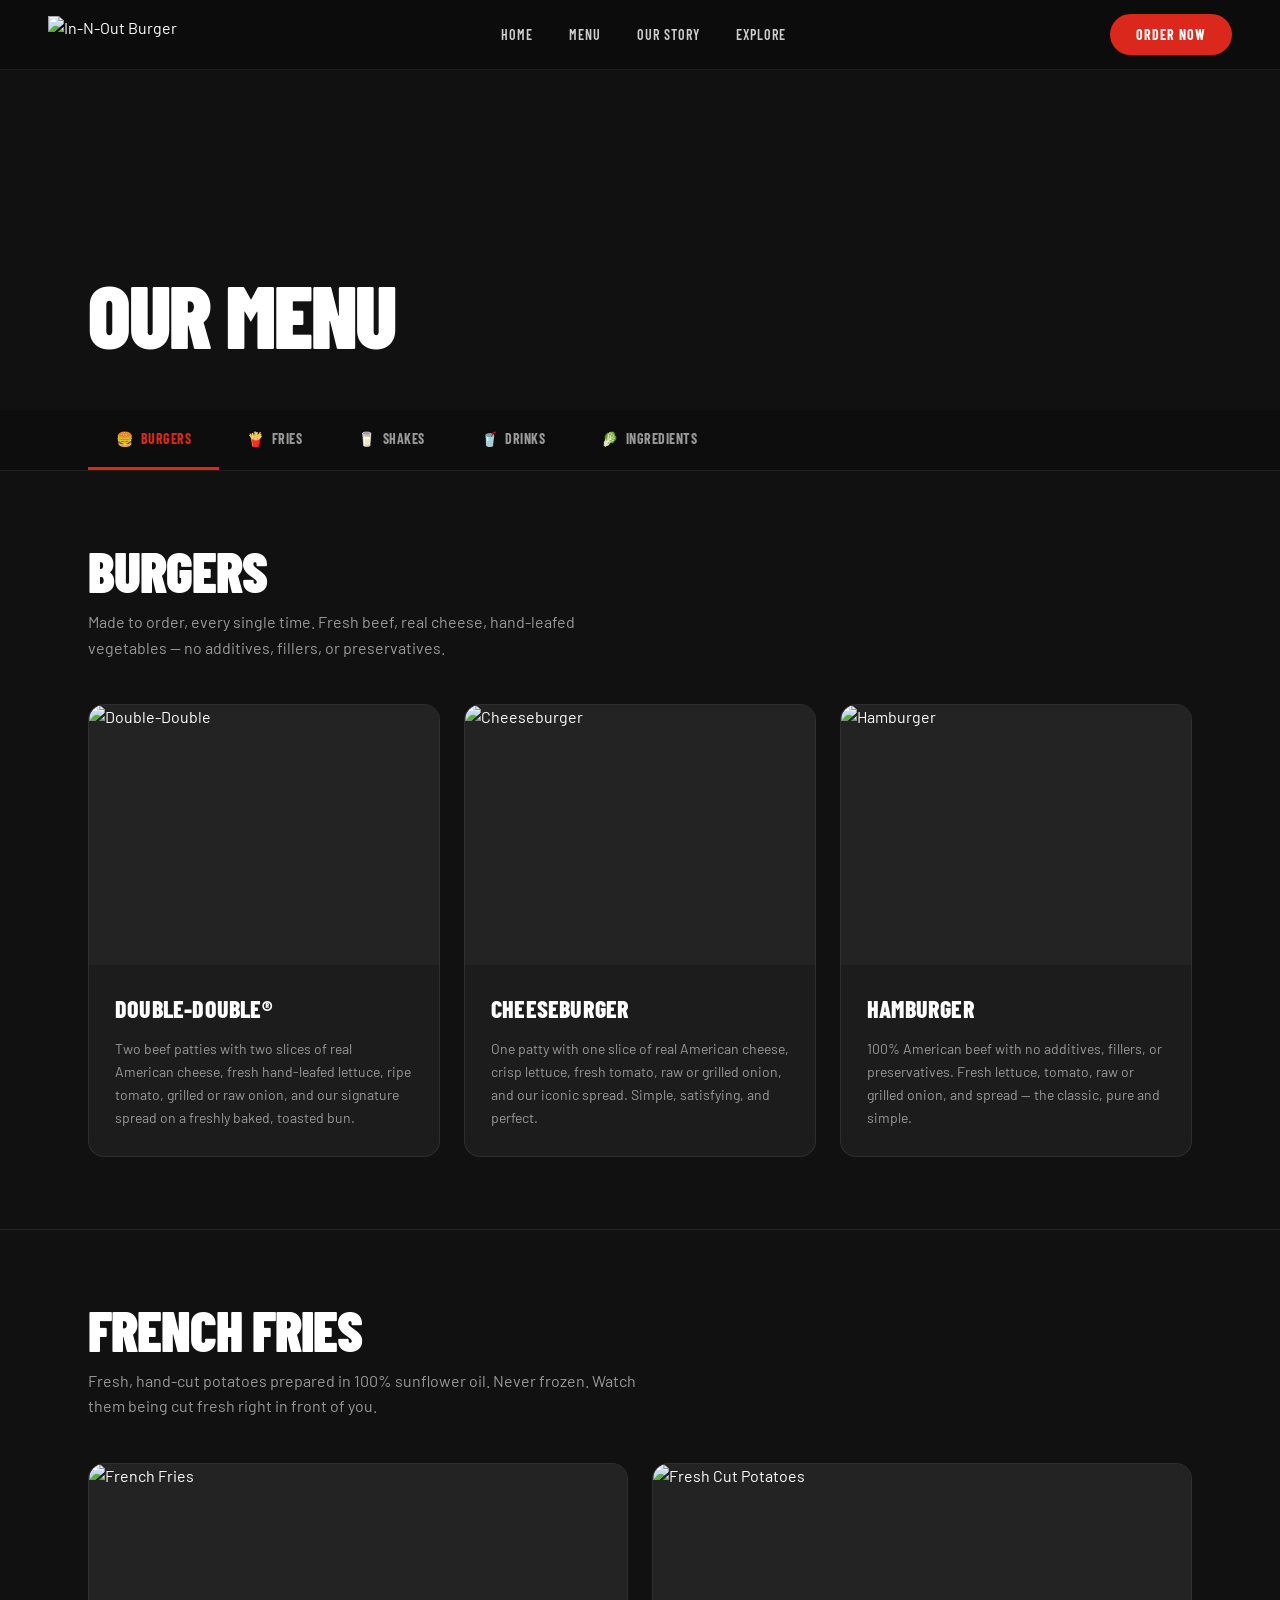
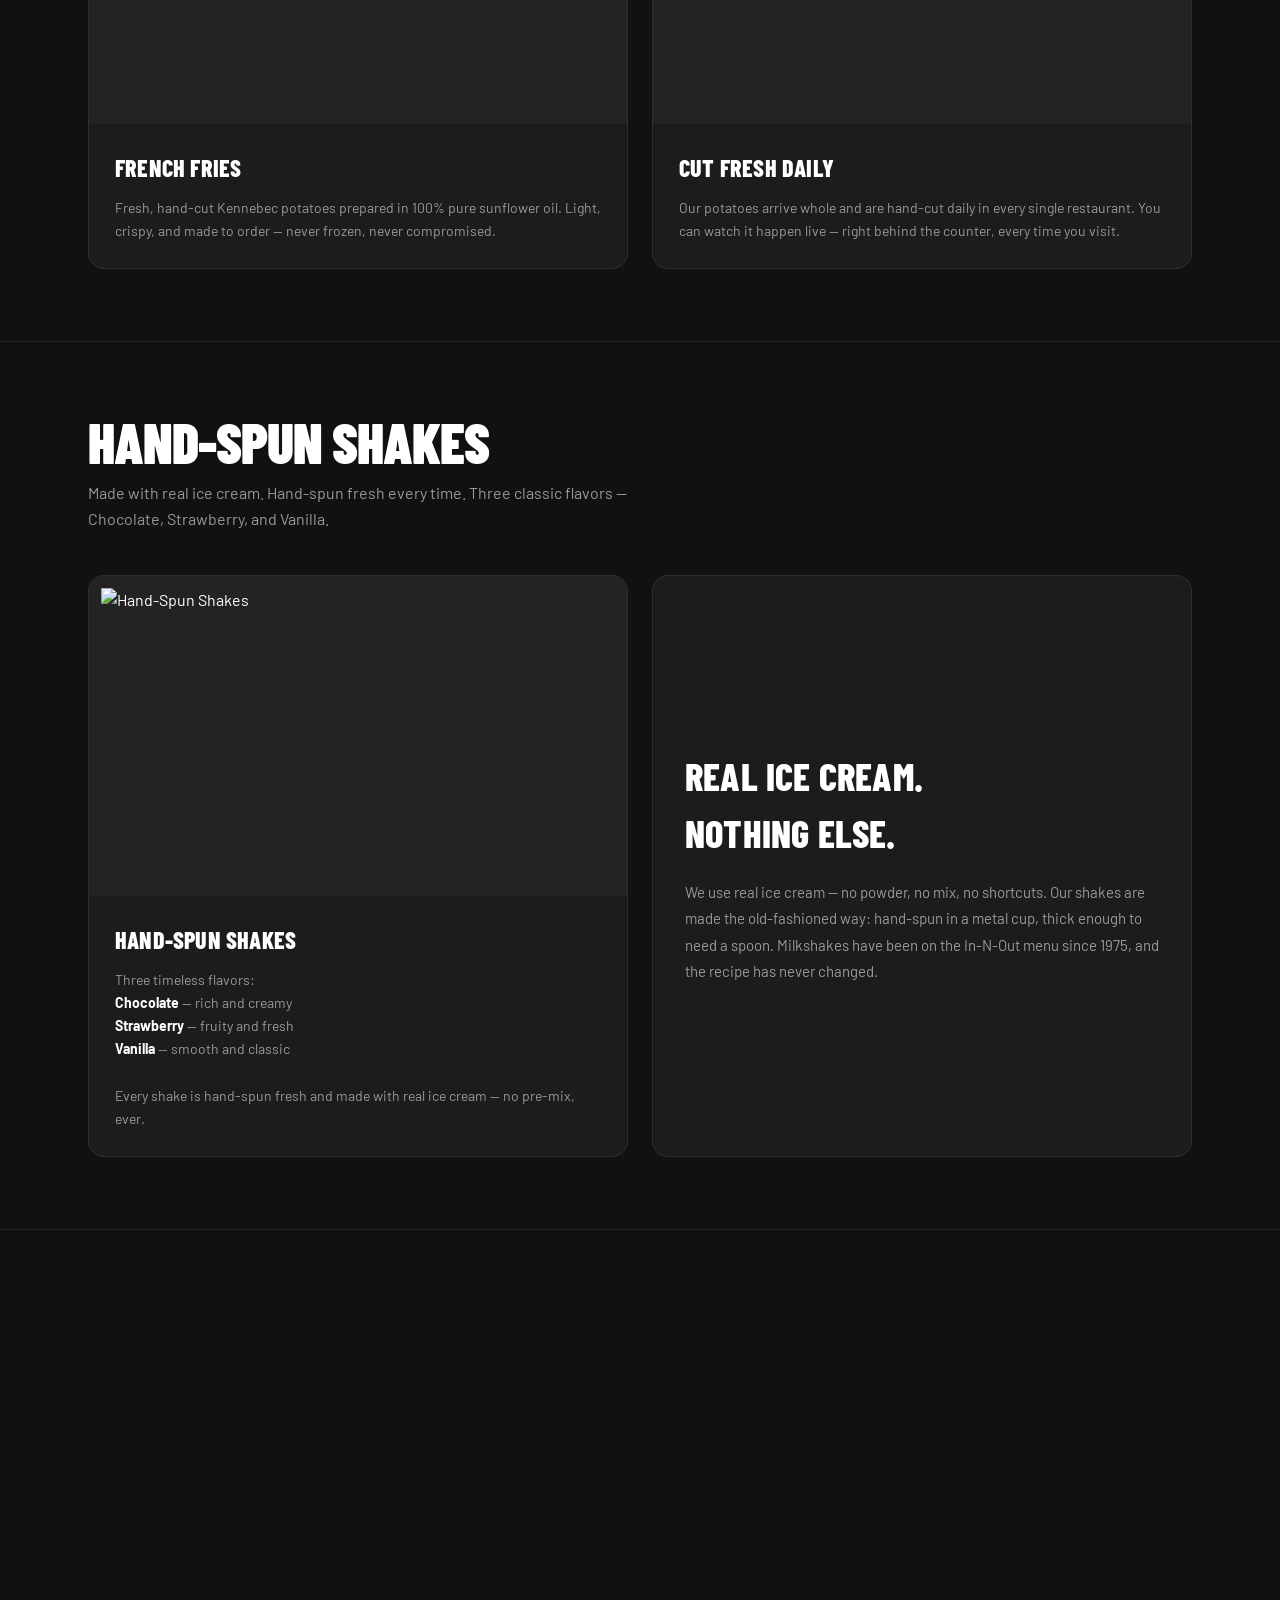
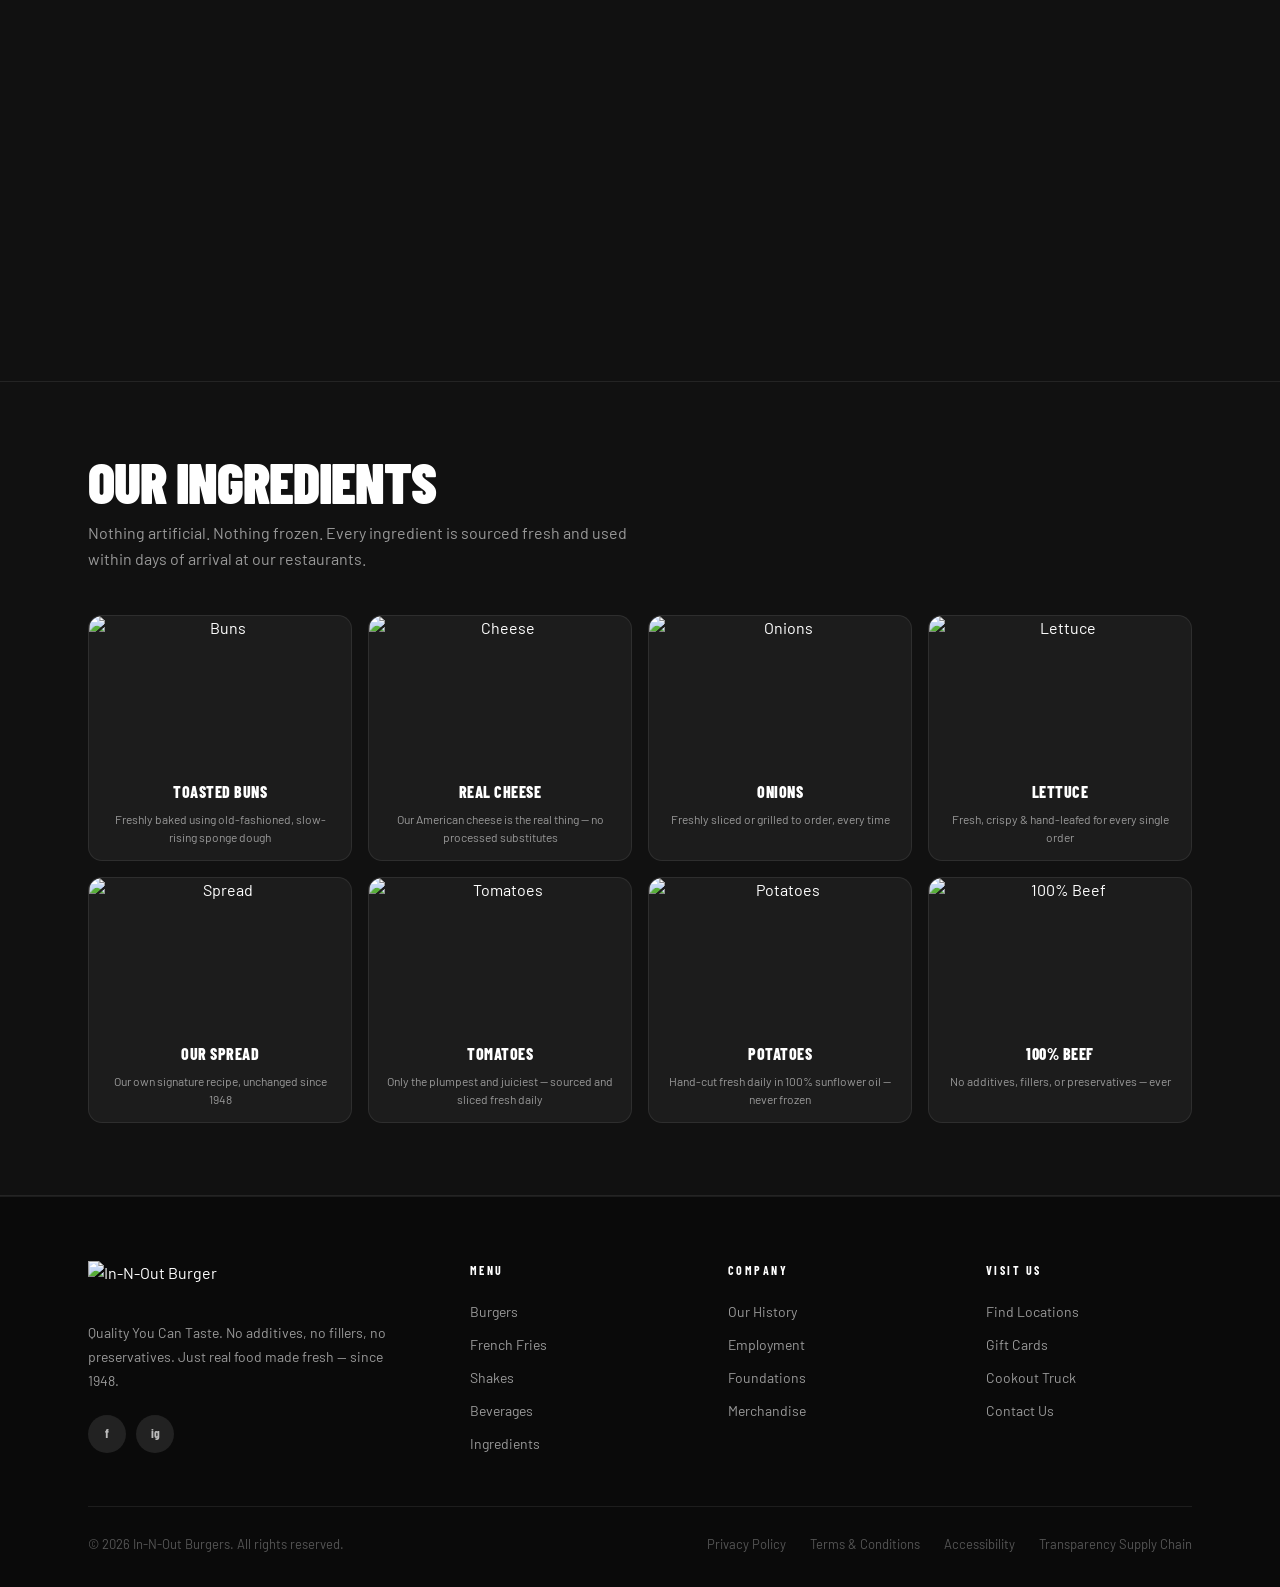
==== menu.html @ efbdae22 "Initial build: In-N-Out redesign with KFC India layout - index.html: hero, category strip, menu card" ====
<!DOCTYPE html>
<html lang="en">
<head>
  <meta charset="UTF-8">
  <meta name="viewport" content="width=device-width, initial-scale=1.0">
  <meta name="description" content="In-N-Out Burger Menu — Burgers, Fresh-Cut Fries, Hand-Spun Shakes, and Beverages made fresh daily.">
  <title>Menu | In-N-Out Burger</title>
  <link rel="preconnect" href="https://fonts.googleapis.com">
  <link rel="preconnect" href="https://fonts.gstatic.com" crossorigin>
  <link href="https://fonts.googleapis.com/css2?family=Barlow+Condensed:ital,wght@0,400;0,600;0,700;0,800;0,900;1,800&family=Barlow:wght@400;500;600&display=swap" rel="stylesheet">
  <link rel="stylesheet" href="css/style.css">
</head>
<body>

  <!-- ========== NAVBAR ========== -->
  <nav class="navbar scrolled" id="navbar">
    <a href="index.html" class="nav-logo">
      <img src="https://www.in-n-out.com/ResourcePackages/INNOUT/content/images/logo-2021.svg" alt="In-N-Out Burger">
    </a>
    <div class="nav-links">
      <a href="index.html">Home</a>
      <a href="menu.html">Menu</a>
      <a href="index.html#story">Our Story</a>
      <a href="index.html#more">Explore</a>
    </div>
    <div class="nav-right">
      <a href="#burgers" class="nav-cta">Order Now</a>
      <button class="nav-hamburger" id="hamburger" aria-label="Open menu">
        <span></span><span></span><span></span>
      </button>
    </div>
  </nav>

  <!-- ========== MOBILE MENU ========== -->
  <div class="mobile-menu" id="mobileMenu" aria-hidden="true">
    <a href="index.html">Home</a>
    <a href="menu.html">Menu</a>
    <a href="index.html#story">Our Story</a>
    <a href="index.html#more">Explore</a>
  </div>

  <!-- ========== MENU HEADER ========== -->
  <div class="menu-header">
    <div class="menu-header-bg"></div>
    <div class="menu-header-overlay"></div>
    <div class="menu-header-content">
      <h1 class="menu-header-title">Our Menu</h1>
    </div>
  </div>

  <!-- ========== STICKY CATEGORY NAV ========== -->
  <nav class="sticky-cat-nav" id="stickyCatNav">
    <div class="sticky-cat-nav-inner">
      <a href="#burgers" class="cat-item" data-target="burgers"><span>🍔&nbsp; Burgers</span></a>
      <a href="#fries" class="cat-item" data-target="fries"><span>🍟&nbsp; Fries</span></a>
      <a href="#shakes" class="cat-item" data-target="shakes"><span>🥛&nbsp; Shakes</span></a>
      <a href="#drinks" class="cat-item" data-target="drinks"><span>🥤&nbsp; Drinks</span></a>
      <a href="#ingredients" class="cat-item" data-target="ingredients"><span>🥬&nbsp; Ingredients</span></a>
    </div>
  </nav>

  <!-- ========== BURGERS ========== -->
  <section class="menu-section" id="burgers">
    <div class="menu-section-inner">
      <div class="menu-section-title fade-up">Burgers</div>
      <p class="menu-section-sub fade-up">Made to order, every single time. Fresh beef, real cheese, hand-leafed vegetables — no additives, fillers, or preservatives.</p>
      <div class="menu-cards-grid">
        <div class="menu-card fade-up">
          <div class="menu-card-img">
            <img
              src="https://www.in-n-out.com/Frontend-Assembly/Telerik.Sitefinity.Frontend/content/images/menu/ingredients/double-double.jpg"
              alt="Double-Double"
            >
          </div>
          <div class="menu-card-body">
            <div class="menu-card-title">Double-Double®</div>
            <div class="menu-card-desc">Two beef patties with two slices of real American cheese, fresh hand-leafed lettuce, ripe tomato, grilled or raw onion, and our signature spread on a freshly baked, toasted bun.</div>
          </div>
        </div>
        <div class="menu-card fade-up">
          <div class="menu-card-img">
            <img
              src="https://www.in-n-out.com/Frontend-Assembly/Telerik.Sitefinity.Frontend/content/images/menu/ingredients/cheeseburger.jpg"
              alt="Cheeseburger"
            >
          </div>
          <div class="menu-card-body">
            <div class="menu-card-title">Cheeseburger</div>
            <div class="menu-card-desc">One patty with one slice of real American cheese, crisp lettuce, fresh tomato, raw or grilled onion, and our iconic spread. Simple, satisfying, and perfect.</div>
          </div>
        </div>
        <div class="menu-card fade-up">
          <div class="menu-card-img">
            <img
              src="https://www.in-n-out.com/Frontend-Assembly/Telerik.Sitefinity.Frontend/content/images/menu/ingredients/hamburger.jpg"
              alt="Hamburger"
            >
          </div>
          <div class="menu-card-body">
            <div class="menu-card-title">Hamburger</div>
            <div class="menu-card-desc">100% American beef with no additives, fillers, or preservatives. Fresh lettuce, tomato, raw or grilled onion, and spread — the classic, pure and simple.</div>
          </div>
        </div>
      </div>
    </div>
  </section>

  <!-- ========== FRIES ========== -->
  <section class="menu-section" id="fries">
    <div class="menu-section-inner">
      <div class="menu-section-title fade-up">French Fries</div>
      <p class="menu-section-sub fade-up">Fresh, hand-cut potatoes prepared in 100% sunflower oil. Never frozen. Watch them being cut fresh right in front of you.</p>
      <div class="menu-cards-grid" style="grid-template-columns: repeat(2, 1fr);">
        <div class="menu-card fade-up">
          <div class="menu-card-img">
            <img
              src="https://www.in-n-out.com/Frontend-Assembly/Telerik.Sitefinity.Frontend/content/images/menu/fries/fries.jpg"
              alt="French Fries"
            >
          </div>
          <div class="menu-card-body">
            <div class="menu-card-title">French Fries</div>
            <div class="menu-card-desc">Fresh, hand-cut Kennebec potatoes prepared in 100% pure sunflower oil. Light, crispy, and made to order — never frozen, never compromised.</div>
          </div>
        </div>
        <div class="menu-card fade-up">
          <div class="menu-card-img">
            <img
              src="https://www.in-n-out.com/Frontend-Assembly/Telerik.Sitefinity.Frontend/content/images/menu/fries/associate.jpg"
              alt="Fresh Cut Potatoes"
            >
          </div>
          <div class="menu-card-body">
            <div class="menu-card-title">Cut Fresh Daily</div>
            <div class="menu-card-desc">Our potatoes arrive whole and are hand-cut daily in every single restaurant. You can watch it happen live — right behind the counter, every time you visit.</div>
          </div>
        </div>
      </div>
    </div>
  </section>

  <!-- ========== SHAKES ========== -->
  <section class="menu-section" id="shakes">
    <div class="menu-section-inner">
      <div class="menu-section-title fade-up">Hand-Spun Shakes</div>
      <p class="menu-section-sub fade-up">Made with real ice cream. Hand-spun fresh every time. Three classic flavors — Chocolate, Strawberry, and Vanilla.</p>
      <div class="menu-cards-grid" style="grid-template-columns:repeat(2,1fr);">
        <div class="menu-card fade-up">
          <div class="menu-card-img" style="height:320px;">
            <img
              src="https://www.in-n-out.com/Frontend-Assembly/Telerik.Sitefinity.Frontend/content/images/menu/drinks/shakes.png"
              alt="Hand-Spun Shakes"
              style="object-fit:contain;background:#232323;padding:12px;"
            >
          </div>
          <div class="menu-card-body">
            <div class="menu-card-title">Hand-Spun Shakes</div>
            <div class="menu-card-desc">
              Three timeless flavors:<br>
              <strong style="color:#fff;">Chocolate</strong> — rich and creamy<br>
              <strong style="color:#fff;">Strawberry</strong> — fruity and fresh<br>
              <strong style="color:#fff;">Vanilla</strong> — smooth and classic<br><br>
              Every shake is hand-spun fresh and made with real ice cream — no pre-mix, ever.
            </div>
          </div>
        </div>
        <div class="menu-card fade-up" style="display:flex;flex-direction:column;justify-content:center;">
          <div class="menu-card-body" style="padding:40px 32px;">
            <div class="menu-card-title" style="font-size:clamp(28px,3vw,42px);margin-bottom:16px;">Real Ice Cream.<br>Nothing Else.</div>
            <div class="menu-card-desc" style="font-size:15px;line-height:1.75;">
              We use real ice cream — no powder, no mix, no shortcuts. Our shakes are made the old-fashioned way: hand-spun in a metal cup, thick enough to need a spoon. Milkshakes have been on the In-N-Out menu since 1975, and the recipe has never changed.
            </div>
          </div>
        </div>
      </div>
    </div>
  </section>

  <!-- ========== DRINKS ========== -->
  <section class="menu-section" id="drinks">
    <div class="menu-section-inner">
      <div class="menu-section-title fade-up">Beverages</div>
      <p class="menu-section-sub fade-up">A full selection of soft drinks, specialty beverages, and more to go with your meal.</p>
      <div class="menu-cards-grid" style="grid-template-columns:repeat(2,1fr);">
        <div class="menu-card fade-up">
          <div class="menu-card-img" style="height:300px;">
            <img
              src="https://www.in-n-out.com/Frontend-Assembly/Telerik.Sitefinity.Frontend/content/images/menu/drinks/cups.png"
              alt="Beverages"
              style="object-fit:contain;background:#232323;padding:12px;"
            >
          </div>
          <div class="menu-card-body">
            <div class="menu-card-title">Soft Drinks</div>
            <div class="menu-card-desc">Coca-Cola, Diet Coke, Cherry Coke, 7UP, Dr. Pepper, Root Beer, Pink Lemonade, and Iced Tea — available in multiple sizes.</div>
          </div>
        </div>
        <div class="menu-card fade-up">
          <div class="menu-card-body" style="padding:36px 32px;display:flex;flex-direction:column;justify-content:center;min-height:300px;">
            <div class="menu-card-title" style="margin-bottom:20px;">Hot &amp; Cold Drinks</div>
            <div class="menu-card-desc" style="font-size:14px;line-height:2;">
              ☕ &nbsp;<strong style="color:#fff;">Coffee</strong><br>
              🍫 &nbsp;<strong style="color:#fff;">Hot Cocoa</strong><br>
              🥛 &nbsp;<strong style="color:#fff;">Milk</strong><br>
              🍋 &nbsp;<strong style="color:#fff;">Pink Lemonade</strong><br>
              🧊 &nbsp;<strong style="color:#fff;">Iced Tea</strong>
            </div>
          </div>
        </div>
      </div>
    </div>
  </section>

  <!-- ========== INGREDIENTS ========== -->
  <section class="menu-section" id="ingredients">
    <div class="menu-section-inner">
      <div class="menu-section-title fade-up">Our Ingredients</div>
      <p class="menu-section-sub fade-up">Nothing artificial. Nothing frozen. Every ingredient is sourced fresh and used within days of arrival at our restaurants.</p>
      <div class="ingredients-grid">
        <div class="ingredient-card fade-up">
          <img src="https://www.in-n-out.com/Frontend-Assembly/Telerik.Sitefinity.Frontend/content/images/menu/ingredients/buns.jpg" alt="Buns" loading="lazy">
          <div class="ingredient-card-name">Toasted Buns</div>
          <div class="ingredient-card-desc">Freshly baked using old-fashioned, slow-rising sponge dough</div>
        </div>
        <div class="ingredient-card fade-up">
          <img src="https://www.in-n-out.com/Frontend-Assembly/Telerik.Sitefinity.Frontend/content/images/menu/ingredients/cheese.jpg" alt="Cheese" loading="lazy">
          <div class="ingredient-card-name">Real Cheese</div>
          <div class="ingredient-card-desc">Our American cheese is the real thing — no processed substitutes</div>
        </div>
        <div class="ingredient-card fade-up">
          <img src="https://www.in-n-out.com/Frontend-Assembly/Telerik.Sitefinity.Frontend/content/images/menu/ingredients/onions.jpg" alt="Onions" loading="lazy">
          <div class="ingredient-card-name">Onions</div>
          <div class="ingredient-card-desc">Freshly sliced or grilled to order, every time</div>
        </div>
        <div class="ingredient-card fade-up">
          <img src="https://www.in-n-out.com/Frontend-Assembly/Telerik.Sitefinity.Frontend/content/images/menu/ingredients/lettuce.jpg" alt="Lettuce" loading="lazy">
          <div class="ingredient-card-name">Lettuce</div>
          <div class="ingredient-card-desc">Fresh, crispy &amp; hand-leafed for every single order</div>
        </div>
        <div class="ingredient-card fade-up">
          <img src="https://www.in-n-out.com/Frontend-Assembly/Telerik.Sitefinity.Frontend/content/images/menu/ingredients/spread.jpg" alt="Spread" loading="lazy">
          <div class="ingredient-card-name">Our Spread</div>
          <div class="ingredient-card-desc">Our own signature recipe, unchanged since 1948</div>
        </div>
        <div class="ingredient-card fade-up">
          <img src="https://www.in-n-out.com/Frontend-Assembly/Telerik.Sitefinity.Frontend/content/images/menu/ingredients/tomatoes.jpg" alt="Tomatoes" loading="lazy">
          <div class="ingredient-card-name">Tomatoes</div>
          <div class="ingredient-card-desc">Only the plumpest and juiciest — sourced and sliced fresh daily</div>
        </div>
        <div class="ingredient-card fade-up">
          <img src="https://www.in-n-out.com/Frontend-Assembly/Telerik.Sitefinity.Frontend/content/images/menu/fries/potatoes.jpg" alt="Potatoes" loading="lazy">
          <div class="ingredient-card-name">Potatoes</div>
          <div class="ingredient-card-desc">Hand-cut fresh daily in 100% sunflower oil — never frozen</div>
        </div>
        <div class="ingredient-card fade-up">
          <img src="https://www.in-n-out.com/Frontend-Assembly/Telerik.Sitefinity.Frontend/content/images/menu/ingredients/double-double.jpg" alt="100% Beef" loading="lazy">
          <div class="ingredient-card-name">100% Beef</div>
          <div class="ingredient-card-desc">No additives, fillers, or preservatives — ever</div>
        </div>
      </div>
    </div>
  </section>

  <!-- ========== FOOTER ========== -->
  <footer>
    <div class="footer-inner">
      <div class="footer-top">
        <div>
          <div class="footer-logo">
            <img src="https://www.in-n-out.com/ResourcePackages/INNOUT/content/images/logo-2021.svg" alt="In-N-Out Burger">
          </div>
          <div class="footer-tagline">Quality You Can Taste. No additives, no fillers, no preservatives. Just real food made fresh — since 1948.</div>
          <div class="footer-social">
            <a href="https://www.facebook.com/innout" class="social-btn" target="_blank" rel="noopener">f</a>
            <a href="https://www.instagram.com/innout" class="social-btn" target="_blank" rel="noopener">ig</a>
          </div>
        </div>
        <div>
          <div class="footer-col-title">Menu</div>
          <div class="footer-col-links">
            <a href="#burgers">Burgers</a>
            <a href="#fries">French Fries</a>
            <a href="#shakes">Shakes</a>
            <a href="#drinks">Beverages</a>
            <a href="#ingredients">Ingredients</a>
          </div>
        </div>
        <div>
          <div class="footer-col-title">Company</div>
          <div class="footer-col-links">
            <a href="index.html#story">Our History</a>
            <a href="#">Employment</a>
            <a href="#">Foundations</a>
            <a href="#">Merchandise</a>
          </div>
        </div>
        <div>
          <div class="footer-col-title">Visit Us</div>
          <div class="footer-col-links">
            <a href="#">Find Locations</a>
            <a href="#">Gift Cards</a>
            <a href="#">Cookout Truck</a>
            <a href="#">Contact Us</a>
          </div>
        </div>
      </div>
      <div class="footer-bottom">
        <div class="footer-copy">© 2026 In-N-Out Burgers. All rights reserved.</div>
        <div class="footer-legal">
          <a href="#">Privacy Policy</a>
          <a href="#">Terms &amp; Conditions</a>
          <a href="#">Accessibility</a>
          <a href="#">Transparency Supply Chain</a>
        </div>
      </div>
    </div>
  </footer>

  <script src="js/main.js"></script>
</body>
</html>
---- css/style.css ----
/* ===== CSS VARIABLES ===== */
:root {
  --red: #DA291C;
  --red-dark: #b01f14;
  --red-light: #f03526;
  --yellow: #F5A800;
  --white: #ffffff;
  --black: #000000;
  --bg: #111111;
  --bg-card: #1c1c1c;
  --bg-card-hover: #242424;
  --text-primary: #ffffff;
  --text-secondary: #999999;
  --border: rgba(255, 255, 255, 0.08);
  --nav-height: 70px;
  --font-main: 'Barlow Condensed', 'Barlow', sans-serif;
  --font-body: 'Barlow', sans-serif;
  --transition: 0.25s cubic-bezier(0.4, 0, 0.2, 1);
  --radius: 16px;
  --shadow: 0 8px 32px rgba(0, 0, 0, 0.4);
}

/* ===== RESET & BASE ===== */
*, *::before, *::after {
  box-sizing: border-box;
  margin: 0;
  padding: 0;
}
html { scroll-behavior: smooth; }
body {
  font-family: var(--font-body);
  background: var(--bg);
  color: var(--text-primary);
  line-height: 1.5;
  overflow-x: hidden;
}
img { display: block; max-width: 100%; }
a { text-decoration: none; color: inherit; }

/* ===== NAVBAR ===== */
.navbar {
  position: fixed;
  top: 0; left: 0; right: 0;
  height: var(--nav-height);
  z-index: 1000;
  background: rgba(13, 13, 13, 0.92);
  backdrop-filter: blur(14px);
  -webkit-backdrop-filter: blur(14px);
  border-bottom: 1px solid var(--border);
  display: flex;
  align-items: center;
  justify-content: space-between;
  padding: 0 48px;
  transition: background var(--transition);
}
.navbar.scrolled { background: #0d0d0d; }
.nav-logo img { height: 38px; width: auto; }
.nav-links {
  display: flex;
  gap: 36px;
  align-items: center;
}
.nav-links a {
  font-family: var(--font-main);
  font-weight: 600;
  font-size: 14px;
  letter-spacing: 1px;
  text-transform: uppercase;
  color: rgba(255, 255, 255, 0.8);
  transition: color var(--transition);
}
.nav-links a:hover { color: var(--red); }
.nav-right {
  display: flex;
  align-items: center;
  gap: 20px;
}
.nav-cta {
  background: var(--red);
  color: white;
  padding: 10px 26px;
  border-radius: 50px;
  font-family: var(--font-main);
  font-weight: 700;
  font-size: 14px;
  letter-spacing: 1px;
  text-transform: uppercase;
  transition: background var(--transition), transform var(--transition), box-shadow var(--transition);
  white-space: nowrap;
}
.nav-cta:hover {
  background: var(--red-dark);
  transform: translateY(-1px);
  box-shadow: 0 6px 20px rgba(218, 41, 28, 0.35);
}
.nav-hamburger {
  display: none;
  flex-direction: column;
  gap: 5px;
  cursor: pointer;
  padding: 4px;
  background: none;
  border: none;
}
.nav-hamburger span {
  display: block;
  width: 24px;
  height: 2px;
  background: white;
  border-radius: 2px;
  transition: transform var(--transition), opacity var(--transition);
}

/* ===== MOBILE MENU ===== */
.mobile-menu {
  position: fixed;
  top: var(--nav-height);
  left: 0; right: 0;
  background: #0d0d0d;
  z-index: 999;
  padding: 28px 32px;
  flex-direction: column;
  gap: 4px;
  border-bottom: 1px solid var(--border);
  transform: translateY(-8px);
  opacity: 0;
  pointer-events: none;
  transition: transform 0.28s ease, opacity 0.28s ease;
  display: flex;
}
.mobile-menu.open {
  transform: translateY(0);
  opacity: 1;
  pointer-events: all;
}
.mobile-menu a {
  font-family: var(--font-main);
  font-weight: 600;
  font-size: 20px;
  letter-spacing: 0.5px;
  text-transform: uppercase;
  color: rgba(255, 255, 255, 0.85);
  padding: 12px 0;
  border-bottom: 1px solid var(--border);
  transition: color var(--transition);
}
.mobile-menu a:hover { color: var(--red); }
.mobile-menu a:last-child { border-bottom: none; margin-top: 12px; }

/* ===== HERO ===== */
.hero {
  height: 100vh;
  min-height: 640px;
  position: relative;
  display: flex;
  align-items: center;
  overflow: hidden;
}
.hero-bg {
  position: absolute;
  inset: 0;
  background-image: url('https://www.in-n-out.com/Frontend-Assembly/Telerik.Sitefinity.Frontend/content/images/homepage/double-double.webp');
  background-size: cover;
  background-position: center 30%;
  transform: scale(1.06);
  transition: transform 9s ease;
}
.hero.loaded .hero-bg { transform: scale(1); }
.hero-overlay {
  position: absolute;
  inset: 0;
  background: linear-gradient(120deg, rgba(0,0,0,0.82) 0%, rgba(0,0,0,0.45) 55%, rgba(0,0,0,0.1) 100%);
}
.hero-content {
  position: relative;
  z-index: 2;
  width: 100%;
  max-width: 1200px;
  margin: 0 auto;
  padding: 0 48px;
  padding-top: var(--nav-height);
}
.hero-badge {
  display: inline-flex;
  align-items: center;
  gap: 8px;
  background: var(--red);
  color: white;
  font-family: var(--font-main);
  font-size: 12px;
  font-weight: 700;
  letter-spacing: 2.5px;
  text-transform: uppercase;
  padding: 7px 18px;
  border-radius: 50px;
  margin-bottom: 24px;
}
.hero-title {
  font-family: var(--font-main);
  font-size: clamp(64px, 9vw, 112px);
  font-weight: 900;
  line-height: 0.92;
  letter-spacing: -2px;
  text-transform: uppercase;
  color: white;
  margin-bottom: 24px;
}
.hero-title span { color: var(--red); }
.hero-subtitle {
  font-size: 17px;
  color: rgba(255, 255, 255, 0.75);
  max-width: 440px;
  margin-bottom: 40px;
  line-height: 1.7;
  font-weight: 400;
}
.hero-actions {
  display: flex;
  gap: 16px;
  align-items: center;
  flex-wrap: wrap;
}
.btn-primary {
  background: var(--red);
  color: white;
  padding: 16px 38px;
  border-radius: 50px;
  font-family: var(--font-main);
  font-weight: 700;
  font-size: 16px;
  letter-spacing: 1px;
  text-transform: uppercase;
  display: inline-flex;
  align-items: center;
  gap: 8px;
  transition: background var(--transition), transform var(--transition), box-shadow var(--transition);
}
.btn-primary:hover {
  background: var(--red-dark);
  transform: translateY(-2px);
  box-shadow: 0 10px 28px rgba(218, 41, 28, 0.45);
}
.btn-secondary {
  background: transparent;
  color: white;
  padding: 14px 34px;
  border-radius: 50px;
  border: 2px solid rgba(255, 255, 255, 0.45);
  font-family: var(--font-main);
  font-weight: 700;
  font-size: 16px;
  letter-spacing: 1px;
  text-transform: uppercase;
  transition: border-color var(--transition), background var(--transition);
}
.btn-secondary:hover {
  border-color: white;
  background: rgba(255, 255, 255, 0.1);
}
.hero-scroll-indicator {
  position: absolute;
  bottom: 36px;
  left: 50%;
  transform: translateX(-50%);
  display: flex;
  flex-direction: column;
  align-items: center;
  gap: 6px;
  color: rgba(255, 255, 255, 0.5);
  font-family: var(--font-main);
  font-size: 11px;
  letter-spacing: 3px;
  text-transform: uppercase;
  animation: scrollBounce 2.2s ease-in-out infinite;
}
.hero-scroll-indicator::after {
  content: '';
  width: 1px;
  height: 44px;
  background: linear-gradient(to bottom, rgba(255, 255, 255, 0.5), transparent);
}

/* ===== CATEGORY STRIP ===== */
.category-strip {
  background: #0d0d0d;
  border-bottom: 1px solid var(--border);
  overflow-x: auto;
  scrollbar-width: none;
  position: sticky;
  top: var(--nav-height);
  z-index: 900;
}
.category-strip::-webkit-scrollbar { display: none; }
.category-strip-inner {
  display: flex;
  align-items: stretch;
  min-width: max-content;
  max-width: 1200px;
  margin: 0 auto;
  padding: 0 48px;
}
.cat-item {
  display: flex;
  flex-direction: row;
  align-items: center;
  justify-content: center;
  gap: 8px;
  padding: 18px 28px;
  cursor: pointer;
  border-bottom: 3px solid transparent;
  transition: color var(--transition), border-color var(--transition);
  white-space: nowrap;
  color: var(--text-secondary);
}
.cat-item:hover {
  color: var(--white);
  border-bottom-color: rgba(218, 41, 28, 0.4);
}
.cat-item.active {
  color: var(--red);
  border-bottom-color: var(--red);
}
.cat-item span {
  font-family: var(--font-main);
  font-weight: 700;
  font-size: 14px;
  letter-spacing: 0.5px;
  text-transform: uppercase;
}

/* ===== SECTIONS ===== */
.section { padding: 88px 0; }
.section-inner {
  max-width: 1200px;
  margin: 0 auto;
  padding: 0 48px;
}
.section-header { margin-bottom: 52px; }
.section-tag {
  display: block;
  font-family: var(--font-main);
  font-size: 12px;
  font-weight: 700;
  letter-spacing: 3px;
  text-transform: uppercase;
  color: var(--red);
  margin-bottom: 12px;
}
.section-title {
  font-family: var(--font-main);
  font-size: clamp(40px, 5.5vw, 68px);
  font-weight: 900;
  line-height: 1;
  letter-spacing: -1px;
  text-transform: uppercase;
  color: var(--white);
}
.section-title span { color: var(--red); }

/* ===== CARDS GRID ===== */
.cards-grid {
  display: grid;
  grid-template-columns: repeat(4, 1fr);
  gap: 20px;
}
.cards-grid.three-col { grid-template-columns: repeat(3, 1fr); }

.card {
  background: var(--bg-card);
  border-radius: var(--radius);
  overflow: hidden;
  transition: transform var(--transition), box-shadow var(--transition);
  cursor: pointer;
  border: 1px solid var(--border);
}
.card:hover {
  transform: translateY(-5px);
  box-shadow: 0 20px 48px rgba(0, 0, 0, 0.55);
}
.card:hover .card-img img { transform: scale(1.07); }
.card-img {
  height: 200px;
  overflow: hidden;
  background: #222;
}
.card-img img {
  width: 100%;
  height: 100%;
  object-fit: cover;
  transition: transform 0.45s ease;
}
.card-body { padding: 22px; }
.card-title {
  font-family: var(--font-main);
  font-size: 22px;
  font-weight: 800;
  text-transform: uppercase;
  letter-spacing: 0.3px;
  margin-bottom: 8px;
  color: var(--white);
}
.card-desc {
  font-size: 14px;
  color: var(--text-secondary);
  line-height: 1.6;
  margin-bottom: 18px;
}
.card-action { display: flex; align-items: center; }
.card-btn {
  background: var(--red);
  color: white;
  padding: 9px 22px;
  border-radius: 50px;
  font-family: var(--font-main);
  font-weight: 700;
  font-size: 13px;
  letter-spacing: 0.5px;
  text-transform: uppercase;
  border: none;
  cursor: pointer;
  transition: background var(--transition), transform var(--transition);
  display: inline-block;
}
.card-btn:hover { background: var(--red-dark); transform: scale(1.04); }

/* ===== PROMO BANNER ===== */
.promo-wrap {
  max-width: 1200px;
  margin: 0 auto;
  padding: 0 48px;
}
.promo-banner {
  position: relative;
  height: 420px;
  overflow: hidden;
  border-radius: 24px;
}
.promo-banner img {
  width: 100%;
  height: 100%;
  object-fit: cover;
  object-position: center 40%;
  transition: transform 0.45s ease;
}
.promo-banner:hover img { transform: scale(1.03); }
.promo-overlay {
  position: absolute;
  inset: 0;
  background: linear-gradient(90deg, rgba(0,0,0,0.82) 0%, rgba(0,0,0,0.3) 55%, transparent 100%);
  display: flex;
  align-items: center;
  padding: 64px;
}
.promo-content { max-width: 500px; }
.promo-tag {
  font-family: var(--font-main);
  font-size: 12px;
  font-weight: 700;
  letter-spacing: 3px;
  text-transform: uppercase;
  color: var(--yellow);
  margin-bottom: 12px;
}
.promo-title {
  font-family: var(--font-main);
  font-size: clamp(36px, 4.5vw, 58px);
  font-weight: 900;
  text-transform: uppercase;
  line-height: 1;
  color: white;
  margin-bottom: 14px;
  letter-spacing: -0.5px;
}
.promo-sub {
  font-size: 16px;
  color: rgba(255, 255, 255, 0.72);
  margin-bottom: 28px;
  line-height: 1.6;
}

/* ===== QUALITY GRID ===== */
.quality-grid {
  display: grid;
  grid-template-columns: repeat(3, 1fr);
  gap: 20px;
}
.quality-card {
  background: var(--bg-card);
  border-radius: var(--radius);
  overflow: hidden;
  border: 1px solid var(--border);
  transition: transform var(--transition), box-shadow var(--transition);
}
.quality-card:hover {
  transform: translateY(-4px);
  box-shadow: var(--shadow);
}
.quality-card:hover .quality-card-img img { transform: scale(1.06); }
.quality-card-img {
  height: 200px;
  overflow: hidden;
}
.quality-card-img img {
  width: 100%;
  height: 100%;
  object-fit: cover;
  transition: transform 0.45s ease;
}
.quality-card-body { padding: 24px; }
.quality-card-title {
  font-family: var(--font-main);
  font-size: 20px;
  font-weight: 800;
  text-transform: uppercase;
  letter-spacing: 0.3px;
  margin-bottom: 8px;
  color: var(--white);
}
.quality-card-text {
  font-size: 14px;
  color: var(--text-secondary);
  line-height: 1.6;
}

/* ===== HISTORY STRIP ===== */
.history-strip {
  background: var(--red);
  padding: 72px 0;
}
.history-strip-inner {
  max-width: 1200px;
  margin: 0 auto;
  padding: 0 48px;
  display: grid;
  grid-template-columns: auto 1fr;
  gap: 64px;
  align-items: center;
}
.history-year {
  font-family: var(--font-main);
  font-size: clamp(80px, 12vw, 160px);
  font-weight: 900;
  line-height: 1;
  color: rgba(255, 255, 255, 0.15);
  user-select: none;
}
.history-title {
  font-family: var(--font-main);
  font-size: clamp(30px, 4vw, 52px);
  font-weight: 900;
  text-transform: uppercase;
  line-height: 1.05;
  color: white;
  margin-bottom: 16px;
  letter-spacing: -0.5px;
}
.history-text {
  font-size: 16px;
  color: rgba(255, 255, 255, 0.82);
  line-height: 1.75;
  margin-bottom: 28px;
  max-width: 580px;
}
.btn-white {
  background: white;
  color: var(--red);
  padding: 14px 34px;
  border-radius: 50px;
  font-family: var(--font-main);
  font-weight: 800;
  font-size: 15px;
  letter-spacing: 0.5px;
  text-transform: uppercase;
  display: inline-block;
  transition: background var(--transition), transform var(--transition);
}
.btn-white:hover {
  background: rgba(255, 255, 255, 0.9);
  transform: translateY(-2px);
}

/* ===== TILES GRID ===== */
.tiles-grid {
  display: grid;
  grid-template-columns: 1fr 1fr;
  grid-template-rows: 240px 240px;
  gap: 20px;
}
.tiles-grid .tile:first-child { grid-row: span 2; }
.tile {
  position: relative;
  border-radius: var(--radius);
  overflow: hidden;
  cursor: pointer;
  background: #222;
}
.tile-img {
  width: 100%;
  height: 100%;
  object-fit: cover;
  transition: transform 0.45s ease;
  display: block;
}
.tile:hover .tile-img { transform: scale(1.05); }
.tile-overlay {
  position: absolute;
  inset: 0;
  background: linear-gradient(to top, rgba(0,0,0,0.75) 0%, transparent 60%);
  display: flex;
  align-items: flex-end;
  padding: 24px;
  opacity: 0;
  transition: opacity var(--transition);
}
.tile:hover .tile-overlay { opacity: 1; }
.tile-label {
  font-family: var(--font-main);
  font-size: 22px;
  font-weight: 800;
  text-transform: uppercase;
  color: white;
  letter-spacing: 0.3px;
}

/* ===== FOOTER ===== */
footer {
  background: #0a0a0a;
  border-top: 1px solid var(--border);
  padding: 64px 0 32px;
}
.footer-inner {
  max-width: 1200px;
  margin: 0 auto;
  padding: 0 48px;
}
.footer-top {
  display: grid;
  grid-template-columns: 1.6fr 1fr 1fr 1fr;
  gap: 52px;
  padding-bottom: 52px;
  border-bottom: 1px solid var(--border);
}
.footer-logo img {
  height: 42px;
  margin-bottom: 18px;
}
.footer-tagline {
  font-size: 14px;
  color: var(--text-secondary);
  line-height: 1.7;
  max-width: 300px;
}
.footer-social {
  display: flex;
  gap: 10px;
  margin-top: 22px;
}
.social-btn {
  width: 38px;
  height: 38px;
  background: #222;
  border-radius: 50%;
  display: flex;
  align-items: center;
  justify-content: center;
  font-family: var(--font-main);
  font-size: 13px;
  font-weight: 700;
  color: rgba(255,255,255,0.7);
  transition: background var(--transition), color var(--transition);
}
.social-btn:hover { background: var(--red); color: white; }
.footer-col-title {
  font-family: var(--font-main);
  font-size: 12px;
  font-weight: 700;
  letter-spacing: 2.5px;
  text-transform: uppercase;
  color: var(--white);
  margin-bottom: 22px;
}
.footer-col-links {
  display: flex;
  flex-direction: column;
  gap: 12px;
}
.footer-col-links a {
  font-size: 14px;
  color: var(--text-secondary);
  transition: color var(--transition);
}
.footer-col-links a:hover { color: var(--red); }
.footer-bottom {
  padding-top: 28px;
  display: flex;
  justify-content: space-between;
  align-items: center;
  flex-wrap: wrap;
  gap: 12px;
}
.footer-copy {
  font-size: 13px;
  color: #555;
}
.footer-legal {
  display: flex;
  gap: 24px;
  flex-wrap: wrap;
}
.footer-legal a {
  font-size: 13px;
  color: #555;
  transition: color var(--transition);
}
.footer-legal a:hover { color: var(--white); }

/* ===== MENU PAGE ===== */
.menu-header {
  height: 340px;
  position: relative;
  display: flex;
  align-items: flex-end;
  padding-bottom: 52px;
  overflow: hidden;
  margin-top: var(--nav-height);
}
.menu-header-bg {
  position: absolute;
  inset: 0;
  background-image: url('https://www.in-n-out.com/Frontend-Assembly/Telerik.Sitefinity.Frontend/content/images/menu/bg@2x.jpg');
  background-size: cover;
  background-position: center;
}
.menu-header-overlay {
  position: absolute;
  inset: 0;
  background: linear-gradient(to top, rgba(17, 17, 17, 1) 0%, rgba(17, 17, 17, 0.55) 40%, rgba(17, 17, 17, 0.2) 100%);
}
.menu-header-content {
  position: relative;
  z-index: 2;
  max-width: 1200px;
  margin: 0 auto;
  padding: 0 48px;
  width: 100%;
}
.menu-header-title {
  font-family: var(--font-main);
  font-size: clamp(52px, 8vw, 88px);
  font-weight: 900;
  text-transform: uppercase;
  letter-spacing: -2px;
  color: white;
  line-height: 1;
}

/* ===== STICKY CATEGORY NAV (menu page) ===== */
.sticky-cat-nav {
  position: sticky;
  top: var(--nav-height);
  z-index: 900;
  background: #0d0d0d;
  border-bottom: 1px solid var(--border);
  overflow-x: auto;
  scrollbar-width: none;
}
.sticky-cat-nav::-webkit-scrollbar { display: none; }
.sticky-cat-nav-inner {
  display: flex;
  min-width: max-content;
  max-width: 1200px;
  margin: 0 auto;
  padding: 0 48px;
}

/* ===== MENU SECTIONS ===== */
.menu-section {
  padding: 72px 0;
  border-bottom: 1px solid var(--border);
}
.menu-section:last-child { border-bottom: none; }
.menu-section-inner {
  max-width: 1200px;
  margin: 0 auto;
  padding: 0 48px;
}
.menu-section-title {
  font-family: var(--font-main);
  font-size: clamp(36px, 5vw, 56px);
  font-weight: 900;
  text-transform: uppercase;
  color: var(--white);
  letter-spacing: -1px;
  line-height: 1;
  margin-bottom: 10px;
}
.menu-section-sub {
  font-size: 16px;
  color: var(--text-secondary);
  margin-bottom: 44px;
  line-height: 1.6;
  max-width: 560px;
}
.menu-cards-grid {
  display: grid;
  grid-template-columns: repeat(3, 1fr);
  gap: 24px;
}
.menu-card {
  background: var(--bg-card);
  border-radius: var(--radius);
  overflow: hidden;
  border: 1px solid var(--border);
  transition: transform var(--transition), box-shadow var(--transition);
}
.menu-card:hover {
  transform: translateY(-5px);
  box-shadow: 0 20px 48px rgba(0, 0, 0, 0.55);
}
.menu-card:hover .menu-card-img img { transform: scale(1.06); }
.menu-card-img {
  height: 260px;
  overflow: hidden;
  background: #232323;
}
.menu-card-img img {
  width: 100%;
  height: 100%;
  object-fit: cover;
  transition: transform 0.45s ease;
}
.menu-card-body { padding: 26px; }
.menu-card-title {
  font-family: var(--font-main);
  font-size: 24px;
  font-weight: 800;
  text-transform: uppercase;
  color: white;
  margin-bottom: 10px;
  letter-spacing: 0.2px;
}
.menu-card-desc {
  font-size: 14px;
  color: var(--text-secondary);
  line-height: 1.65;
}

/* ===== INGREDIENTS GRID ===== */
.ingredients-grid {
  display: grid;
  grid-template-columns: repeat(4, 1fr);
  gap: 16px;
}
.ingredient-card {
  background: var(--bg-card);
  border-radius: 14px;
  overflow: hidden;
  border: 1px solid var(--border);
  transition: transform var(--transition), border-color var(--transition);
  text-align: center;
}
.ingredient-card:hover {
  transform: translateY(-4px);
  border-color: rgba(218, 41, 28, 0.3);
}
.ingredient-card:hover img { transform: scale(1.06); }
.ingredient-card img {
  width: 100%;
  height: 150px;
  object-fit: cover;
  transition: transform 0.45s ease;
}
.ingredient-card-name {
  font-family: var(--font-main);
  font-size: 16px;
  font-weight: 800;
  text-transform: uppercase;
  letter-spacing: 0.5px;
  padding: 14px 14px 6px;
  color: var(--white);
}
.ingredient-card-desc {
  font-size: 12px;
  color: var(--text-secondary);
  padding: 0 14px 14px;
  line-height: 1.5;
}

/* ===== SCROLL ANIMATIONS ===== */
.fade-up {
  opacity: 0;
  transform: translateY(28px);
  transition: opacity 0.55s ease, transform 0.55s ease;
}
.fade-up.visible { opacity: 1; transform: translateY(0); }

/* Stagger children in grids */
.cards-grid .card.fade-up:nth-child(1),
.quality-grid .quality-card.fade-up:nth-child(1),
.menu-cards-grid .menu-card.fade-up:nth-child(1),
.ingredients-grid .ingredient-card.fade-up:nth-child(1) { transition-delay: 0s; }

.cards-grid .card.fade-up:nth-child(2),
.quality-grid .quality-card.fade-up:nth-child(2),
.menu-cards-grid .menu-card.fade-up:nth-child(2),
.ingredients-grid .ingredient-card.fade-up:nth-child(2) { transition-delay: 0.08s; }

.cards-grid .card.fade-up:nth-child(3),
.quality-grid .quality-card.fade-up:nth-child(3),
.menu-cards-grid .menu-card.fade-up:nth-child(3),
.ingredients-grid .ingredient-card.fade-up:nth-child(3) { transition-delay: 0.16s; }

.cards-grid .card.fade-up:nth-child(4),
.ingredients-grid .ingredient-card.fade-up:nth-child(4) { transition-delay: 0.24s; }
.ingredients-grid .ingredient-card.fade-up:nth-child(5) { transition-delay: 0.08s; }
.ingredients-grid .ingredient-card.fade-up:nth-child(6) { transition-delay: 0.16s; }
.ingredients-grid .ingredient-card.fade-up:nth-child(7) { transition-delay: 0.24s; }
.ingredients-grid .ingredient-card.fade-up:nth-child(8) { transition-delay: 0.32s; }

/* ===== ANIMATIONS ===== */
@keyframes scrollBounce {
  0%, 100% { transform: translateX(-50%) translateY(0); }
  50% { transform: translateX(-50%) translateY(7px); }
}

/* ===== RESPONSIVE ===== */
@media (max-width: 1100px) {
  .cards-grid { grid-template-columns: repeat(2, 1fr); }
  .quality-grid { grid-template-columns: repeat(2, 1fr); }
  .ingredients-grid { grid-template-columns: repeat(3, 1fr); }
  .footer-top { grid-template-columns: 1fr 1fr; gap: 36px; }
  .history-strip-inner { grid-template-columns: 1fr; gap: 28px; }
  .history-year { display: none; }
}

@media (max-width: 768px) {
  :root { --nav-height: 62px; }
  .navbar { padding: 0 22px; }
  .nav-links { display: none; }
  .nav-hamburger { display: flex; }
  .hero-content { padding: 0 22px; }
  .section-inner,
  .menu-section-inner,
  .footer-inner,
  .history-strip-inner { padding: 0 22px; }
  .cards-grid,
  .quality-grid { grid-template-columns: 1fr; }
  .menu-cards-grid { grid-template-columns: 1fr !important; }
  .ingredients-grid { grid-template-columns: repeat(2, 1fr); }
  .tiles-grid { grid-template-columns: 1fr; grid-template-rows: auto; }
  .tiles-grid .tile:first-child { grid-row: auto; }
  .tiles-grid .tile-img { min-height: 220px; }
  .footer-top { grid-template-columns: 1fr; gap: 32px; }
  .promo-wrap { padding: 0 22px; }
  .promo-banner { height: 300px; }
  .promo-overlay { padding: 32px; }
  .menu-header { height: 230px; padding-bottom: 32px; }
  .category-strip-inner,
  .sticky-cat-nav-inner { padding: 0 22px; }
  .footer-bottom { flex-direction: column; align-items: flex-start; }
  .hero-scroll-indicator { display: none; }
}

@media (max-width: 480px) {
  .hero-title { font-size: clamp(52px, 14vw, 72px); letter-spacing: -1px; }
  .hero-actions { flex-direction: column; align-items: flex-start; width: 100%; }
  .btn-primary, .btn-secondary { width: 100%; justify-content: center; text-align: center; }
  .ingredients-grid { grid-template-columns: repeat(2, 1fr); }
  .footer-legal { gap: 14px; }
}
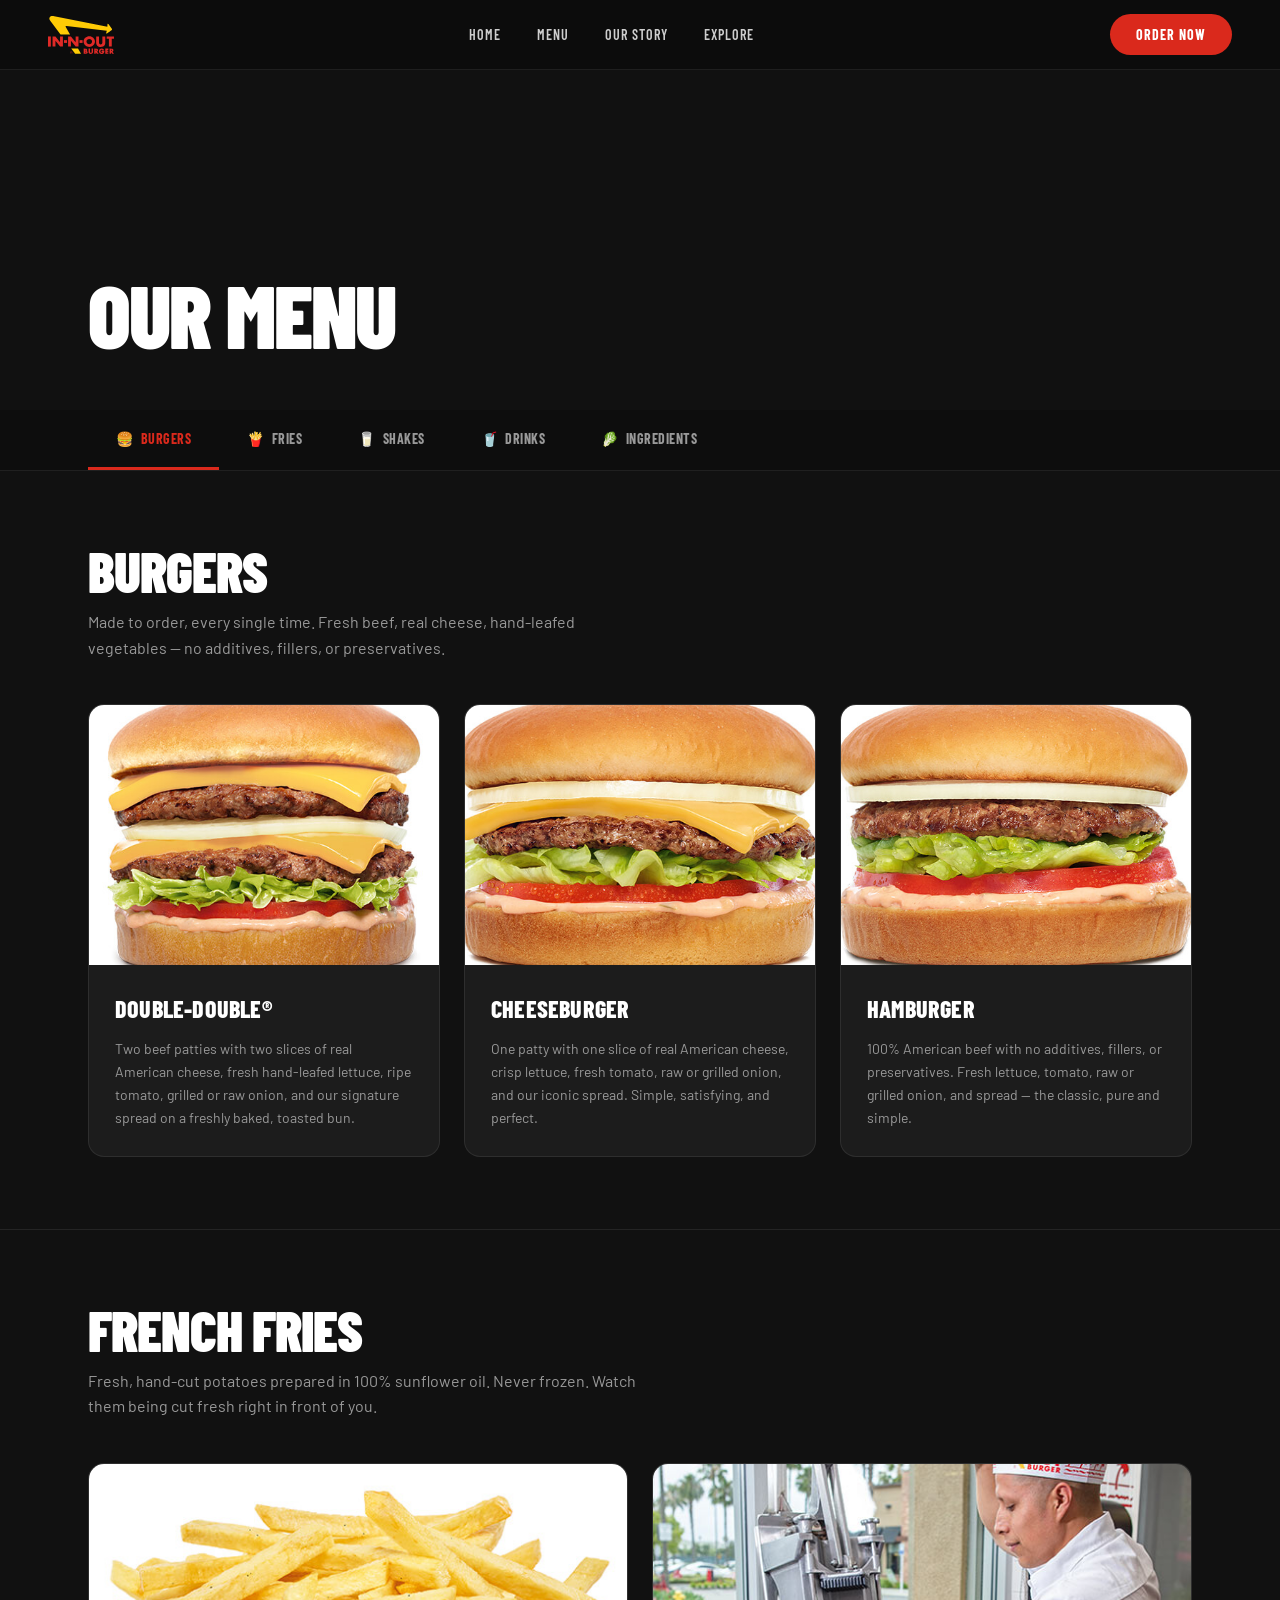
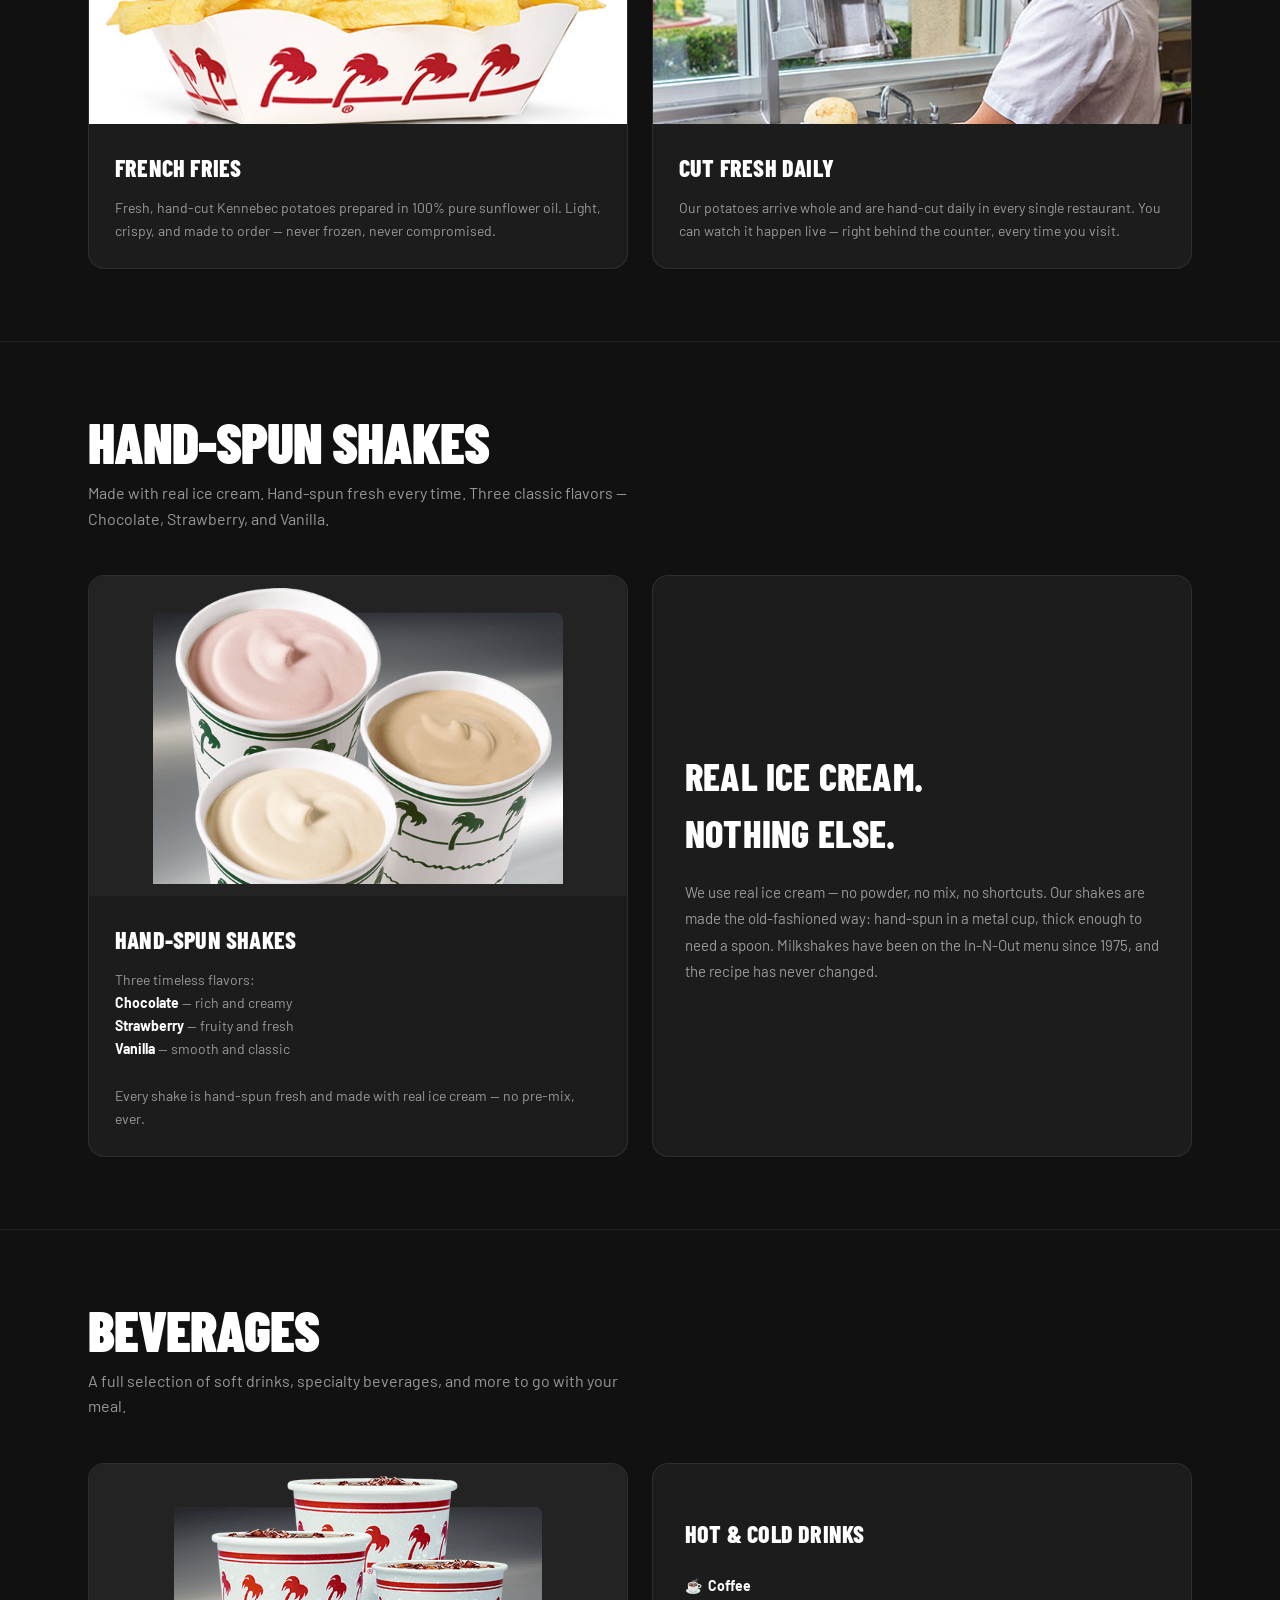
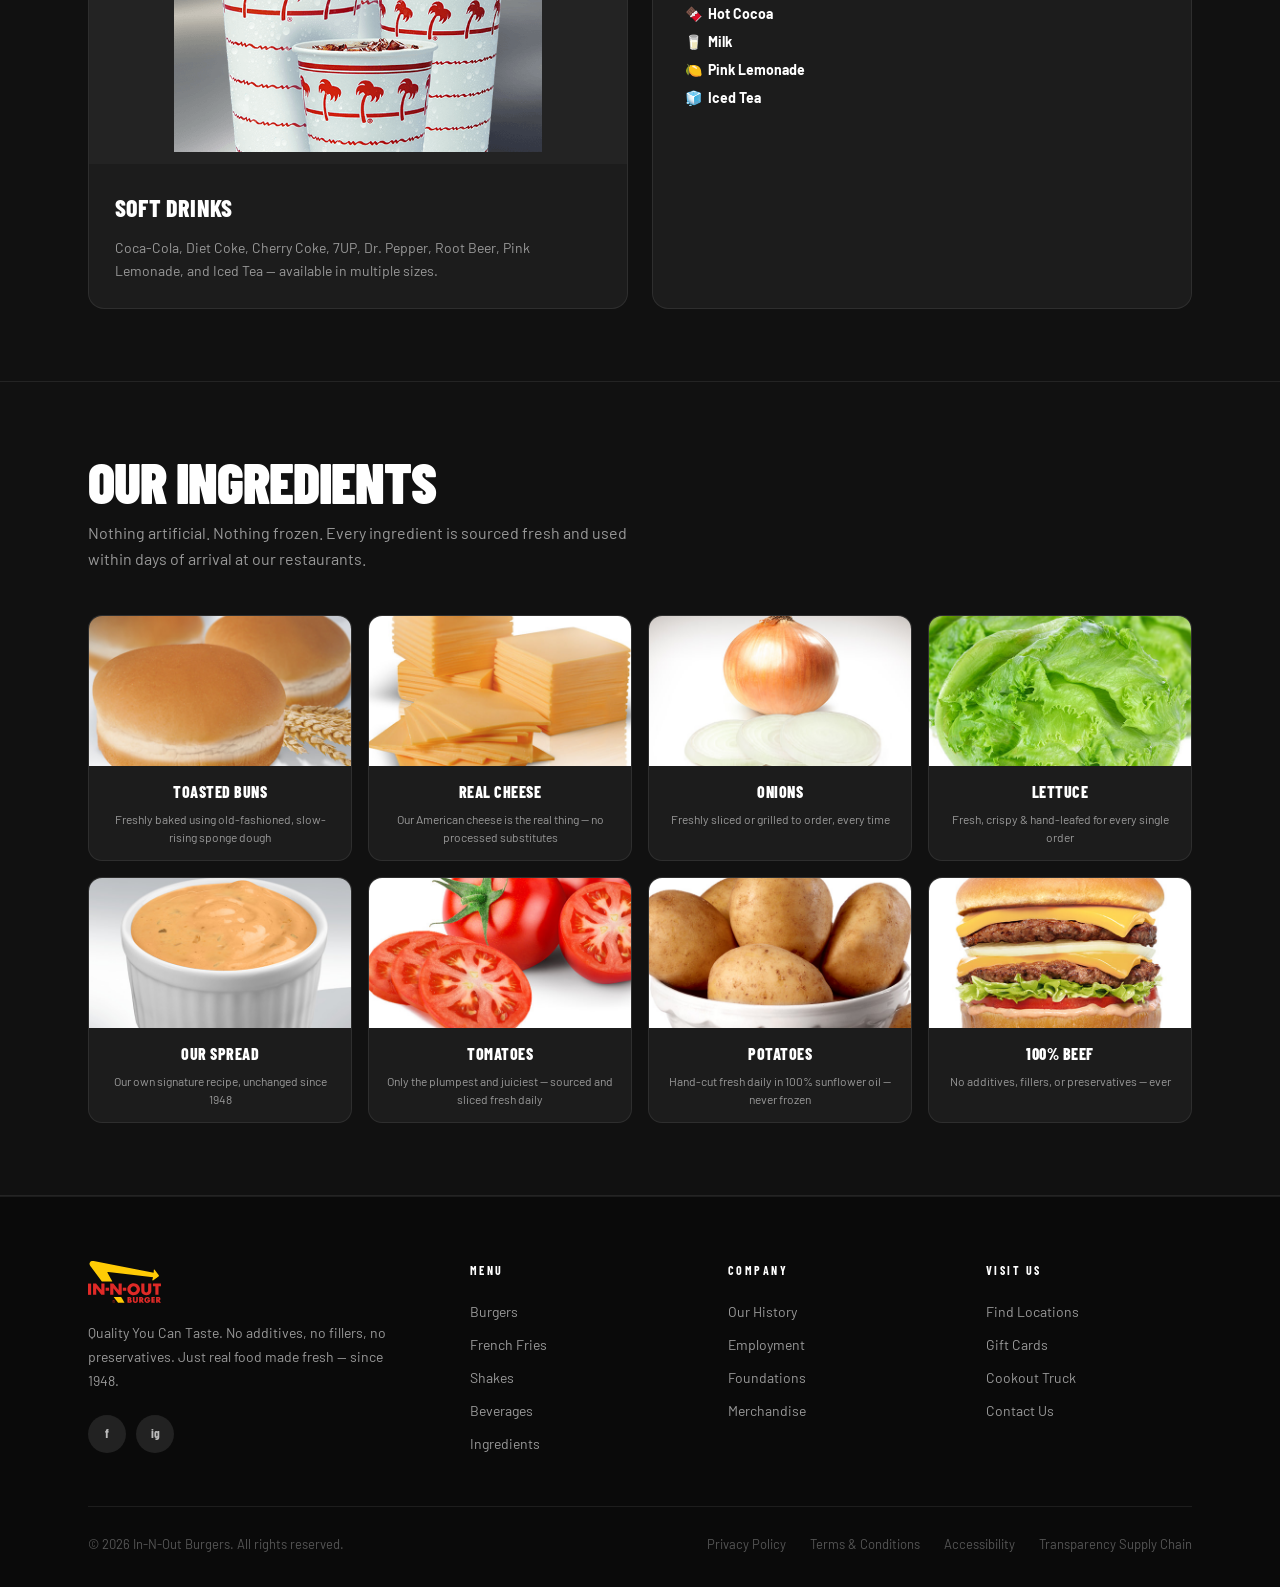
==== commit 0c3f5cb5: "Add local images and update all asset paths - Downloaded 20 images from In-N-Out CDN to images/ - Up" ====
--- a/menu.html
+++ b/menu.html
@@ -15,7 +15,7 @@
   <!-- ========== NAVBAR ========== -->
   <nav class="navbar scrolled" id="navbar">
     <a href="index.html" class="nav-logo">
-      <img src="https://www.in-n-out.com/ResourcePackages/INNOUT/content/images/logo-2021.svg" alt="In-N-Out Burger">
+      <img src="images/logo.svg" alt="In-N-Out Burger">
     </a>
     <div class="nav-links">
       <a href="index.html">Home</a>
@@ -68,7 +68,7 @@
         <div class="menu-card fade-up">
           <div class="menu-card-img">
             <img
-              src="https://www.in-n-out.com/Frontend-Assembly/Telerik.Sitefinity.Frontend/content/images/menu/ingredients/double-double.jpg"
+              src="images/double-double.jpg"
               alt="Double-Double"
             >
           </div>
@@ -80,7 +80,7 @@
         <div class="menu-card fade-up">
           <div class="menu-card-img">
             <img
-              src="https://www.in-n-out.com/Frontend-Assembly/Telerik.Sitefinity.Frontend/content/images/menu/ingredients/cheeseburger.jpg"
+              src="images/cheeseburger.jpg"
               alt="Cheeseburger"
             >
           </div>
@@ -92,7 +92,7 @@
         <div class="menu-card fade-up">
           <div class="menu-card-img">
             <img
-              src="https://www.in-n-out.com/Frontend-Assembly/Telerik.Sitefinity.Frontend/content/images/menu/ingredients/hamburger.jpg"
+              src="images/hamburger.jpg"
               alt="Hamburger"
             >
           </div>
@@ -114,7 +114,7 @@
         <div class="menu-card fade-up">
           <div class="menu-card-img">
             <img
-              src="https://www.in-n-out.com/Frontend-Assembly/Telerik.Sitefinity.Frontend/content/images/menu/fries/fries.jpg"
+              src="images/fries.jpg"
               alt="French Fries"
             >
           </div>
@@ -126,7 +126,7 @@
         <div class="menu-card fade-up">
           <div class="menu-card-img">
             <img
-              src="https://www.in-n-out.com/Frontend-Assembly/Telerik.Sitefinity.Frontend/content/images/menu/fries/associate.jpg"
+              src="images/associate.jpg"
               alt="Fresh Cut Potatoes"
             >
           </div>
@@ -148,7 +148,7 @@
         <div class="menu-card fade-up">
           <div class="menu-card-img" style="height:320px;">
             <img
-              src="https://www.in-n-out.com/Frontend-Assembly/Telerik.Sitefinity.Frontend/content/images/menu/drinks/shakes.png"
+              src="images/shakes.png"
               alt="Hand-Spun Shakes"
               style="object-fit:contain;background:#232323;padding:12px;"
             >
@@ -185,7 +185,7 @@
         <div class="menu-card fade-up">
           <div class="menu-card-img" style="height:300px;">
             <img
-              src="https://www.in-n-out.com/Frontend-Assembly/Telerik.Sitefinity.Frontend/content/images/menu/drinks/cups.png"
+              src="images/cups.png"
               alt="Beverages"
               style="object-fit:contain;background:#232323;padding:12px;"
             >
@@ -218,42 +218,42 @@
       <p class="menu-section-sub fade-up">Nothing artificial. Nothing frozen. Every ingredient is sourced fresh and used within days of arrival at our restaurants.</p>
       <div class="ingredients-grid">
         <div class="ingredient-card fade-up">
-          <img src="https://www.in-n-out.com/Frontend-Assembly/Telerik.Sitefinity.Frontend/content/images/menu/ingredients/buns.jpg" alt="Buns" loading="lazy">
+          <img src="images/buns.jpg" alt="Buns" loading="lazy">
           <div class="ingredient-card-name">Toasted Buns</div>
           <div class="ingredient-card-desc">Freshly baked using old-fashioned, slow-rising sponge dough</div>
         </div>
         <div class="ingredient-card fade-up">
-          <img src="https://www.in-n-out.com/Frontend-Assembly/Telerik.Sitefinity.Frontend/content/images/menu/ingredients/cheese.jpg" alt="Cheese" loading="lazy">
+          <img src="images/cheese.jpg" alt="Cheese" loading="lazy">
           <div class="ingredient-card-name">Real Cheese</div>
           <div class="ingredient-card-desc">Our American cheese is the real thing — no processed substitutes</div>
         </div>
         <div class="ingredient-card fade-up">
-          <img src="https://www.in-n-out.com/Frontend-Assembly/Telerik.Sitefinity.Frontend/content/images/menu/ingredients/onions.jpg" alt="Onions" loading="lazy">
+          <img src="images/onions.jpg" alt="Onions" loading="lazy">
           <div class="ingredient-card-name">Onions</div>
           <div class="ingredient-card-desc">Freshly sliced or grilled to order, every time</div>
         </div>
         <div class="ingredient-card fade-up">
-          <img src="https://www.in-n-out.com/Frontend-Assembly/Telerik.Sitefinity.Frontend/content/images/menu/ingredients/lettuce.jpg" alt="Lettuce" loading="lazy">
+          <img src="images/lettuce.jpg" alt="Lettuce" loading="lazy">
           <div class="ingredient-card-name">Lettuce</div>
           <div class="ingredient-card-desc">Fresh, crispy &amp; hand-leafed for every single order</div>
         </div>
         <div class="ingredient-card fade-up">
-          <img src="https://www.in-n-out.com/Frontend-Assembly/Telerik.Sitefinity.Frontend/content/images/menu/ingredients/spread.jpg" alt="Spread" loading="lazy">
+          <img src="images/spread.jpg" alt="Spread" loading="lazy">
           <div class="ingredient-card-name">Our Spread</div>
           <div class="ingredient-card-desc">Our own signature recipe, unchanged since 1948</div>
         </div>
         <div class="ingredient-card fade-up">
-          <img src="https://www.in-n-out.com/Frontend-Assembly/Telerik.Sitefinity.Frontend/content/images/menu/ingredients/tomatoes.jpg" alt="Tomatoes" loading="lazy">
+          <img src="images/tomatoes.jpg" alt="Tomatoes" loading="lazy">
           <div class="ingredient-card-name">Tomatoes</div>
           <div class="ingredient-card-desc">Only the plumpest and juiciest — sourced and sliced fresh daily</div>
         </div>
         <div class="ingredient-card fade-up">
-          <img src="https://www.in-n-out.com/Frontend-Assembly/Telerik.Sitefinity.Frontend/content/images/menu/fries/potatoes.jpg" alt="Potatoes" loading="lazy">
+          <img src="images/potatoes.jpg" alt="Potatoes" loading="lazy">
           <div class="ingredient-card-name">Potatoes</div>
           <div class="ingredient-card-desc">Hand-cut fresh daily in 100% sunflower oil — never frozen</div>
         </div>
         <div class="ingredient-card fade-up">
-          <img src="https://www.in-n-out.com/Frontend-Assembly/Telerik.Sitefinity.Frontend/content/images/menu/ingredients/double-double.jpg" alt="100% Beef" loading="lazy">
+          <img src="images/double-double.jpg" alt="100% Beef" loading="lazy">
           <div class="ingredient-card-name">100% Beef</div>
           <div class="ingredient-card-desc">No additives, fillers, or preservatives — ever</div>
         </div>
@@ -267,7 +267,7 @@
       <div class="footer-top">
         <div>
           <div class="footer-logo">
-            <img src="https://www.in-n-out.com/ResourcePackages/INNOUT/content/images/logo-2021.svg" alt="In-N-Out Burger">
+            <img src="images/logo.svg" alt="In-N-Out Burger">
           </div>
           <div class="footer-tagline">Quality You Can Taste. No additives, no fillers, no preservatives. Just real food made fresh — since 1948.</div>
           <div class="footer-social">
--- a/css/style.css
+++ b/css/style.css
@@ -159,7 +159,7 @@
 .hero-bg {
   position: absolute;
   inset: 0;
-  background-image: url('https://www.in-n-out.com/Frontend-Assembly/Telerik.Sitefinity.Frontend/content/images/homepage/double-double.webp');
+  background-image: url('images/hero.webp');
   background-size: cover;
   background-position: center 30%;
   transform: scale(1.06);
@@ -727,7 +727,7 @@
 .menu-header-bg {
   position: absolute;
   inset: 0;
-  background-image: url('https://www.in-n-out.com/Frontend-Assembly/Telerik.Sitefinity.Frontend/content/images/menu/bg@2x.jpg');
+  background-image: url('images/menu-bg.jpg');
   background-size: cover;
   background-position: center;
 }
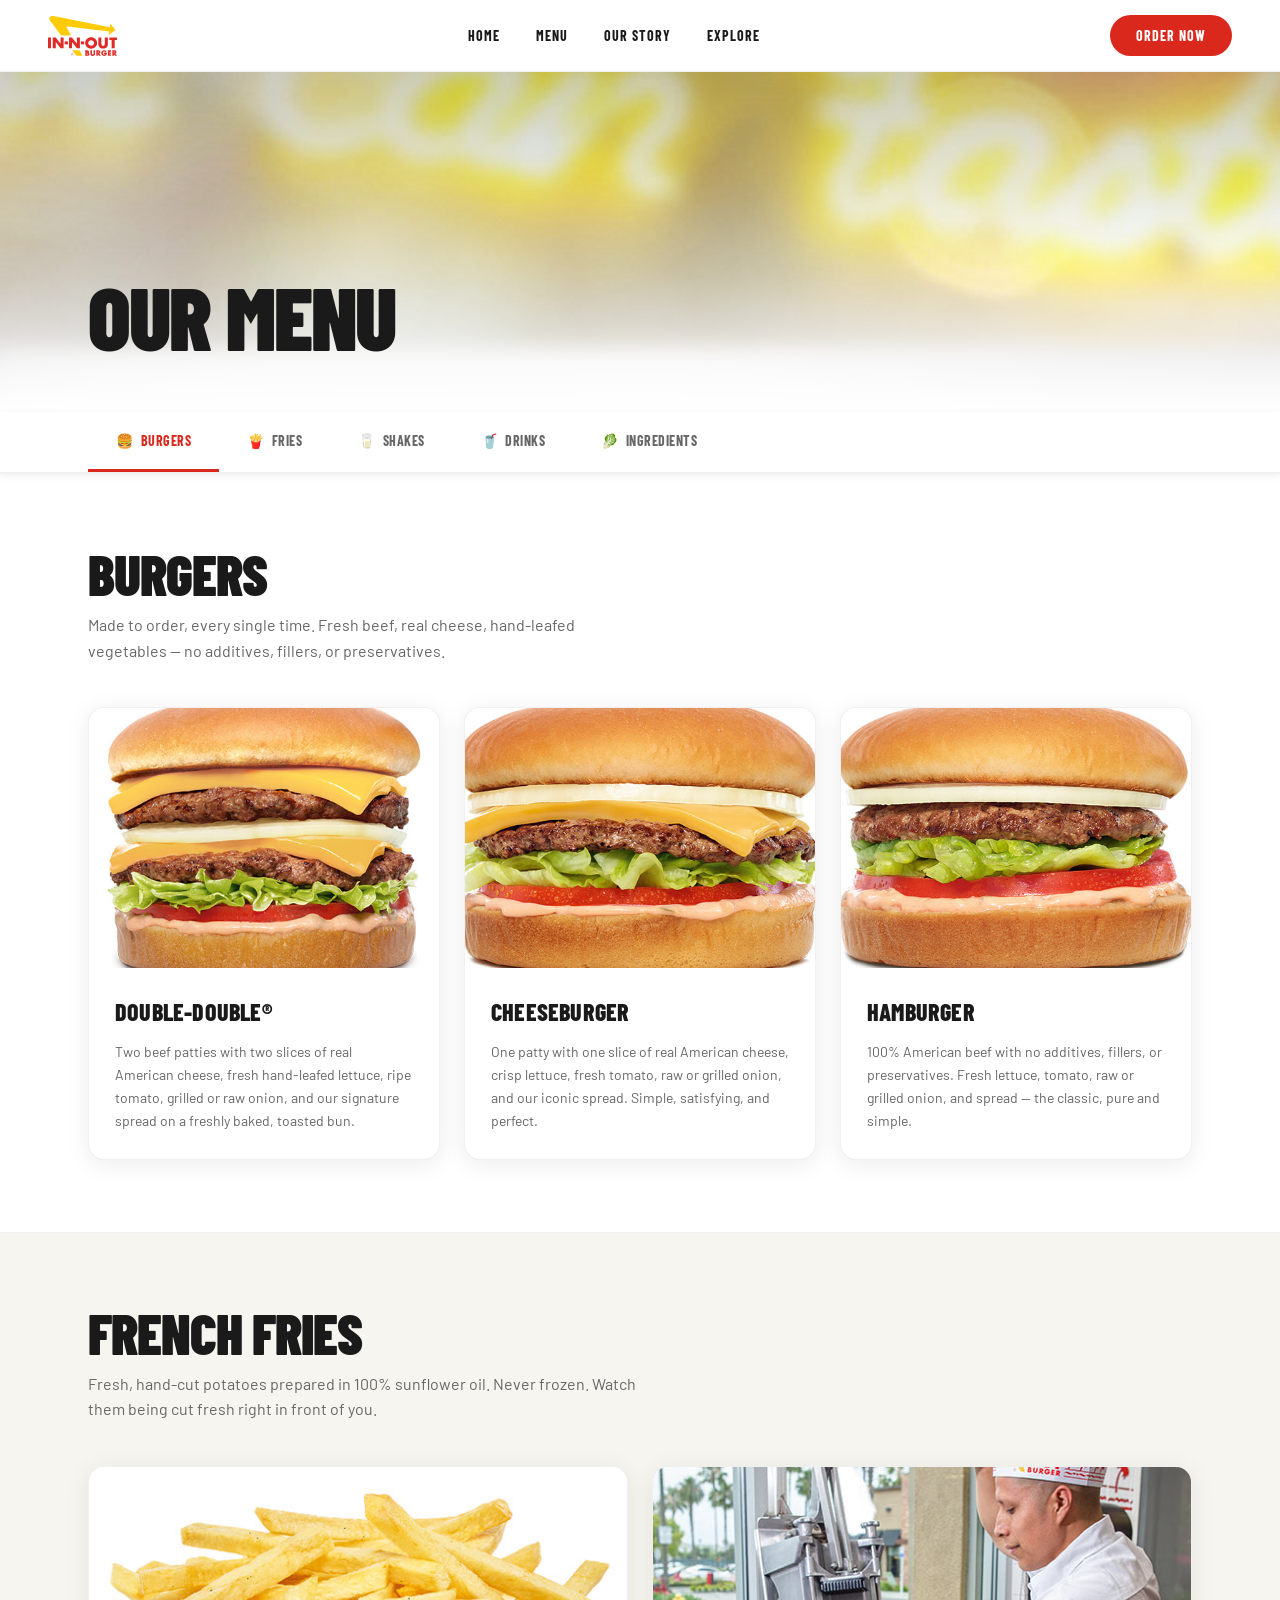
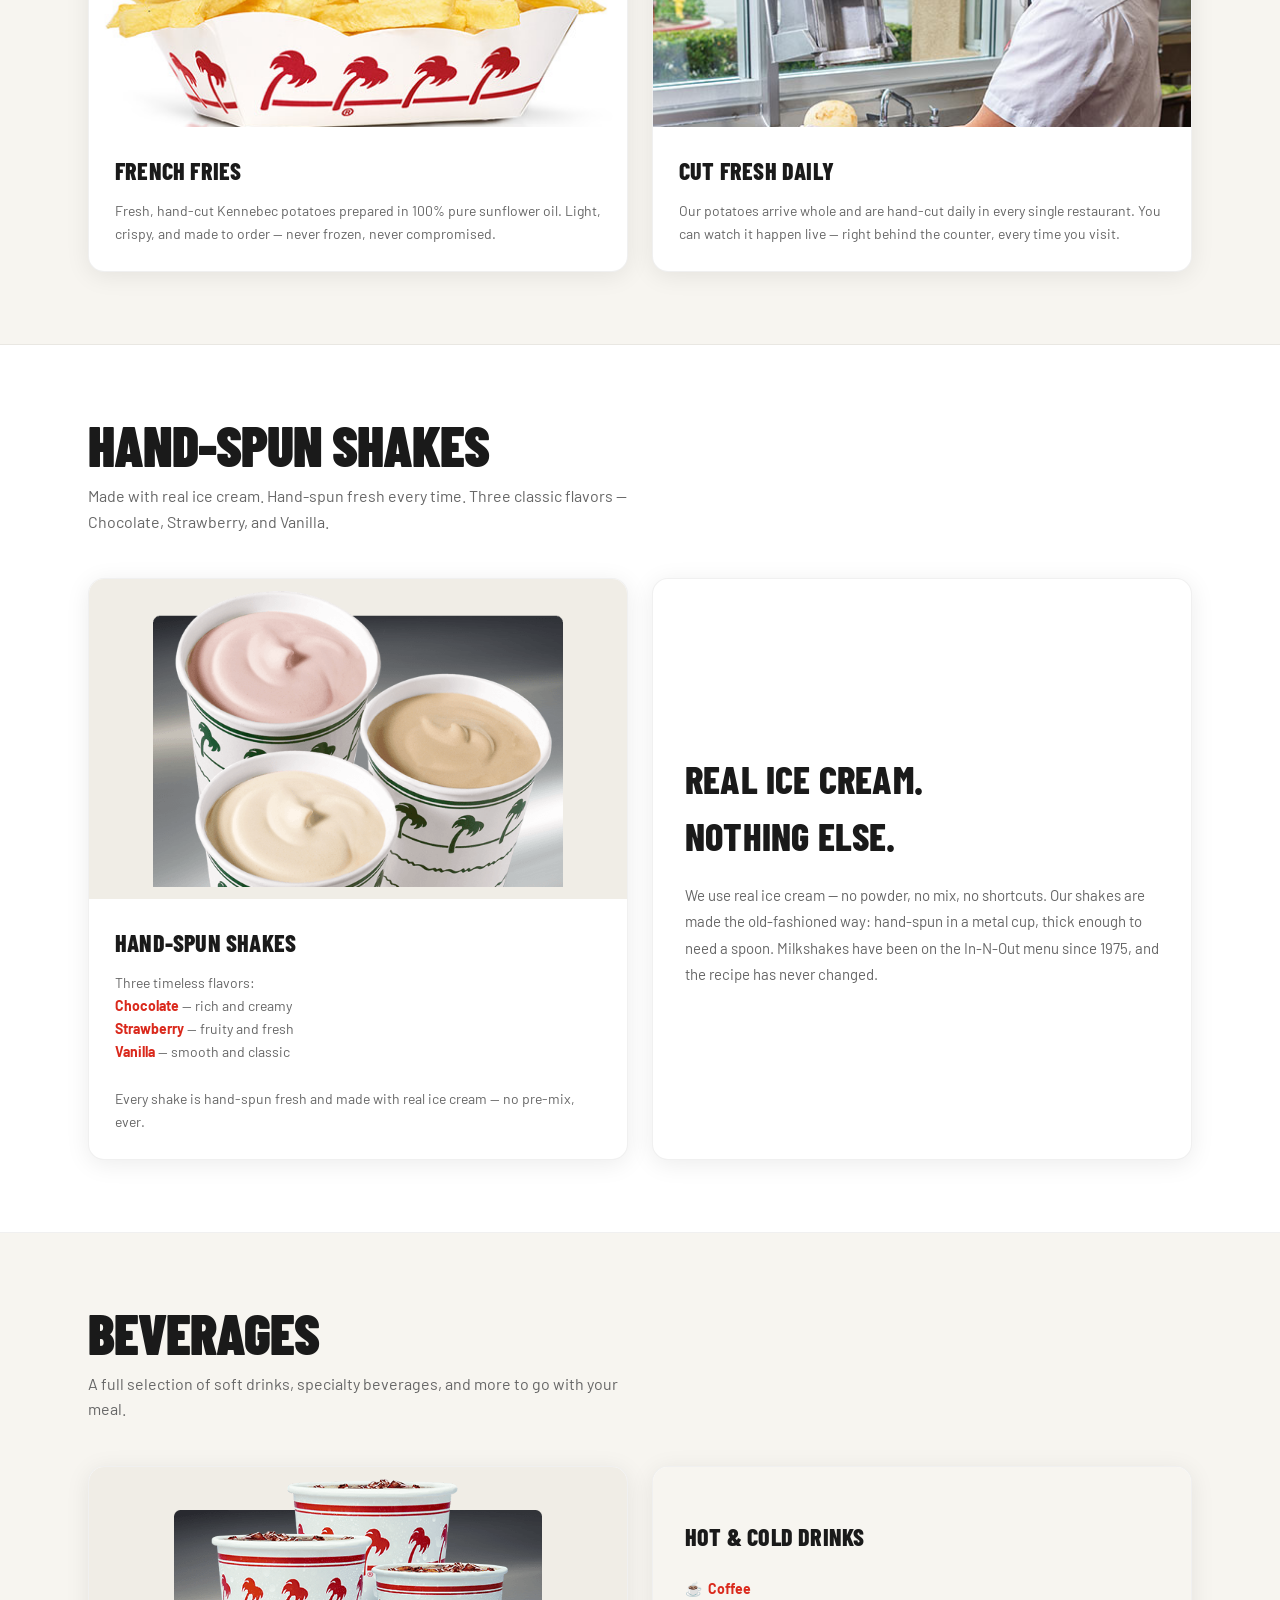
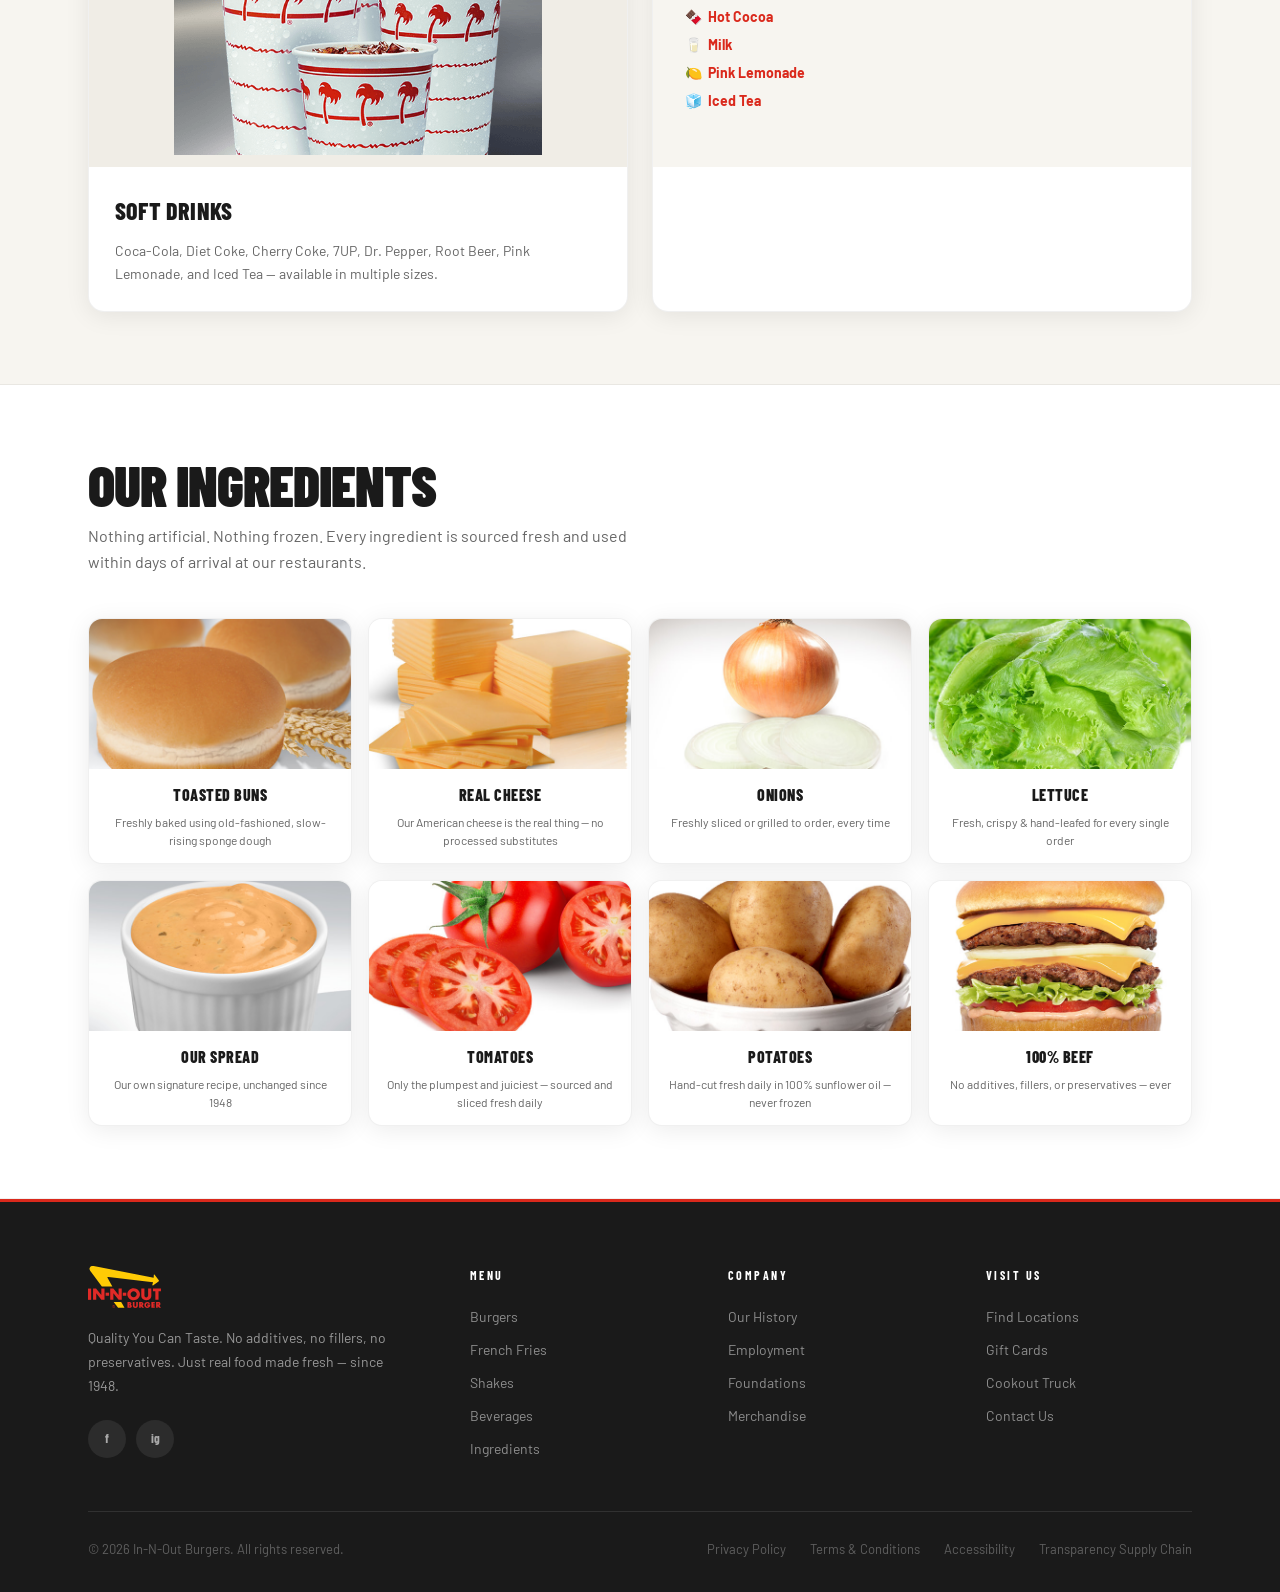
==== commit 1f300314: "Switch to In-N-Out light theme with brand colors - Background: #ffffff (white) matching in-n-out.com" ====
--- a/menu.html
+++ b/menu.html
@@ -150,16 +150,16 @@
             <img
               src="images/shakes.png"
               alt="Hand-Spun Shakes"
-              style="object-fit:contain;background:#232323;padding:12px;"
+              style="object-fit:contain;background:#f0ede6;padding:12px;"
             >
           </div>
           <div class="menu-card-body">
             <div class="menu-card-title">Hand-Spun Shakes</div>
             <div class="menu-card-desc">
               Three timeless flavors:<br>
-              <strong style="color:#fff;">Chocolate</strong> — rich and creamy<br>
-              <strong style="color:#fff;">Strawberry</strong> — fruity and fresh<br>
-              <strong style="color:#fff;">Vanilla</strong> — smooth and classic<br><br>
+              <strong style="color:var(--red);">Chocolate</strong> — rich and creamy<br>
+              <strong style="color:var(--red);">Strawberry</strong> — fruity and fresh<br>
+              <strong style="color:var(--red);">Vanilla</strong> — smooth and classic<br><br>
               Every shake is hand-spun fresh and made with real ice cream — no pre-mix, ever.
             </div>
           </div>
@@ -187,7 +187,7 @@
             <img
               src="images/cups.png"
               alt="Beverages"
-              style="object-fit:contain;background:#232323;padding:12px;"
+              style="object-fit:contain;background:#f0ede6;padding:12px;"
             >
           </div>
           <div class="menu-card-body">
@@ -196,14 +196,14 @@
           </div>
         </div>
         <div class="menu-card fade-up">
-          <div class="menu-card-body" style="padding:36px 32px;display:flex;flex-direction:column;justify-content:center;min-height:300px;">
+          <div class="menu-card-body" style="padding:36px 32px;display:flex;flex-direction:column;justify-content:center;min-height:300px;background:var(--bg-alt);">
             <div class="menu-card-title" style="margin-bottom:20px;">Hot &amp; Cold Drinks</div>
             <div class="menu-card-desc" style="font-size:14px;line-height:2;">
-              ☕ &nbsp;<strong style="color:#fff;">Coffee</strong><br>
-              🍫 &nbsp;<strong style="color:#fff;">Hot Cocoa</strong><br>
-              🥛 &nbsp;<strong style="color:#fff;">Milk</strong><br>
-              🍋 &nbsp;<strong style="color:#fff;">Pink Lemonade</strong><br>
-              🧊 &nbsp;<strong style="color:#fff;">Iced Tea</strong>
+              ☕ &nbsp;<strong style="color:var(--red);">Coffee</strong><br>
+              🍫 &nbsp;<strong style="color:var(--red);">Hot Cocoa</strong><br>
+              🥛 &nbsp;<strong style="color:var(--red);">Milk</strong><br>
+              🍋 &nbsp;<strong style="color:var(--red);">Pink Lemonade</strong><br>
+              🧊 &nbsp;<strong style="color:var(--red);">Iced Tea</strong>
             </div>
           </div>
         </div>
--- a/css/style.css
+++ b/css/style.css
@@ -1,23 +1,29 @@
-/* ===== CSS VARIABLES ===== */
+/* ===== CSS VARIABLES — In-N-Out Brand Colors ===== */
 :root {
   --red: #DA291C;
-  --red-dark: #b01f14;
+  --red-dark: #b51f14;
   --red-light: #f03526;
   --yellow: #F5A800;
+  --yellow-dark: #d48f00;
   --white: #ffffff;
   --black: #000000;
-  --bg: #111111;
-  --bg-card: #1c1c1c;
-  --bg-card-hover: #242424;
-  --text-primary: #ffffff;
-  --text-secondary: #999999;
-  --border: rgba(255, 255, 255, 0.08);
-  --nav-height: 70px;
+  --bg: #ffffff;
+  --bg-alt: #f7f5f0;
+  --bg-card: #ffffff;
+  --bg-card-hover: #fdf9f4;
+  --text-primary: #1a1a1a;
+  --text-secondary: #666666;
+  --text-light: #999999;
+  --border: rgba(0, 0, 0, 0.1);
+  --border-light: rgba(0, 0, 0, 0.06);
+  --nav-height: 72px;
   --font-main: 'Barlow Condensed', 'Barlow', sans-serif;
   --font-body: 'Barlow', sans-serif;
   --transition: 0.25s cubic-bezier(0.4, 0, 0.2, 1);
   --radius: 16px;
-  --shadow: 0 8px 32px rgba(0, 0, 0, 0.4);
+  --shadow: 0 4px 24px rgba(0, 0, 0, 0.08);
+  --shadow-hover: 0 12px 40px rgba(0, 0, 0, 0.14);
+  --shadow-nav: 0 2px 16px rgba(0, 0, 0, 0.08);
 }
 
 /* ===== RESET & BASE ===== */
@@ -43,18 +49,21 @@
   top: 0; left: 0; right: 0;
   height: var(--nav-height);
   z-index: 1000;
-  background: rgba(13, 13, 13, 0.92);
+  background: rgba(255, 255, 255, 0.96);
   backdrop-filter: blur(14px);
   -webkit-backdrop-filter: blur(14px);
-  border-bottom: 1px solid var(--border);
+  border-bottom: 1px solid var(--border-light);
   display: flex;
   align-items: center;
   justify-content: space-between;
   padding: 0 48px;
-  transition: background var(--transition);
-}
-.navbar.scrolled { background: #0d0d0d; }
-.nav-logo img { height: 38px; width: auto; }
+  transition: background var(--transition), box-shadow var(--transition);
+}
+.navbar.scrolled {
+  background: #ffffff;
+  box-shadow: var(--shadow-nav);
+}
+.nav-logo img { height: 40px; width: auto; }
 .nav-links {
   display: flex;
   gap: 36px;
@@ -62,11 +71,11 @@
 }
 .nav-links a {
   font-family: var(--font-main);
-  font-weight: 600;
+  font-weight: 700;
   font-size: 14px;
   letter-spacing: 1px;
   text-transform: uppercase;
-  color: rgba(255, 255, 255, 0.8);
+  color: var(--text-primary);
   transition: color var(--transition);
 }
 .nav-links a:hover { color: var(--red); }
@@ -106,7 +115,7 @@
   display: block;
   width: 24px;
   height: 2px;
-  background: white;
+  background: var(--text-primary);
   border-radius: 2px;
   transition: transform var(--transition), opacity var(--transition);
 }
@@ -116,12 +125,13 @@
   position: fixed;
   top: var(--nav-height);
   left: 0; right: 0;
-  background: #0d0d0d;
+  background: #ffffff;
   z-index: 999;
   padding: 28px 32px;
   flex-direction: column;
   gap: 4px;
-  border-bottom: 1px solid var(--border);
+  border-bottom: 2px solid var(--border);
+  box-shadow: var(--shadow-nav);
   transform: translateY(-8px);
   opacity: 0;
   pointer-events: none;
@@ -135,13 +145,13 @@
 }
 .mobile-menu a {
   font-family: var(--font-main);
-  font-weight: 600;
+  font-weight: 700;
   font-size: 20px;
   letter-spacing: 0.5px;
   text-transform: uppercase;
-  color: rgba(255, 255, 255, 0.85);
+  color: var(--text-primary);
   padding: 12px 0;
-  border-bottom: 1px solid var(--border);
+  border-bottom: 1px solid var(--border-light);
   transition: color var(--transition);
 }
 .mobile-menu a:hover { color: var(--red); }
@@ -159,7 +169,7 @@
 .hero-bg {
   position: absolute;
   inset: 0;
-  background-image: url('images/hero.webp');
+  background-image: url('../images/hero.webp');
   background-size: cover;
   background-position: center 30%;
   transform: scale(1.06);
@@ -169,7 +179,7 @@
 .hero-overlay {
   position: absolute;
   inset: 0;
-  background: linear-gradient(120deg, rgba(0,0,0,0.82) 0%, rgba(0,0,0,0.45) 55%, rgba(0,0,0,0.1) 100%);
+  background: linear-gradient(120deg, rgba(0,0,0,0.72) 0%, rgba(0,0,0,0.4) 55%, rgba(0,0,0,0.05) 100%);
 }
 .hero-content {
   position: relative;
@@ -205,10 +215,10 @@
   color: white;
   margin-bottom: 24px;
 }
-.hero-title span { color: var(--red); }
+.hero-title span { color: var(--yellow); }
 .hero-subtitle {
   font-size: 17px;
-  color: rgba(255, 255, 255, 0.75);
+  color: rgba(255, 255, 255, 0.85);
   max-width: 440px;
   margin-bottom: 40px;
   line-height: 1.7;
@@ -245,7 +255,7 @@
   color: white;
   padding: 14px 34px;
   border-radius: 50px;
-  border: 2px solid rgba(255, 255, 255, 0.45);
+  border: 2px solid rgba(255, 255, 255, 0.6);
   font-family: var(--font-main);
   font-weight: 700;
   font-size: 16px;
@@ -255,7 +265,7 @@
 }
 .btn-secondary:hover {
   border-color: white;
-  background: rgba(255, 255, 255, 0.1);
+  background: rgba(255, 255, 255, 0.15);
 }
 .hero-scroll-indicator {
   position: absolute;
@@ -266,7 +276,7 @@
   flex-direction: column;
   align-items: center;
   gap: 6px;
-  color: rgba(255, 255, 255, 0.5);
+  color: rgba(255, 255, 255, 0.6);
   font-family: var(--font-main);
   font-size: 11px;
   letter-spacing: 3px;
@@ -277,18 +287,19 @@
   content: '';
   width: 1px;
   height: 44px;
-  background: linear-gradient(to bottom, rgba(255, 255, 255, 0.5), transparent);
+  background: linear-gradient(to bottom, rgba(255, 255, 255, 0.6), transparent);
 }
 
 /* ===== CATEGORY STRIP ===== */
 .category-strip {
-  background: #0d0d0d;
-  border-bottom: 1px solid var(--border);
+  background: var(--white);
+  border-bottom: 2px solid var(--border-light);
   overflow-x: auto;
   scrollbar-width: none;
   position: sticky;
   top: var(--nav-height);
   z-index: 900;
+  box-shadow: 0 2px 8px rgba(0,0,0,0.04);
 }
 .category-strip::-webkit-scrollbar { display: none; }
 .category-strip-inner {
@@ -313,8 +324,8 @@
   color: var(--text-secondary);
 }
 .cat-item:hover {
-  color: var(--white);
-  border-bottom-color: rgba(218, 41, 28, 0.4);
+  color: var(--red);
+  border-bottom-color: rgba(218, 41, 28, 0.3);
 }
 .cat-item.active {
   color: var(--red);
@@ -330,6 +341,7 @@
 
 /* ===== SECTIONS ===== */
 .section { padding: 88px 0; }
+.section.alt-bg { background: var(--bg-alt); }
 .section-inner {
   max-width: 1200px;
   margin: 0 auto;
@@ -353,7 +365,7 @@
   line-height: 1;
   letter-spacing: -1px;
   text-transform: uppercase;
-  color: var(--white);
+  color: var(--text-primary);
 }
 .section-title span { color: var(--red); }
 
@@ -371,17 +383,18 @@
   overflow: hidden;
   transition: transform var(--transition), box-shadow var(--transition);
   cursor: pointer;
-  border: 1px solid var(--border);
+  border: 1px solid var(--border-light);
+  box-shadow: var(--shadow);
 }
 .card:hover {
   transform: translateY(-5px);
-  box-shadow: 0 20px 48px rgba(0, 0, 0, 0.55);
+  box-shadow: var(--shadow-hover);
 }
 .card:hover .card-img img { transform: scale(1.07); }
 .card-img {
   height: 200px;
   overflow: hidden;
-  background: #222;
+  background: #f0ede6;
 }
 .card-img img {
   width: 100%;
@@ -397,7 +410,7 @@
   text-transform: uppercase;
   letter-spacing: 0.3px;
   margin-bottom: 8px;
-  color: var(--white);
+  color: var(--text-primary);
 }
 .card-desc {
   font-size: 14px;
@@ -434,6 +447,7 @@
   height: 420px;
   overflow: hidden;
   border-radius: 24px;
+  box-shadow: var(--shadow-hover);
 }
 .promo-banner img {
   width: 100%;
@@ -446,7 +460,7 @@
 .promo-overlay {
   position: absolute;
   inset: 0;
-  background: linear-gradient(90deg, rgba(0,0,0,0.82) 0%, rgba(0,0,0,0.3) 55%, transparent 100%);
+  background: linear-gradient(90deg, rgba(0,0,0,0.78) 0%, rgba(0,0,0,0.28) 55%, transparent 100%);
   display: flex;
   align-items: center;
   padding: 64px;
@@ -473,7 +487,7 @@
 }
 .promo-sub {
   font-size: 16px;
-  color: rgba(255, 255, 255, 0.72);
+  color: rgba(255, 255, 255, 0.8);
   margin-bottom: 28px;
   line-height: 1.6;
 }
@@ -488,17 +502,19 @@
   background: var(--bg-card);
   border-radius: var(--radius);
   overflow: hidden;
-  border: 1px solid var(--border);
+  border: 1px solid var(--border-light);
+  box-shadow: var(--shadow);
   transition: transform var(--transition), box-shadow var(--transition);
 }
 .quality-card:hover {
   transform: translateY(-4px);
-  box-shadow: var(--shadow);
+  box-shadow: var(--shadow-hover);
 }
 .quality-card:hover .quality-card-img img { transform: scale(1.06); }
 .quality-card-img {
   height: 200px;
   overflow: hidden;
+  background: #f0ede6;
 }
 .quality-card-img img {
   width: 100%;
@@ -514,7 +530,7 @@
   text-transform: uppercase;
   letter-spacing: 0.3px;
   margin-bottom: 8px;
-  color: var(--white);
+  color: var(--text-primary);
 }
 .quality-card-text {
   font-size: 14px;
@@ -541,7 +557,7 @@
   font-size: clamp(80px, 12vw, 160px);
   font-weight: 900;
   line-height: 1;
-  color: rgba(255, 255, 255, 0.15);
+  color: rgba(255, 255, 255, 0.18);
   user-select: none;
 }
 .history-title {
@@ -556,7 +572,7 @@
 }
 .history-text {
   font-size: 16px;
-  color: rgba(255, 255, 255, 0.82);
+  color: rgba(255, 255, 255, 0.85);
   line-height: 1.75;
   margin-bottom: 28px;
   max-width: 580px;
@@ -592,7 +608,8 @@
   border-radius: var(--radius);
   overflow: hidden;
   cursor: pointer;
-  background: #222;
+  background: #f0ede6;
+  box-shadow: var(--shadow);
 }
 .tile-img {
   width: 100%;
@@ -605,7 +622,7 @@
 .tile-overlay {
   position: absolute;
   inset: 0;
-  background: linear-gradient(to top, rgba(0,0,0,0.75) 0%, transparent 60%);
+  background: linear-gradient(to top, rgba(218, 41, 28, 0.82) 0%, transparent 60%);
   display: flex;
   align-items: flex-end;
   padding: 24px;
@@ -624,8 +641,8 @@
 
 /* ===== FOOTER ===== */
 footer {
-  background: #0a0a0a;
-  border-top: 1px solid var(--border);
+  background: #1a1a1a;
+  border-top: 3px solid var(--red);
   padding: 64px 0 32px;
 }
 .footer-inner {
@@ -638,7 +655,7 @@
   grid-template-columns: 1.6fr 1fr 1fr 1fr;
   gap: 52px;
   padding-bottom: 52px;
-  border-bottom: 1px solid var(--border);
+  border-bottom: 1px solid rgba(255,255,255,0.1);
 }
 .footer-logo img {
   height: 42px;
@@ -646,7 +663,7 @@
 }
 .footer-tagline {
   font-size: 14px;
-  color: var(--text-secondary);
+  color: rgba(255,255,255,0.55);
   line-height: 1.7;
   max-width: 300px;
 }
@@ -658,7 +675,7 @@
 .social-btn {
   width: 38px;
   height: 38px;
-  background: #222;
+  background: rgba(255,255,255,0.08);
   border-radius: 50%;
   display: flex;
   align-items: center;
@@ -666,7 +683,7 @@
   font-family: var(--font-main);
   font-size: 13px;
   font-weight: 700;
-  color: rgba(255,255,255,0.7);
+  color: rgba(255,255,255,0.6);
   transition: background var(--transition), color var(--transition);
 }
 .social-btn:hover { background: var(--red); color: white; }
@@ -676,7 +693,7 @@
   font-weight: 700;
   letter-spacing: 2.5px;
   text-transform: uppercase;
-  color: var(--white);
+  color: #ffffff;
   margin-bottom: 22px;
 }
 .footer-col-links {
@@ -686,10 +703,10 @@
 }
 .footer-col-links a {
   font-size: 14px;
-  color: var(--text-secondary);
+  color: rgba(255,255,255,0.5);
   transition: color var(--transition);
 }
-.footer-col-links a:hover { color: var(--red); }
+.footer-col-links a:hover { color: var(--yellow); }
 .footer-bottom {
   padding-top: 28px;
   display: flex;
@@ -700,7 +717,7 @@
 }
 .footer-copy {
   font-size: 13px;
-  color: #555;
+  color: rgba(255,255,255,0.3);
 }
 .footer-legal {
   display: flex;
@@ -709,12 +726,12 @@
 }
 .footer-legal a {
   font-size: 13px;
-  color: #555;
+  color: rgba(255,255,255,0.3);
   transition: color var(--transition);
 }
-.footer-legal a:hover { color: var(--white); }
-
-/* ===== MENU PAGE ===== */
+.footer-legal a:hover { color: white; }
+
+/* ===== MENU PAGE HEADER ===== */
 .menu-header {
   height: 340px;
   position: relative;
@@ -727,14 +744,14 @@
 .menu-header-bg {
   position: absolute;
   inset: 0;
-  background-image: url('images/menu-bg.jpg');
+  background-image: url('../images/menu-bg.jpg');
   background-size: cover;
   background-position: center;
 }
 .menu-header-overlay {
   position: absolute;
   inset: 0;
-  background: linear-gradient(to top, rgba(17, 17, 17, 1) 0%, rgba(17, 17, 17, 0.55) 40%, rgba(17, 17, 17, 0.2) 100%);
+  background: linear-gradient(to top, rgba(255,255,255,1) 0%, rgba(255,255,255,0.45) 40%, rgba(0,0,0,0.2) 100%);
 }
 .menu-header-content {
   position: relative;
@@ -750,7 +767,7 @@
   font-weight: 900;
   text-transform: uppercase;
   letter-spacing: -2px;
-  color: white;
+  color: var(--text-primary);
   line-height: 1;
 }
 
@@ -759,10 +776,11 @@
   position: sticky;
   top: var(--nav-height);
   z-index: 900;
-  background: #0d0d0d;
-  border-bottom: 1px solid var(--border);
+  background: #ffffff;
+  border-bottom: 2px solid var(--border-light);
   overflow-x: auto;
   scrollbar-width: none;
+  box-shadow: 0 2px 8px rgba(0,0,0,0.06);
 }
 .sticky-cat-nav::-webkit-scrollbar { display: none; }
 .sticky-cat-nav-inner {
@@ -776,8 +794,9 @@
 /* ===== MENU SECTIONS ===== */
 .menu-section {
   padding: 72px 0;
-  border-bottom: 1px solid var(--border);
-}
+  border-bottom: 1px solid var(--border-light);
+}
+.menu-section:nth-child(even) { background: var(--bg-alt); }
 .menu-section:last-child { border-bottom: none; }
 .menu-section-inner {
   max-width: 1200px;
@@ -789,7 +808,7 @@
   font-size: clamp(36px, 5vw, 56px);
   font-weight: 900;
   text-transform: uppercase;
-  color: var(--white);
+  color: var(--text-primary);
   letter-spacing: -1px;
   line-height: 1;
   margin-bottom: 10px;
@@ -810,18 +829,19 @@
   background: var(--bg-card);
   border-radius: var(--radius);
   overflow: hidden;
-  border: 1px solid var(--border);
+  border: 1px solid var(--border-light);
+  box-shadow: var(--shadow);
   transition: transform var(--transition), box-shadow var(--transition);
 }
 .menu-card:hover {
   transform: translateY(-5px);
-  box-shadow: 0 20px 48px rgba(0, 0, 0, 0.55);
+  box-shadow: var(--shadow-hover);
 }
 .menu-card:hover .menu-card-img img { transform: scale(1.06); }
 .menu-card-img {
   height: 260px;
   overflow: hidden;
-  background: #232323;
+  background: #f0ede6;
 }
 .menu-card-img img {
   width: 100%;
@@ -835,7 +855,7 @@
   font-size: 24px;
   font-weight: 800;
   text-transform: uppercase;
-  color: white;
+  color: var(--text-primary);
   margin-bottom: 10px;
   letter-spacing: 0.2px;
 }
@@ -855,13 +875,15 @@
   background: var(--bg-card);
   border-radius: 14px;
   overflow: hidden;
-  border: 1px solid var(--border);
-  transition: transform var(--transition), border-color var(--transition);
+  border: 1px solid var(--border-light);
+  box-shadow: var(--shadow);
+  transition: transform var(--transition), border-color var(--transition), box-shadow var(--transition);
   text-align: center;
 }
 .ingredient-card:hover {
   transform: translateY(-4px);
-  border-color: rgba(218, 41, 28, 0.3);
+  border-color: rgba(218, 41, 28, 0.25);
+  box-shadow: var(--shadow-hover);
 }
 .ingredient-card:hover img { transform: scale(1.06); }
 .ingredient-card img {
@@ -877,7 +899,7 @@
   text-transform: uppercase;
   letter-spacing: 0.5px;
   padding: 14px 14px 6px;
-  color: var(--white);
+  color: var(--text-primary);
 }
 .ingredient-card-desc {
   font-size: 12px;
@@ -886,6 +908,17 @@
   line-height: 1.5;
 }
 
+/* ===== DIVIDER ARROW (In-N-Out brand element) ===== */
+.arrow-divider {
+  display: flex;
+  align-items: center;
+  justify-content: center;
+  padding: 16px 0;
+  color: var(--yellow);
+  font-size: 28px;
+  line-height: 1;
+}
+
 /* ===== SCROLL ANIMATIONS ===== */
 .fade-up {
   opacity: 0;
@@ -894,7 +927,6 @@
 }
 .fade-up.visible { opacity: 1; transform: translateY(0); }
 
-/* Stagger children in grids */
 .cards-grid .card.fade-up:nth-child(1),
 .quality-grid .quality-card.fade-up:nth-child(1),
 .menu-cards-grid .menu-card.fade-up:nth-child(1),
@@ -917,7 +949,7 @@
 .ingredients-grid .ingredient-card.fade-up:nth-child(7) { transition-delay: 0.24s; }
 .ingredients-grid .ingredient-card.fade-up:nth-child(8) { transition-delay: 0.32s; }
 
-/* ===== ANIMATIONS ===== */
+/* ===== KEYFRAMES ===== */
 @keyframes scrollBounce {
   0%, 100% { transform: translateX(-50%) translateY(0); }
   50% { transform: translateX(-50%) translateY(7px); }
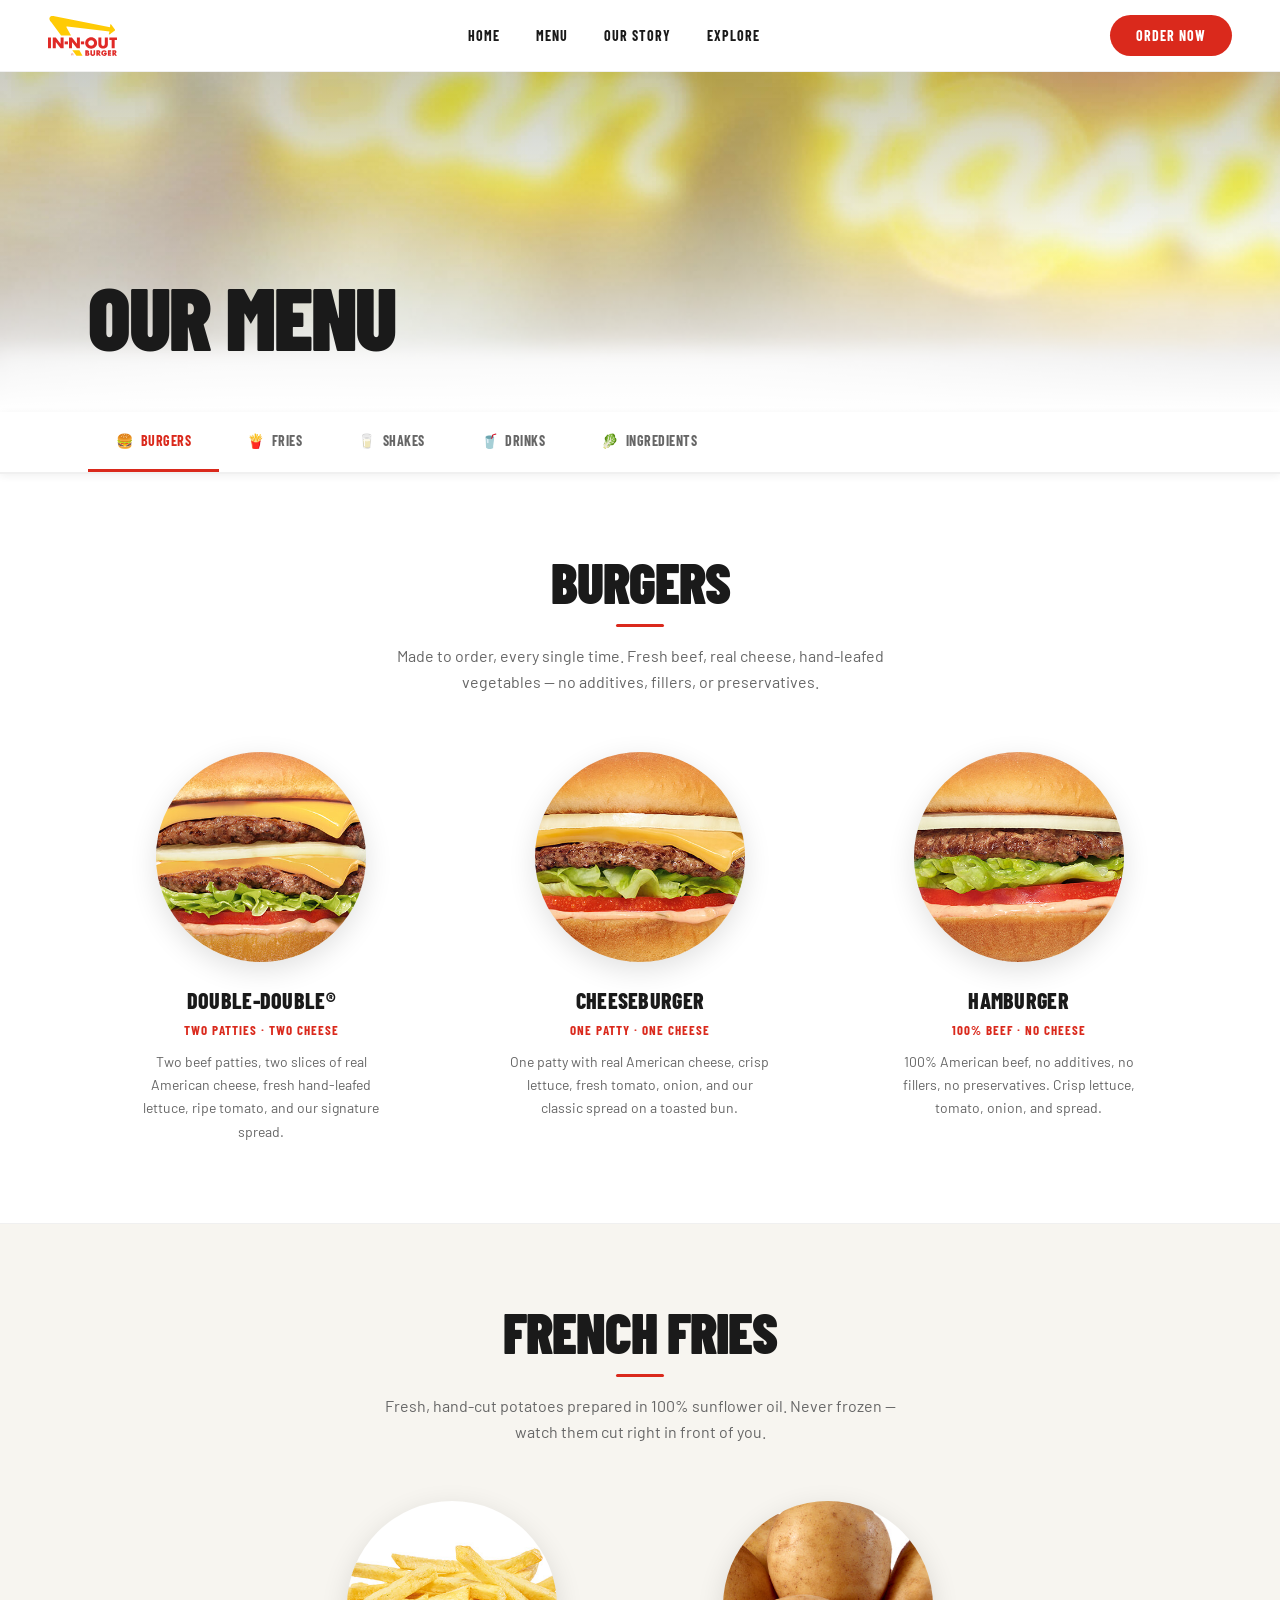
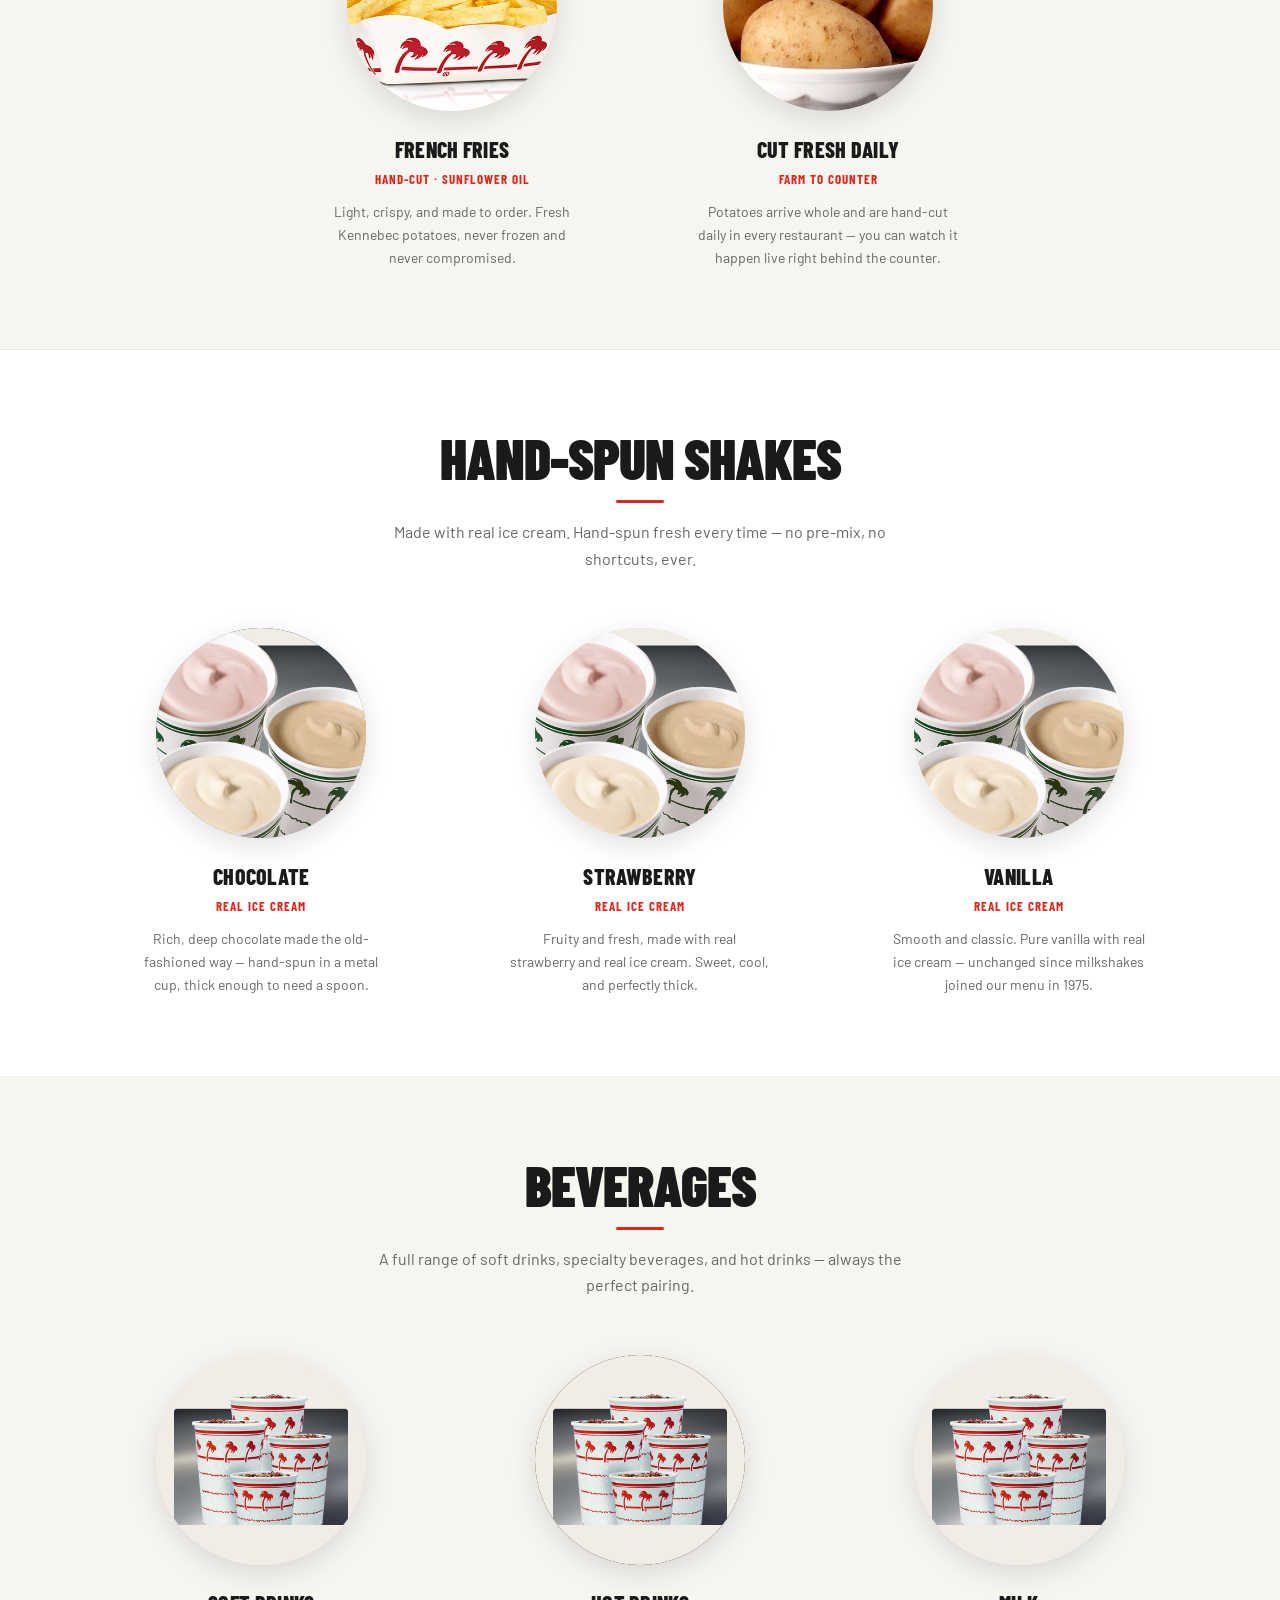
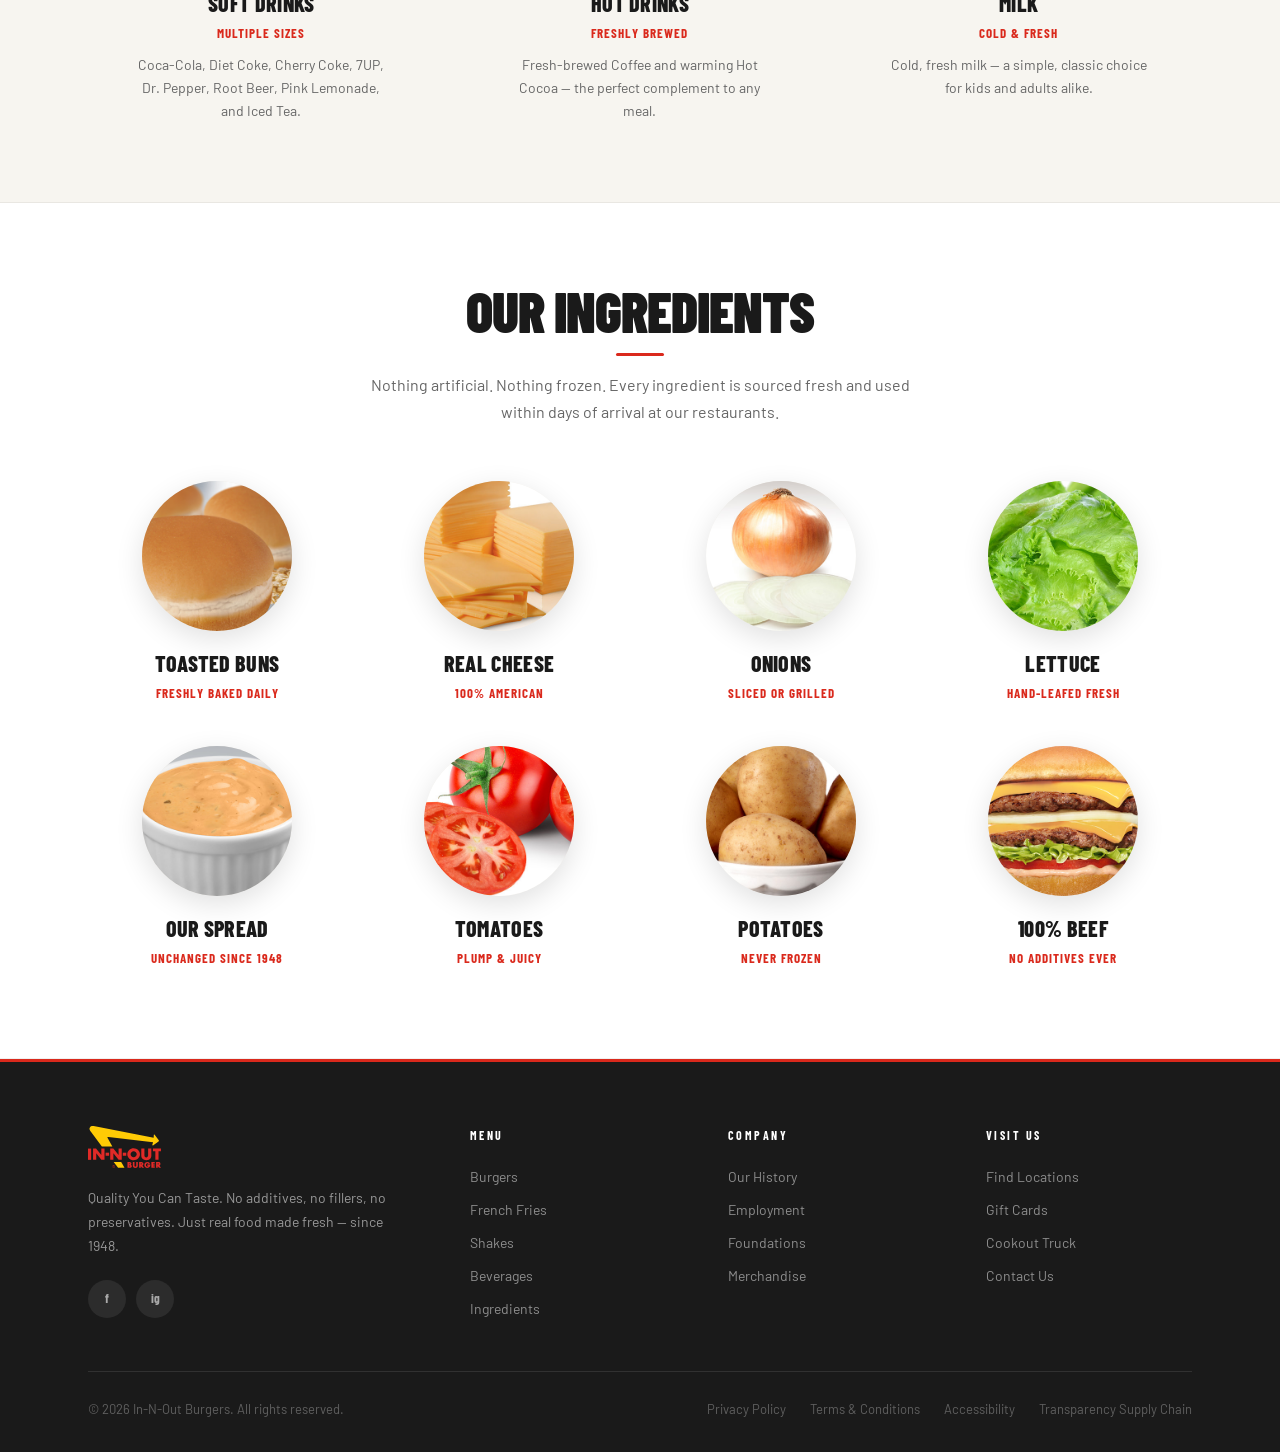
==== commit b3b6b988: "Redesign menu sections with circular card layout - New circle-card component: circular image + cente" ====
--- a/menu.html
+++ b/menu.html
@@ -62,43 +62,39 @@
   <!-- ========== BURGERS ========== -->
   <section class="menu-section" id="burgers">
     <div class="menu-section-inner">
-      <div class="menu-section-title fade-up">Burgers</div>
-      <p class="menu-section-sub fade-up">Made to order, every single time. Fresh beef, real cheese, hand-leafed vegetables — no additives, fillers, or preservatives.</p>
-      <div class="menu-cards-grid">
-        <div class="menu-card fade-up">
-          <div class="menu-card-img">
-            <img
-              src="images/double-double.jpg"
-              alt="Double-Double"
-            >
-          </div>
-          <div class="menu-card-body">
-            <div class="menu-card-title">Double-Double®</div>
-            <div class="menu-card-desc">Two beef patties with two slices of real American cheese, fresh hand-leafed lettuce, ripe tomato, grilled or raw onion, and our signature spread on a freshly baked, toasted bun.</div>
-          </div>
-        </div>
-        <div class="menu-card fade-up">
-          <div class="menu-card-img">
-            <img
-              src="images/cheeseburger.jpg"
-              alt="Cheeseburger"
-            >
-          </div>
-          <div class="menu-card-body">
-            <div class="menu-card-title">Cheeseburger</div>
-            <div class="menu-card-desc">One patty with one slice of real American cheese, crisp lettuce, fresh tomato, raw or grilled onion, and our iconic spread. Simple, satisfying, and perfect.</div>
-          </div>
-        </div>
-        <div class="menu-card fade-up">
-          <div class="menu-card-img">
-            <img
-              src="images/hamburger.jpg"
-              alt="Hamburger"
-            >
-          </div>
-          <div class="menu-card-body">
-            <div class="menu-card-title">Hamburger</div>
-            <div class="menu-card-desc">100% American beef with no additives, fillers, or preservatives. Fresh lettuce, tomato, raw or grilled onion, and spread — the classic, pure and simple.</div>
+      <div class="menu-section-head fade-up">
+        <h2 class="menu-section-title">Burgers</h2>
+        <p class="menu-section-sub">Made to order, every single time. Fresh beef, real cheese, hand-leafed vegetables — no additives, fillers, or preservatives.</p>
+      </div>
+      <div class="menu-circle-grid">
+        <div class="circle-card fade-up">
+          <div class="circle-img">
+            <img src="images/double-double.jpg" alt="Double-Double">
+          </div>
+          <div class="circle-body">
+            <div class="circle-title">Double-Double®</div>
+            <div class="circle-tag">Two patties · Two cheese</div>
+            <div class="circle-desc">Two beef patties, two slices of real American cheese, fresh hand-leafed lettuce, ripe tomato, and our signature spread.</div>
+          </div>
+        </div>
+        <div class="circle-card fade-up">
+          <div class="circle-img">
+            <img src="images/cheeseburger.jpg" alt="Cheeseburger">
+          </div>
+          <div class="circle-body">
+            <div class="circle-title">Cheeseburger</div>
+            <div class="circle-tag">One patty · One cheese</div>
+            <div class="circle-desc">One patty with real American cheese, crisp lettuce, fresh tomato, onion, and our classic spread on a toasted bun.</div>
+          </div>
+        </div>
+        <div class="circle-card fade-up">
+          <div class="circle-img">
+            <img src="images/hamburger.jpg" alt="Hamburger">
+          </div>
+          <div class="circle-body">
+            <div class="circle-title">Hamburger</div>
+            <div class="circle-tag">100% beef · No cheese</div>
+            <div class="circle-desc">100% American beef, no additives, no fillers, no preservatives. Crisp lettuce, tomato, onion, and spread.</div>
           </div>
         </div>
       </div>
@@ -106,33 +102,31 @@
   </section>
 
   <!-- ========== FRIES ========== -->
-  <section class="menu-section" id="fries">
-    <div class="menu-section-inner">
-      <div class="menu-section-title fade-up">French Fries</div>
-      <p class="menu-section-sub fade-up">Fresh, hand-cut potatoes prepared in 100% sunflower oil. Never frozen. Watch them being cut fresh right in front of you.</p>
-      <div class="menu-cards-grid" style="grid-template-columns: repeat(2, 1fr);">
-        <div class="menu-card fade-up">
-          <div class="menu-card-img">
-            <img
-              src="images/fries.jpg"
-              alt="French Fries"
-            >
-          </div>
-          <div class="menu-card-body">
-            <div class="menu-card-title">French Fries</div>
-            <div class="menu-card-desc">Fresh, hand-cut Kennebec potatoes prepared in 100% pure sunflower oil. Light, crispy, and made to order — never frozen, never compromised.</div>
-          </div>
-        </div>
-        <div class="menu-card fade-up">
-          <div class="menu-card-img">
-            <img
-              src="images/associate.jpg"
-              alt="Fresh Cut Potatoes"
-            >
-          </div>
-          <div class="menu-card-body">
-            <div class="menu-card-title">Cut Fresh Daily</div>
-            <div class="menu-card-desc">Our potatoes arrive whole and are hand-cut daily in every single restaurant. You can watch it happen live — right behind the counter, every time you visit.</div>
+  <section class="menu-section alt-bg" id="fries">
+    <div class="menu-section-inner">
+      <div class="menu-section-head fade-up">
+        <h2 class="menu-section-title">French Fries</h2>
+        <p class="menu-section-sub">Fresh, hand-cut potatoes prepared in 100% sunflower oil. Never frozen — watch them cut right in front of you.</p>
+      </div>
+      <div class="menu-circle-grid cols-2">
+        <div class="circle-card fade-up">
+          <div class="circle-img">
+            <img src="images/fries.jpg" alt="French Fries">
+          </div>
+          <div class="circle-body">
+            <div class="circle-title">French Fries</div>
+            <div class="circle-tag">Hand-cut · Sunflower oil</div>
+            <div class="circle-desc">Light, crispy, and made to order. Fresh Kennebec potatoes, never frozen and never compromised.</div>
+          </div>
+        </div>
+        <div class="circle-card fade-up">
+          <div class="circle-img">
+            <img src="images/potatoes.jpg" alt="Fresh Potatoes">
+          </div>
+          <div class="circle-body">
+            <div class="circle-title">Cut Fresh Daily</div>
+            <div class="circle-tag">Farm to counter</div>
+            <div class="circle-desc">Potatoes arrive whole and are hand-cut daily in every restaurant — you can watch it happen live right behind the counter.</div>
           </div>
         </div>
       </div>
@@ -142,34 +136,39 @@
   <!-- ========== SHAKES ========== -->
   <section class="menu-section" id="shakes">
     <div class="menu-section-inner">
-      <div class="menu-section-title fade-up">Hand-Spun Shakes</div>
-      <p class="menu-section-sub fade-up">Made with real ice cream. Hand-spun fresh every time. Three classic flavors — Chocolate, Strawberry, and Vanilla.</p>
-      <div class="menu-cards-grid" style="grid-template-columns:repeat(2,1fr);">
-        <div class="menu-card fade-up">
-          <div class="menu-card-img" style="height:320px;">
-            <img
-              src="images/shakes.png"
-              alt="Hand-Spun Shakes"
-              style="object-fit:contain;background:#f0ede6;padding:12px;"
-            >
-          </div>
-          <div class="menu-card-body">
-            <div class="menu-card-title">Hand-Spun Shakes</div>
-            <div class="menu-card-desc">
-              Three timeless flavors:<br>
-              <strong style="color:var(--red);">Chocolate</strong> — rich and creamy<br>
-              <strong style="color:var(--red);">Strawberry</strong> — fruity and fresh<br>
-              <strong style="color:var(--red);">Vanilla</strong> — smooth and classic<br><br>
-              Every shake is hand-spun fresh and made with real ice cream — no pre-mix, ever.
-            </div>
-          </div>
-        </div>
-        <div class="menu-card fade-up" style="display:flex;flex-direction:column;justify-content:center;">
-          <div class="menu-card-body" style="padding:40px 32px;">
-            <div class="menu-card-title" style="font-size:clamp(28px,3vw,42px);margin-bottom:16px;">Real Ice Cream.<br>Nothing Else.</div>
-            <div class="menu-card-desc" style="font-size:15px;line-height:1.75;">
-              We use real ice cream — no powder, no mix, no shortcuts. Our shakes are made the old-fashioned way: hand-spun in a metal cup, thick enough to need a spoon. Milkshakes have been on the In-N-Out menu since 1975, and the recipe has never changed.
-            </div>
+      <div class="menu-section-head fade-up">
+        <h2 class="menu-section-title">Hand-Spun Shakes</h2>
+        <p class="menu-section-sub">Made with real ice cream. Hand-spun fresh every time — no pre-mix, no shortcuts, ever.</p>
+      </div>
+      <div class="menu-circle-grid">
+        <div class="circle-card fade-up">
+          <div class="circle-img circle-img--chocolate">
+            <img src="images/shakes.png" alt="Chocolate Shake">
+          </div>
+          <div class="circle-body">
+            <div class="circle-title">Chocolate</div>
+            <div class="circle-tag">Real ice cream</div>
+            <div class="circle-desc">Rich, deep chocolate made the old-fashioned way — hand-spun in a metal cup, thick enough to need a spoon.</div>
+          </div>
+        </div>
+        <div class="circle-card fade-up">
+          <div class="circle-img circle-img--strawberry">
+            <img src="images/shakes.png" alt="Strawberry Shake">
+          </div>
+          <div class="circle-body">
+            <div class="circle-title">Strawberry</div>
+            <div class="circle-tag">Real ice cream</div>
+            <div class="circle-desc">Fruity and fresh, made with real strawberry and real ice cream. Sweet, cool, and perfectly thick.</div>
+          </div>
+        </div>
+        <div class="circle-card fade-up">
+          <div class="circle-img circle-img--vanilla">
+            <img src="images/shakes.png" alt="Vanilla Shake">
+          </div>
+          <div class="circle-body">
+            <div class="circle-title">Vanilla</div>
+            <div class="circle-tag">Real ice cream</div>
+            <div class="circle-desc">Smooth and classic. Pure vanilla with real ice cream — unchanged since milkshakes joined our menu in 1975.</div>
           </div>
         </div>
       </div>
@@ -177,34 +176,41 @@
   </section>
 
   <!-- ========== DRINKS ========== -->
-  <section class="menu-section" id="drinks">
-    <div class="menu-section-inner">
-      <div class="menu-section-title fade-up">Beverages</div>
-      <p class="menu-section-sub fade-up">A full selection of soft drinks, specialty beverages, and more to go with your meal.</p>
-      <div class="menu-cards-grid" style="grid-template-columns:repeat(2,1fr);">
-        <div class="menu-card fade-up">
-          <div class="menu-card-img" style="height:300px;">
-            <img
-              src="images/cups.png"
-              alt="Beverages"
-              style="object-fit:contain;background:#f0ede6;padding:12px;"
-            >
-          </div>
-          <div class="menu-card-body">
-            <div class="menu-card-title">Soft Drinks</div>
-            <div class="menu-card-desc">Coca-Cola, Diet Coke, Cherry Coke, 7UP, Dr. Pepper, Root Beer, Pink Lemonade, and Iced Tea — available in multiple sizes.</div>
-          </div>
-        </div>
-        <div class="menu-card fade-up">
-          <div class="menu-card-body" style="padding:36px 32px;display:flex;flex-direction:column;justify-content:center;min-height:300px;background:var(--bg-alt);">
-            <div class="menu-card-title" style="margin-bottom:20px;">Hot &amp; Cold Drinks</div>
-            <div class="menu-card-desc" style="font-size:14px;line-height:2;">
-              ☕ &nbsp;<strong style="color:var(--red);">Coffee</strong><br>
-              🍫 &nbsp;<strong style="color:var(--red);">Hot Cocoa</strong><br>
-              🥛 &nbsp;<strong style="color:var(--red);">Milk</strong><br>
-              🍋 &nbsp;<strong style="color:var(--red);">Pink Lemonade</strong><br>
-              🧊 &nbsp;<strong style="color:var(--red);">Iced Tea</strong>
-            </div>
+  <section class="menu-section alt-bg" id="drinks">
+    <div class="menu-section-inner">
+      <div class="menu-section-head fade-up">
+        <h2 class="menu-section-title">Beverages</h2>
+        <p class="menu-section-sub">A full range of soft drinks, specialty beverages, and hot drinks — always the perfect pairing.</p>
+      </div>
+      <div class="menu-circle-grid">
+        <div class="circle-card fade-up">
+          <div class="circle-img">
+            <img src="images/cups.png" alt="Soft Drinks" style="object-fit:contain;padding:18px;">
+          </div>
+          <div class="circle-body">
+            <div class="circle-title">Soft Drinks</div>
+            <div class="circle-tag">Multiple sizes</div>
+            <div class="circle-desc">Coca-Cola, Diet Coke, Cherry Coke, 7UP, Dr. Pepper, Root Beer, Pink Lemonade, and Iced Tea.</div>
+          </div>
+        </div>
+        <div class="circle-card fade-up">
+          <div class="circle-img circle-img--coffee">
+            <img src="images/cups.png" alt="Hot Drinks" style="object-fit:contain;padding:18px;">
+          </div>
+          <div class="circle-body">
+            <div class="circle-title">Hot Drinks</div>
+            <div class="circle-tag">Freshly brewed</div>
+            <div class="circle-desc">Fresh-brewed Coffee and warming Hot Cocoa — the perfect complement to any meal.</div>
+          </div>
+        </div>
+        <div class="circle-card fade-up">
+          <div class="circle-img circle-img--milk">
+            <img src="images/cups.png" alt="Milk" style="object-fit:contain;padding:18px;">
+          </div>
+          <div class="circle-body">
+            <div class="circle-title">Milk</div>
+            <div class="circle-tag">Cold &amp; fresh</div>
+            <div class="circle-desc">Cold, fresh milk — a simple, classic choice for kids and adults alike.</div>
           </div>
         </div>
       </div>
@@ -214,48 +220,82 @@
   <!-- ========== INGREDIENTS ========== -->
   <section class="menu-section" id="ingredients">
     <div class="menu-section-inner">
-      <div class="menu-section-title fade-up">Our Ingredients</div>
-      <p class="menu-section-sub fade-up">Nothing artificial. Nothing frozen. Every ingredient is sourced fresh and used within days of arrival at our restaurants.</p>
-      <div class="ingredients-grid">
-        <div class="ingredient-card fade-up">
-          <img src="images/buns.jpg" alt="Buns" loading="lazy">
-          <div class="ingredient-card-name">Toasted Buns</div>
-          <div class="ingredient-card-desc">Freshly baked using old-fashioned, slow-rising sponge dough</div>
-        </div>
-        <div class="ingredient-card fade-up">
-          <img src="images/cheese.jpg" alt="Cheese" loading="lazy">
-          <div class="ingredient-card-name">Real Cheese</div>
-          <div class="ingredient-card-desc">Our American cheese is the real thing — no processed substitutes</div>
-        </div>
-        <div class="ingredient-card fade-up">
-          <img src="images/onions.jpg" alt="Onions" loading="lazy">
-          <div class="ingredient-card-name">Onions</div>
-          <div class="ingredient-card-desc">Freshly sliced or grilled to order, every time</div>
-        </div>
-        <div class="ingredient-card fade-up">
-          <img src="images/lettuce.jpg" alt="Lettuce" loading="lazy">
-          <div class="ingredient-card-name">Lettuce</div>
-          <div class="ingredient-card-desc">Fresh, crispy &amp; hand-leafed for every single order</div>
-        </div>
-        <div class="ingredient-card fade-up">
-          <img src="images/spread.jpg" alt="Spread" loading="lazy">
-          <div class="ingredient-card-name">Our Spread</div>
-          <div class="ingredient-card-desc">Our own signature recipe, unchanged since 1948</div>
-        </div>
-        <div class="ingredient-card fade-up">
-          <img src="images/tomatoes.jpg" alt="Tomatoes" loading="lazy">
-          <div class="ingredient-card-name">Tomatoes</div>
-          <div class="ingredient-card-desc">Only the plumpest and juiciest — sourced and sliced fresh daily</div>
-        </div>
-        <div class="ingredient-card fade-up">
-          <img src="images/potatoes.jpg" alt="Potatoes" loading="lazy">
-          <div class="ingredient-card-name">Potatoes</div>
-          <div class="ingredient-card-desc">Hand-cut fresh daily in 100% sunflower oil — never frozen</div>
-        </div>
-        <div class="ingredient-card fade-up">
-          <img src="images/double-double.jpg" alt="100% Beef" loading="lazy">
-          <div class="ingredient-card-name">100% Beef</div>
-          <div class="ingredient-card-desc">No additives, fillers, or preservatives — ever</div>
+      <div class="menu-section-head fade-up">
+        <h2 class="menu-section-title">Our Ingredients</h2>
+        <p class="menu-section-sub">Nothing artificial. Nothing frozen. Every ingredient is sourced fresh and used within days of arrival at our restaurants.</p>
+      </div>
+      <div class="menu-circle-grid cols-4">
+        <div class="circle-card circle-card--sm fade-up">
+          <div class="circle-img circle-img--sm">
+            <img src="images/buns.jpg" alt="Buns" loading="lazy">
+          </div>
+          <div class="circle-body">
+            <div class="circle-title">Toasted Buns</div>
+            <div class="circle-tag">Freshly baked daily</div>
+          </div>
+        </div>
+        <div class="circle-card circle-card--sm fade-up">
+          <div class="circle-img circle-img--sm">
+            <img src="images/cheese.jpg" alt="Cheese" loading="lazy">
+          </div>
+          <div class="circle-body">
+            <div class="circle-title">Real Cheese</div>
+            <div class="circle-tag">100% American</div>
+          </div>
+        </div>
+        <div class="circle-card circle-card--sm fade-up">
+          <div class="circle-img circle-img--sm">
+            <img src="images/onions.jpg" alt="Onions" loading="lazy">
+          </div>
+          <div class="circle-body">
+            <div class="circle-title">Onions</div>
+            <div class="circle-tag">Sliced or grilled</div>
+          </div>
+        </div>
+        <div class="circle-card circle-card--sm fade-up">
+          <div class="circle-img circle-img--sm">
+            <img src="images/lettuce.jpg" alt="Lettuce" loading="lazy">
+          </div>
+          <div class="circle-body">
+            <div class="circle-title">Lettuce</div>
+            <div class="circle-tag">Hand-leafed fresh</div>
+          </div>
+        </div>
+        <div class="circle-card circle-card--sm fade-up">
+          <div class="circle-img circle-img--sm">
+            <img src="images/spread.jpg" alt="Spread" loading="lazy">
+          </div>
+          <div class="circle-body">
+            <div class="circle-title">Our Spread</div>
+            <div class="circle-tag">Unchanged since 1948</div>
+          </div>
+        </div>
+        <div class="circle-card circle-card--sm fade-up">
+          <div class="circle-img circle-img--sm">
+            <img src="images/tomatoes.jpg" alt="Tomatoes" loading="lazy">
+          </div>
+          <div class="circle-body">
+            <div class="circle-title">Tomatoes</div>
+            <div class="circle-tag">Plump &amp; juicy</div>
+          </div>
+        </div>
+        <div class="circle-card circle-card--sm fade-up">
+          <div class="circle-img circle-img--sm">
+            <img src="images/potatoes.jpg" alt="Potatoes" loading="lazy">
+          </div>
+          <div class="circle-body">
+            <div class="circle-title">Potatoes</div>
+            <div class="circle-tag">Never frozen</div>
+          </div>
+        </div>
+        <div class="circle-card circle-card--sm fade-up">
+          <div class="circle-img circle-img--sm">
+            <img src="images/double-double.jpg" alt="100% Beef" loading="lazy">
+          </div>
+          <div class="circle-body">
+            <div class="circle-title">100% Beef</div>
+            <div class="circle-tag">No additives ever</div>
+          </div>
         </div>
       </div>
     </div>
--- a/css/style.css
+++ b/css/style.css
@@ -793,16 +793,22 @@
 
 /* ===== MENU SECTIONS ===== */
 .menu-section {
-  padding: 72px 0;
+  padding: 80px 0;
   border-bottom: 1px solid var(--border-light);
 }
-.menu-section:nth-child(even) { background: var(--bg-alt); }
+.menu-section.alt-bg { background: var(--bg-alt); }
 .menu-section:last-child { border-bottom: none; }
 .menu-section-inner {
   max-width: 1200px;
   margin: 0 auto;
   padding: 0 48px;
 }
+
+/* Section head — centered */
+.menu-section-head {
+  text-align: center;
+  margin-bottom: 56px;
+}
 .menu-section-title {
   font-family: var(--font-main);
   font-size: clamp(36px, 5vw, 56px);
@@ -811,58 +817,118 @@
   color: var(--text-primary);
   letter-spacing: -1px;
   line-height: 1;
-  margin-bottom: 10px;
+  margin-bottom: 0;
+  display: inline-block;
+}
+.menu-section-title::after {
+  content: '';
+  display: block;
+  width: 48px;
+  height: 3px;
+  background: var(--red);
+  margin: 14px auto 0;
+  border-radius: 2px;
 }
 .menu-section-sub {
   font-size: 16px;
   color: var(--text-secondary);
-  margin-bottom: 44px;
-  line-height: 1.6;
-  max-width: 560px;
-}
-.menu-cards-grid {
+  margin: 16px auto 0;
+  line-height: 1.65;
+  max-width: 540px;
+}
+
+/* ===== CIRCULAR CARD GRID ===== */
+.menu-circle-grid {
   display: grid;
   grid-template-columns: repeat(3, 1fr);
-  gap: 24px;
-}
-.menu-card {
-  background: var(--bg-card);
-  border-radius: var(--radius);
-  overflow: hidden;
-  border: 1px solid var(--border-light);
-  box-shadow: var(--shadow);
-  transition: transform var(--transition), box-shadow var(--transition);
-}
-.menu-card:hover {
-  transform: translateY(-5px);
-  box-shadow: var(--shadow-hover);
-}
-.menu-card:hover .menu-card-img img { transform: scale(1.06); }
-.menu-card-img {
-  height: 260px;
+  gap: 40px 32px;
+}
+.menu-circle-grid.cols-2 {
+  grid-template-columns: repeat(2, 1fr);
+  max-width: 720px;
+  margin: 0 auto;
+}
+.menu-circle-grid.cols-4 {
+  grid-template-columns: repeat(4, 1fr);
+  gap: 32px 24px;
+}
+
+/* ===== CIRCLE CARD ===== */
+.circle-card {
+  display: flex;
+  flex-direction: column;
+  align-items: center;
+  text-align: center;
+  transition: transform var(--transition);
+}
+.circle-card:hover { transform: translateY(-6px); }
+
+/* Circular image */
+.circle-img {
+  width: 210px;
+  height: 210px;
+  border-radius: 50%;
   overflow: hidden;
   background: #f0ede6;
-}
-.menu-card-img img {
+  margin: 0 auto 22px;
+  box-shadow: 0 8px 28px rgba(0, 0, 0, 0.12);
+  flex-shrink: 0;
+  transition: box-shadow var(--transition), transform var(--transition);
+}
+.circle-card:hover .circle-img {
+  box-shadow: 0 16px 44px rgba(218, 41, 28, 0.18);
+  transform: scale(1.04);
+}
+.circle-img img {
   width: 100%;
   height: 100%;
   object-fit: cover;
   transition: transform 0.45s ease;
-}
-.menu-card-body { padding: 26px; }
-.menu-card-title {
-  font-family: var(--font-main);
-  font-size: 24px;
+  background: #f0ede6;
+}
+.circle-card:hover .circle-img img { transform: scale(1.08); }
+
+/* Flavor tints for shake variants */
+.circle-img--chocolate { background: #3d1f0a; }
+.circle-img--strawberry { background: #f7d0d0; }
+.circle-img--vanilla { background: #fdf3d0; }
+.circle-img--coffee { background: #2c1a0e; }
+.circle-img--milk { background: #f0f4f8; }
+
+/* Small variant for ingredients */
+.circle-img--sm {
+  width: 150px;
+  height: 150px;
+  margin-bottom: 16px;
+}
+.circle-card--sm { gap: 0; }
+
+/* Card text */
+.circle-body { width: 100%; }
+.circle-title {
+  font-family: var(--font-main);
+  font-size: 22px;
   font-weight: 800;
   text-transform: uppercase;
   color: var(--text-primary);
+  letter-spacing: 0.3px;
+  margin-bottom: 4px;
+}
+.circle-tag {
+  font-family: var(--font-main);
+  font-size: 13px;
+  font-weight: 700;
+  letter-spacing: 1px;
+  text-transform: uppercase;
+  color: var(--red);
   margin-bottom: 10px;
-  letter-spacing: 0.2px;
-}
-.menu-card-desc {
+}
+.circle-desc {
   font-size: 14px;
   color: var(--text-secondary);
   line-height: 1.65;
+  max-width: 260px;
+  margin: 0 auto;
 }
 
 /* ===== INGREDIENTS GRID ===== */
@@ -960,6 +1026,7 @@
   .cards-grid { grid-template-columns: repeat(2, 1fr); }
   .quality-grid { grid-template-columns: repeat(2, 1fr); }
   .ingredients-grid { grid-template-columns: repeat(3, 1fr); }
+  .menu-circle-grid.cols-4 { grid-template-columns: repeat(3, 1fr); }
   .footer-top { grid-template-columns: 1fr 1fr; gap: 36px; }
   .history-strip-inner { grid-template-columns: 1fr; gap: 28px; }
   .history-year { display: none; }
@@ -977,8 +1044,11 @@
   .history-strip-inner { padding: 0 22px; }
   .cards-grid,
   .quality-grid { grid-template-columns: 1fr; }
-  .menu-cards-grid { grid-template-columns: 1fr !important; }
-  .ingredients-grid { grid-template-columns: repeat(2, 1fr); }
+  .menu-circle-grid { grid-template-columns: repeat(2, 1fr) !important; max-width: 100% !important; gap: 28px 16px; }
+  .menu-circle-grid.cols-4 { grid-template-columns: repeat(2, 1fr) !important; }
+  .circle-img { width: 150px; height: 150px; }
+  .circle-img--sm { width: 110px; height: 110px; }
+  .circle-title { font-size: 18px; }
   .tiles-grid { grid-template-columns: 1fr; grid-template-rows: auto; }
   .tiles-grid .tile:first-child { grid-row: auto; }
   .tiles-grid .tile-img { min-height: 220px; }
@@ -991,12 +1061,14 @@
   .sticky-cat-nav-inner { padding: 0 22px; }
   .footer-bottom { flex-direction: column; align-items: flex-start; }
   .hero-scroll-indicator { display: none; }
+  .ingredients-grid { grid-template-columns: repeat(2, 1fr); }
 }
 
 @media (max-width: 480px) {
   .hero-title { font-size: clamp(52px, 14vw, 72px); letter-spacing: -1px; }
   .hero-actions { flex-direction: column; align-items: flex-start; width: 100%; }
   .btn-primary, .btn-secondary { width: 100%; justify-content: center; text-align: center; }
-  .ingredients-grid { grid-template-columns: repeat(2, 1fr); }
+  .menu-circle-grid { grid-template-columns: 1fr !important; }
+  .circle-img { width: 180px; height: 180px; }
   .footer-legal { gap: 14px; }
 }
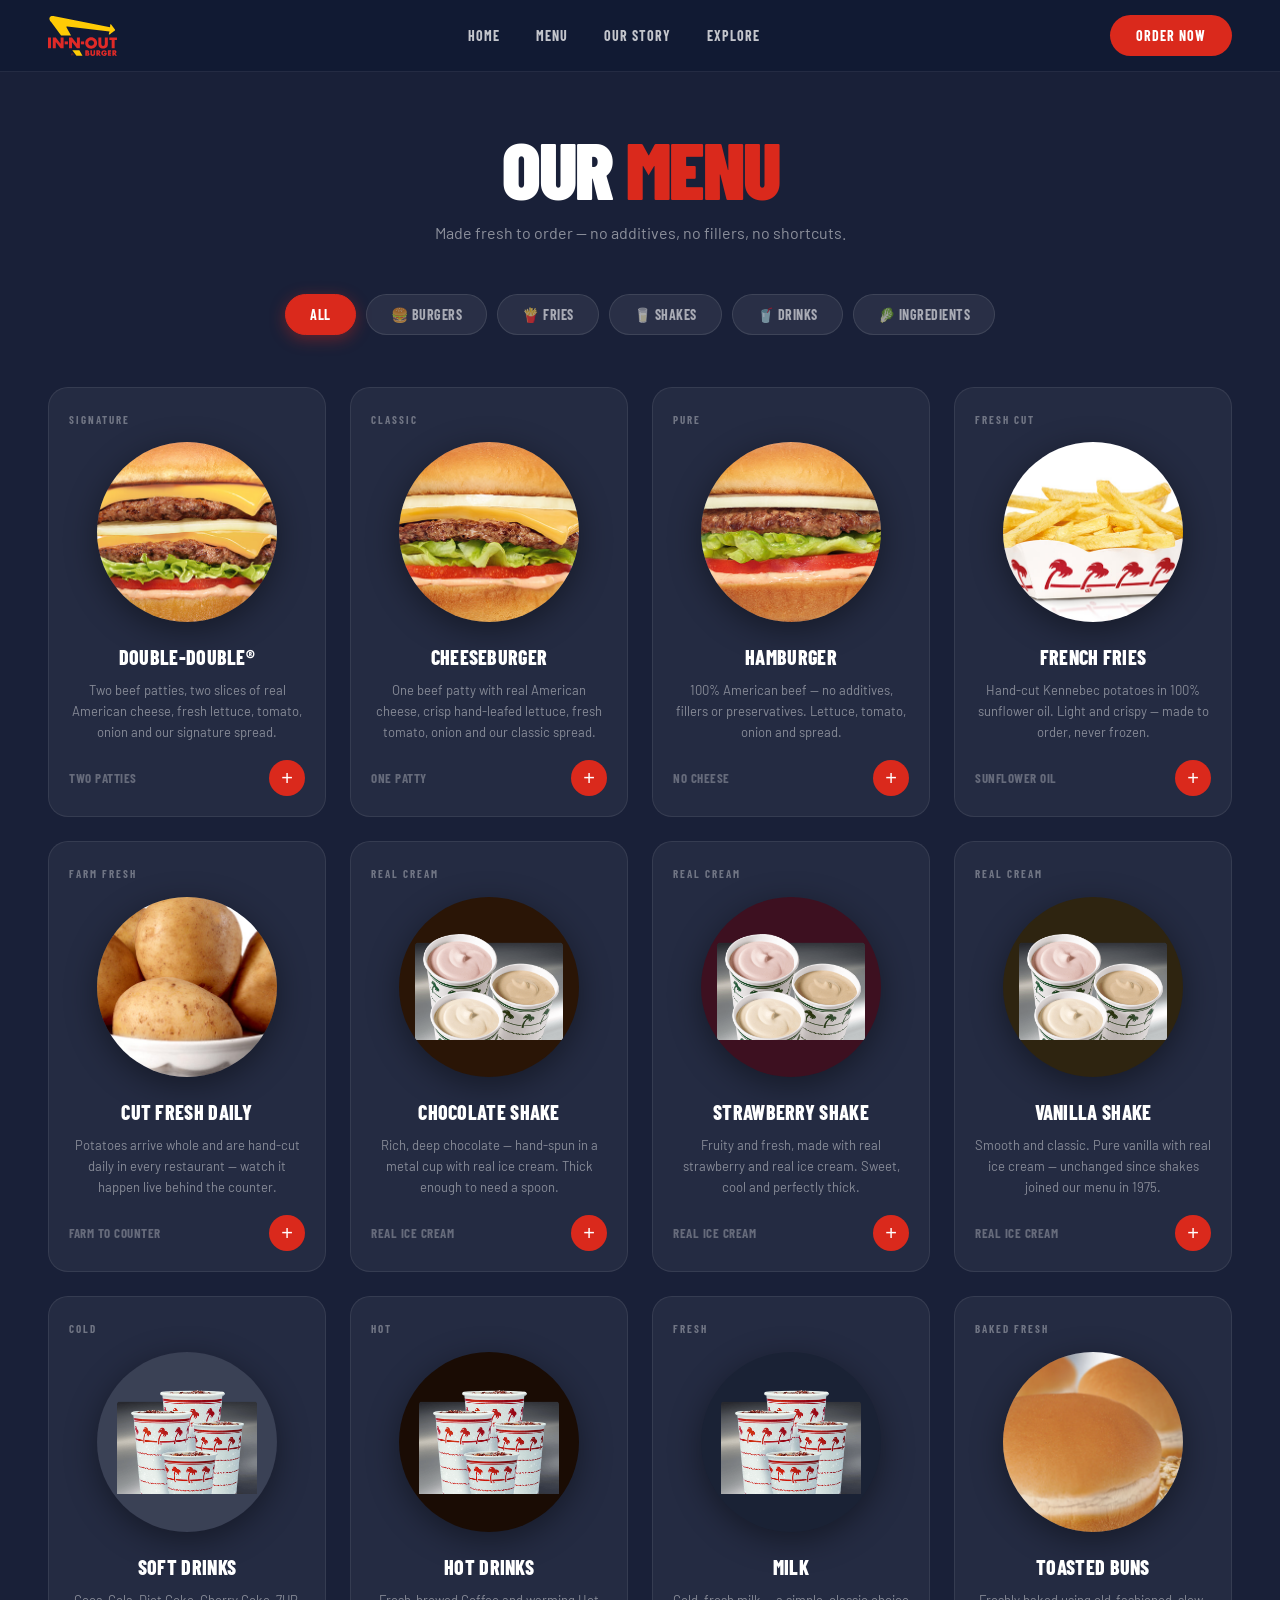
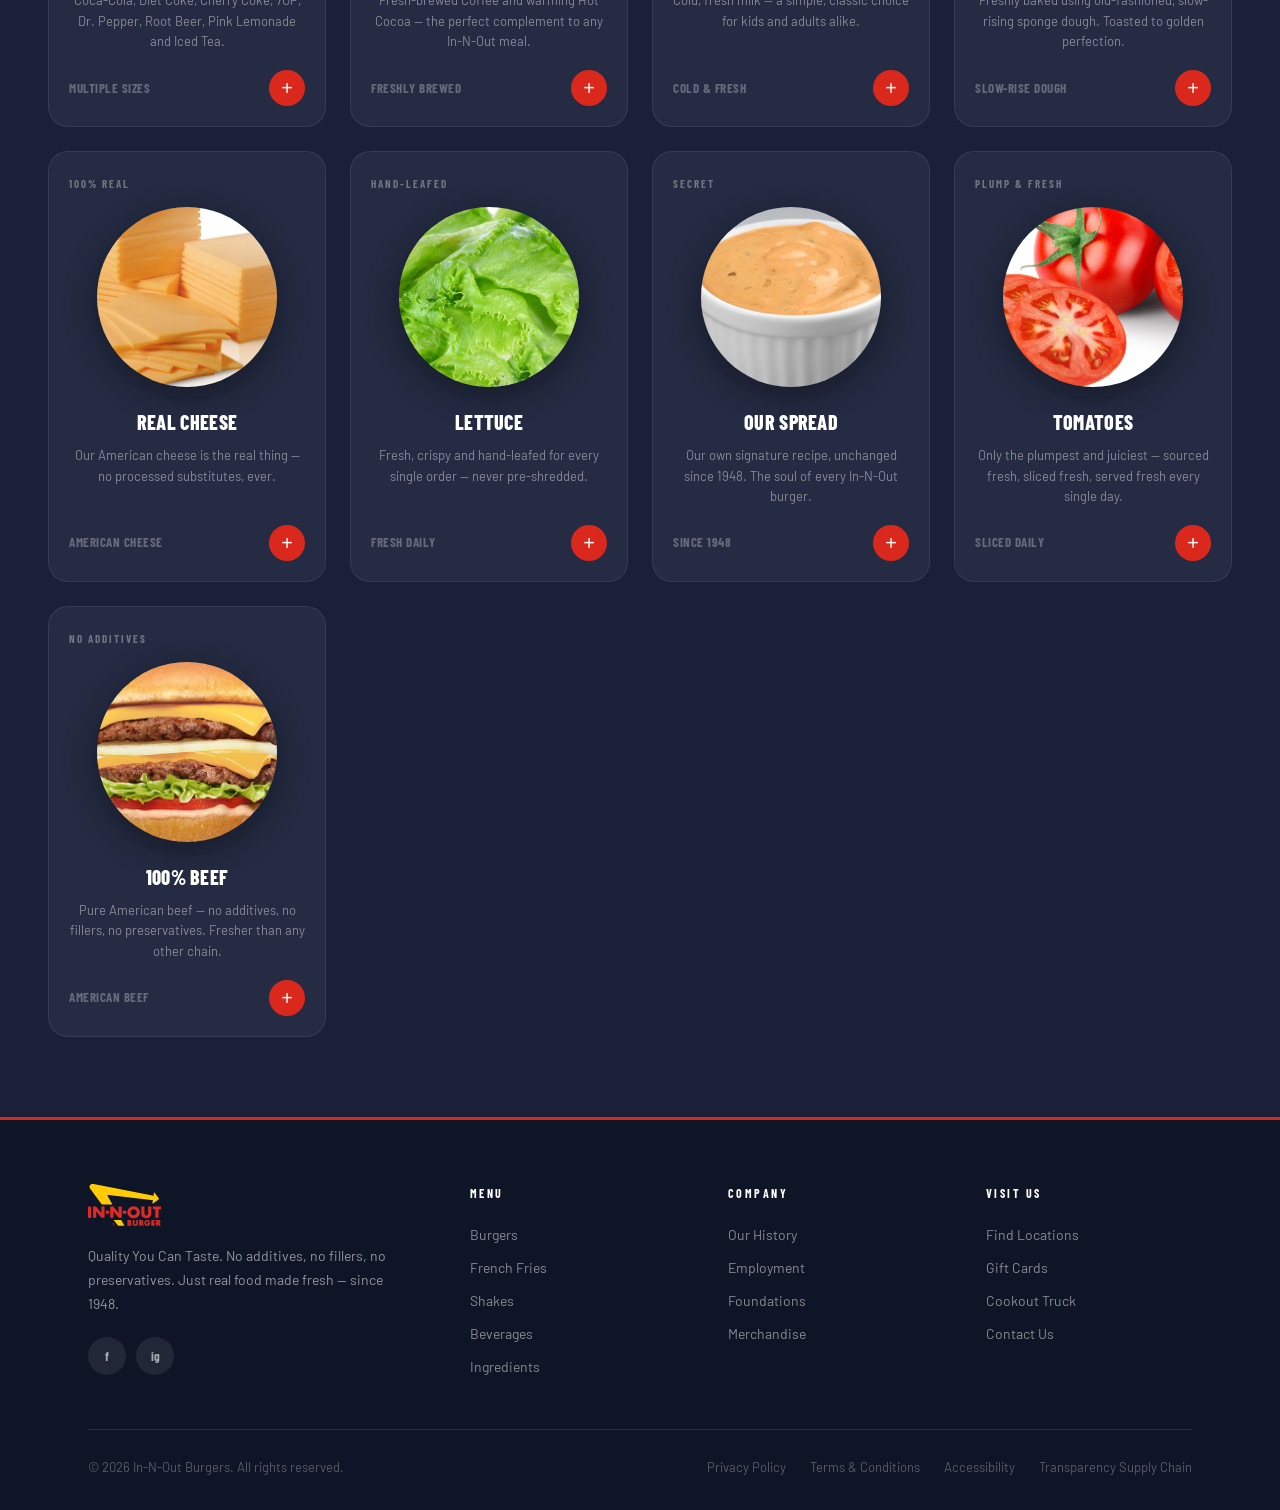
==== commit 036fb2ff: "Redesign: readable hero, feature strip, dark menu page with filter tabs - Restore hero overlay gradi" ====
--- a/menu.html
+++ b/menu.html
@@ -3,17 +3,16 @@
 <head>
   <meta charset="UTF-8">
   <meta name="viewport" content="width=device-width, initial-scale=1.0">
-  <meta name="description" content="In-N-Out Burger Menu — Burgers, Fresh-Cut Fries, Hand-Spun Shakes, and Beverages made fresh daily.">
   <title>Menu | In-N-Out Burger</title>
   <link rel="preconnect" href="https://fonts.googleapis.com">
   <link rel="preconnect" href="https://fonts.gstatic.com" crossorigin>
   <link href="https://fonts.googleapis.com/css2?family=Barlow+Condensed:ital,wght@0,400;0,600;0,700;0,800;0,900;1,800&family=Barlow:wght@400;500;600&display=swap" rel="stylesheet">
   <link rel="stylesheet" href="css/style.css">
 </head>
-<body>
+<body class="menu-page">
 
   <!-- ========== NAVBAR ========== -->
-  <nav class="navbar scrolled" id="navbar">
+  <nav class="navbar navbar--dark scrolled" id="navbar">
     <a href="index.html" class="nav-logo">
       <img src="images/logo.svg" alt="In-N-Out Burger">
     </a>
@@ -24,7 +23,7 @@
       <a href="index.html#more">Explore</a>
     </div>
     <div class="nav-right">
-      <a href="#burgers" class="nav-cta">Order Now</a>
+      <a href="#menu-grid" class="nav-cta">Order Now</a>
       <button class="nav-hamburger" id="hamburger" aria-label="Open menu">
         <span></span><span></span><span></span>
       </button>
@@ -32,277 +31,266 @@
   </nav>
 
   <!-- ========== MOBILE MENU ========== -->
-  <div class="mobile-menu" id="mobileMenu" aria-hidden="true">
+  <div class="mobile-menu mobile-menu--dark" id="mobileMenu" aria-hidden="true">
     <a href="index.html">Home</a>
     <a href="menu.html">Menu</a>
     <a href="index.html#story">Our Story</a>
     <a href="index.html#more">Explore</a>
   </div>
 
-  <!-- ========== MENU HEADER ========== -->
-  <div class="menu-header">
-    <div class="menu-header-bg"></div>
-    <div class="menu-header-overlay"></div>
-    <div class="menu-header-content">
-      <h1 class="menu-header-title">Our Menu</h1>
+  <!-- ========== DARK MENU CONTENT ========== -->
+  <div class="dark-menu-wrap" id="menu-grid">
+
+    <!-- Page header -->
+    <div class="dark-menu-header">
+      <h1 class="dark-menu-title">Our <span>Menu</span></h1>
+      <p class="dark-menu-sub">Made fresh to order — no additives, no fillers, no shortcuts.</p>
+    </div>
+
+    <!-- Filter tabs -->
+    <div class="filter-bar">
+      <button class="filter-tab active" data-filter="all">All</button>
+      <button class="filter-tab" data-filter="burgers">🍔 Burgers</button>
+      <button class="filter-tab" data-filter="fries">🍟 Fries</button>
+      <button class="filter-tab" data-filter="shakes">🥛 Shakes</button>
+      <button class="filter-tab" data-filter="drinks">🥤 Drinks</button>
+      <button class="filter-tab" data-filter="ingredients">🥬 Ingredients</button>
+    </div>
+
+    <!-- Grid -->
+    <div class="dark-grid">
+
+      <!-- BURGERS -->
+      <div class="dark-card" data-category="burgers">
+        <div class="dark-card-badge">Signature</div>
+        <div class="dark-card-img">
+          <img src="images/double-double.jpg" alt="Double-Double">
+        </div>
+        <div class="dark-card-title">Double-Double®</div>
+        <div class="dark-card-desc">Two beef patties, two slices of real American cheese, fresh lettuce, tomato, onion and our signature spread.</div>
+        <div class="dark-card-footer">
+          <span class="dark-card-label">Two patties</span>
+          <button class="dark-card-add" aria-label="Order">+</button>
+        </div>
+      </div>
+
+      <div class="dark-card" data-category="burgers">
+        <div class="dark-card-badge">Classic</div>
+        <div class="dark-card-img">
+          <img src="images/cheeseburger.jpg" alt="Cheeseburger">
+        </div>
+        <div class="dark-card-title">Cheeseburger</div>
+        <div class="dark-card-desc">One beef patty with real American cheese, crisp hand-leafed lettuce, fresh tomato, onion and our classic spread.</div>
+        <div class="dark-card-footer">
+          <span class="dark-card-label">One patty</span>
+          <button class="dark-card-add" aria-label="Order">+</button>
+        </div>
+      </div>
+
+      <div class="dark-card" data-category="burgers">
+        <div class="dark-card-badge">Pure</div>
+        <div class="dark-card-img">
+          <img src="images/hamburger.jpg" alt="Hamburger">
+        </div>
+        <div class="dark-card-title">Hamburger</div>
+        <div class="dark-card-desc">100% American beef — no additives, fillers or preservatives. Lettuce, tomato, onion and spread.</div>
+        <div class="dark-card-footer">
+          <span class="dark-card-label">No cheese</span>
+          <button class="dark-card-add" aria-label="Order">+</button>
+        </div>
+      </div>
+
+      <!-- FRIES -->
+      <div class="dark-card" data-category="fries">
+        <div class="dark-card-badge">Fresh Cut</div>
+        <div class="dark-card-img">
+          <img src="images/fries.jpg" alt="French Fries">
+        </div>
+        <div class="dark-card-title">French Fries</div>
+        <div class="dark-card-desc">Hand-cut Kennebec potatoes in 100% sunflower oil. Light and crispy — made to order, never frozen.</div>
+        <div class="dark-card-footer">
+          <span class="dark-card-label">Sunflower oil</span>
+          <button class="dark-card-add" aria-label="Order">+</button>
+        </div>
+      </div>
+
+      <div class="dark-card" data-category="fries">
+        <div class="dark-card-badge">Farm Fresh</div>
+        <div class="dark-card-img">
+          <img src="images/potatoes.jpg" alt="Fresh Potatoes">
+        </div>
+        <div class="dark-card-title">Cut Fresh Daily</div>
+        <div class="dark-card-desc">Potatoes arrive whole and are hand-cut daily in every restaurant — watch it happen live behind the counter.</div>
+        <div class="dark-card-footer">
+          <span class="dark-card-label">Farm to counter</span>
+          <button class="dark-card-add" aria-label="Order">+</button>
+        </div>
+      </div>
+
+      <!-- SHAKES -->
+      <div class="dark-card" data-category="shakes">
+        <div class="dark-card-badge">Real Cream</div>
+        <div class="dark-card-img dark-card-img--chocolate">
+          <img src="images/shakes.png" alt="Chocolate Shake" style="object-fit:contain;padding:16px;">
+        </div>
+        <div class="dark-card-title">Chocolate Shake</div>
+        <div class="dark-card-desc">Rich, deep chocolate — hand-spun in a metal cup with real ice cream. Thick enough to need a spoon.</div>
+        <div class="dark-card-footer">
+          <span class="dark-card-label">Real ice cream</span>
+          <button class="dark-card-add" aria-label="Order">+</button>
+        </div>
+      </div>
+
+      <div class="dark-card" data-category="shakes">
+        <div class="dark-card-badge">Real Cream</div>
+        <div class="dark-card-img dark-card-img--strawberry">
+          <img src="images/shakes.png" alt="Strawberry Shake" style="object-fit:contain;padding:16px;">
+        </div>
+        <div class="dark-card-title">Strawberry Shake</div>
+        <div class="dark-card-desc">Fruity and fresh, made with real strawberry and real ice cream. Sweet, cool and perfectly thick.</div>
+        <div class="dark-card-footer">
+          <span class="dark-card-label">Real ice cream</span>
+          <button class="dark-card-add" aria-label="Order">+</button>
+        </div>
+      </div>
+
+      <div class="dark-card" data-category="shakes">
+        <div class="dark-card-badge">Real Cream</div>
+        <div class="dark-card-img dark-card-img--vanilla">
+          <img src="images/shakes.png" alt="Vanilla Shake" style="object-fit:contain;padding:16px;">
+        </div>
+        <div class="dark-card-title">Vanilla Shake</div>
+        <div class="dark-card-desc">Smooth and classic. Pure vanilla with real ice cream — unchanged since shakes joined our menu in 1975.</div>
+        <div class="dark-card-footer">
+          <span class="dark-card-label">Real ice cream</span>
+          <button class="dark-card-add" aria-label="Order">+</button>
+        </div>
+      </div>
+
+      <!-- DRINKS -->
+      <div class="dark-card" data-category="drinks">
+        <div class="dark-card-badge">Cold</div>
+        <div class="dark-card-img">
+          <img src="images/cups.png" alt="Soft Drinks" style="object-fit:contain;padding:20px;">
+        </div>
+        <div class="dark-card-title">Soft Drinks</div>
+        <div class="dark-card-desc">Coca-Cola, Diet Coke, Cherry Coke, 7UP, Dr. Pepper, Root Beer, Pink Lemonade and Iced Tea.</div>
+        <div class="dark-card-footer">
+          <span class="dark-card-label">Multiple sizes</span>
+          <button class="dark-card-add" aria-label="Order">+</button>
+        </div>
+      </div>
+
+      <div class="dark-card" data-category="drinks">
+        <div class="dark-card-badge">Hot</div>
+        <div class="dark-card-img dark-card-img--coffee">
+          <img src="images/cups.png" alt="Hot Drinks" style="object-fit:contain;padding:20px;">
+        </div>
+        <div class="dark-card-title">Hot Drinks</div>
+        <div class="dark-card-desc">Fresh-brewed Coffee and warming Hot Cocoa — the perfect complement to any In-N-Out meal.</div>
+        <div class="dark-card-footer">
+          <span class="dark-card-label">Freshly brewed</span>
+          <button class="dark-card-add" aria-label="Order">+</button>
+        </div>
+      </div>
+
+      <div class="dark-card" data-category="drinks">
+        <div class="dark-card-badge">Fresh</div>
+        <div class="dark-card-img dark-card-img--milk">
+          <img src="images/cups.png" alt="Milk" style="object-fit:contain;padding:20px;">
+        </div>
+        <div class="dark-card-title">Milk</div>
+        <div class="dark-card-desc">Cold, fresh milk — a simple, classic choice for kids and adults alike.</div>
+        <div class="dark-card-footer">
+          <span class="dark-card-label">Cold &amp; fresh</span>
+          <button class="dark-card-add" aria-label="Order">+</button>
+        </div>
+      </div>
+
+      <!-- INGREDIENTS -->
+      <div class="dark-card" data-category="ingredients">
+        <div class="dark-card-badge">Baked Fresh</div>
+        <div class="dark-card-img">
+          <img src="images/buns.jpg" alt="Buns">
+        </div>
+        <div class="dark-card-title">Toasted Buns</div>
+        <div class="dark-card-desc">Freshly baked using old-fashioned, slow-rising sponge dough. Toasted to golden perfection.</div>
+        <div class="dark-card-footer">
+          <span class="dark-card-label">Slow-rise dough</span>
+          <button class="dark-card-add" aria-label="View">+</button>
+        </div>
+      </div>
+
+      <div class="dark-card" data-category="ingredients">
+        <div class="dark-card-badge">100% Real</div>
+        <div class="dark-card-img">
+          <img src="images/cheese.jpg" alt="Cheese">
+        </div>
+        <div class="dark-card-title">Real Cheese</div>
+        <div class="dark-card-desc">Our American cheese is the real thing — no processed substitutes, ever.</div>
+        <div class="dark-card-footer">
+          <span class="dark-card-label">American cheese</span>
+          <button class="dark-card-add" aria-label="View">+</button>
+        </div>
+      </div>
+
+      <div class="dark-card" data-category="ingredients">
+        <div class="dark-card-badge">Hand-leafed</div>
+        <div class="dark-card-img">
+          <img src="images/lettuce.jpg" alt="Lettuce">
+        </div>
+        <div class="dark-card-title">Lettuce</div>
+        <div class="dark-card-desc">Fresh, crispy and hand-leafed for every single order — never pre-shredded.</div>
+        <div class="dark-card-footer">
+          <span class="dark-card-label">Fresh daily</span>
+          <button class="dark-card-add" aria-label="View">+</button>
+        </div>
+      </div>
+
+      <div class="dark-card" data-category="ingredients">
+        <div class="dark-card-badge">Secret</div>
+        <div class="dark-card-img">
+          <img src="images/spread.jpg" alt="Spread">
+        </div>
+        <div class="dark-card-title">Our Spread</div>
+        <div class="dark-card-desc">Our own signature recipe, unchanged since 1948. The soul of every In-N-Out burger.</div>
+        <div class="dark-card-footer">
+          <span class="dark-card-label">Since 1948</span>
+          <button class="dark-card-add" aria-label="View">+</button>
+        </div>
+      </div>
+
+      <div class="dark-card" data-category="ingredients">
+        <div class="dark-card-badge">Plump &amp; Fresh</div>
+        <div class="dark-card-img">
+          <img src="images/tomatoes.jpg" alt="Tomatoes">
+        </div>
+        <div class="dark-card-title">Tomatoes</div>
+        <div class="dark-card-desc">Only the plumpest and juiciest — sourced fresh, sliced fresh, served fresh every single day.</div>
+        <div class="dark-card-footer">
+          <span class="dark-card-label">Sliced daily</span>
+          <button class="dark-card-add" aria-label="View">+</button>
+        </div>
+      </div>
+
+      <div class="dark-card" data-category="ingredients">
+        <div class="dark-card-badge">No Additives</div>
+        <div class="dark-card-img">
+          <img src="images/double-double.jpg" alt="100% Beef">
+        </div>
+        <div class="dark-card-title">100% Beef</div>
+        <div class="dark-card-desc">Pure American beef — no additives, no fillers, no preservatives. Fresher than any other chain.</div>
+        <div class="dark-card-footer">
+          <span class="dark-card-label">American beef</span>
+          <button class="dark-card-add" aria-label="View">+</button>
+        </div>
+      </div>
+
     </div>
   </div>
 
-  <!-- ========== STICKY CATEGORY NAV ========== -->
-  <nav class="sticky-cat-nav" id="stickyCatNav">
-    <div class="sticky-cat-nav-inner">
-      <a href="#burgers" class="cat-item" data-target="burgers"><span>🍔&nbsp; Burgers</span></a>
-      <a href="#fries" class="cat-item" data-target="fries"><span>🍟&nbsp; Fries</span></a>
-      <a href="#shakes" class="cat-item" data-target="shakes"><span>🥛&nbsp; Shakes</span></a>
-      <a href="#drinks" class="cat-item" data-target="drinks"><span>🥤&nbsp; Drinks</span></a>
-      <a href="#ingredients" class="cat-item" data-target="ingredients"><span>🥬&nbsp; Ingredients</span></a>
-    </div>
-  </nav>
-
-  <!-- ========== BURGERS ========== -->
-  <section class="menu-section" id="burgers">
-    <div class="menu-section-inner">
-      <div class="menu-section-head fade-up">
-        <h2 class="menu-section-title">Burgers</h2>
-        <p class="menu-section-sub">Made to order, every single time. Fresh beef, real cheese, hand-leafed vegetables — no additives, fillers, or preservatives.</p>
-      </div>
-      <div class="menu-circle-grid">
-        <div class="circle-card fade-up">
-          <div class="circle-img">
-            <img src="images/double-double.jpg" alt="Double-Double">
-          </div>
-          <div class="circle-body">
-            <div class="circle-title">Double-Double®</div>
-            <div class="circle-tag">Two patties · Two cheese</div>
-            <div class="circle-desc">Two beef patties, two slices of real American cheese, fresh hand-leafed lettuce, ripe tomato, and our signature spread.</div>
-          </div>
-        </div>
-        <div class="circle-card fade-up">
-          <div class="circle-img">
-            <img src="images/cheeseburger.jpg" alt="Cheeseburger">
-          </div>
-          <div class="circle-body">
-            <div class="circle-title">Cheeseburger</div>
-            <div class="circle-tag">One patty · One cheese</div>
-            <div class="circle-desc">One patty with real American cheese, crisp lettuce, fresh tomato, onion, and our classic spread on a toasted bun.</div>
-          </div>
-        </div>
-        <div class="circle-card fade-up">
-          <div class="circle-img">
-            <img src="images/hamburger.jpg" alt="Hamburger">
-          </div>
-          <div class="circle-body">
-            <div class="circle-title">Hamburger</div>
-            <div class="circle-tag">100% beef · No cheese</div>
-            <div class="circle-desc">100% American beef, no additives, no fillers, no preservatives. Crisp lettuce, tomato, onion, and spread.</div>
-          </div>
-        </div>
-      </div>
-    </div>
-  </section>
-
-  <!-- ========== FRIES ========== -->
-  <section class="menu-section alt-bg" id="fries">
-    <div class="menu-section-inner">
-      <div class="menu-section-head fade-up">
-        <h2 class="menu-section-title">French Fries</h2>
-        <p class="menu-section-sub">Fresh, hand-cut potatoes prepared in 100% sunflower oil. Never frozen — watch them cut right in front of you.</p>
-      </div>
-      <div class="menu-circle-grid cols-2">
-        <div class="circle-card fade-up">
-          <div class="circle-img">
-            <img src="images/fries.jpg" alt="French Fries">
-          </div>
-          <div class="circle-body">
-            <div class="circle-title">French Fries</div>
-            <div class="circle-tag">Hand-cut · Sunflower oil</div>
-            <div class="circle-desc">Light, crispy, and made to order. Fresh Kennebec potatoes, never frozen and never compromised.</div>
-          </div>
-        </div>
-        <div class="circle-card fade-up">
-          <div class="circle-img">
-            <img src="images/potatoes.jpg" alt="Fresh Potatoes">
-          </div>
-          <div class="circle-body">
-            <div class="circle-title">Cut Fresh Daily</div>
-            <div class="circle-tag">Farm to counter</div>
-            <div class="circle-desc">Potatoes arrive whole and are hand-cut daily in every restaurant — you can watch it happen live right behind the counter.</div>
-          </div>
-        </div>
-      </div>
-    </div>
-  </section>
-
-  <!-- ========== SHAKES ========== -->
-  <section class="menu-section" id="shakes">
-    <div class="menu-section-inner">
-      <div class="menu-section-head fade-up">
-        <h2 class="menu-section-title">Hand-Spun Shakes</h2>
-        <p class="menu-section-sub">Made with real ice cream. Hand-spun fresh every time — no pre-mix, no shortcuts, ever.</p>
-      </div>
-      <div class="menu-circle-grid">
-        <div class="circle-card fade-up">
-          <div class="circle-img circle-img--chocolate">
-            <img src="images/shakes.png" alt="Chocolate Shake">
-          </div>
-          <div class="circle-body">
-            <div class="circle-title">Chocolate</div>
-            <div class="circle-tag">Real ice cream</div>
-            <div class="circle-desc">Rich, deep chocolate made the old-fashioned way — hand-spun in a metal cup, thick enough to need a spoon.</div>
-          </div>
-        </div>
-        <div class="circle-card fade-up">
-          <div class="circle-img circle-img--strawberry">
-            <img src="images/shakes.png" alt="Strawberry Shake">
-          </div>
-          <div class="circle-body">
-            <div class="circle-title">Strawberry</div>
-            <div class="circle-tag">Real ice cream</div>
-            <div class="circle-desc">Fruity and fresh, made with real strawberry and real ice cream. Sweet, cool, and perfectly thick.</div>
-          </div>
-        </div>
-        <div class="circle-card fade-up">
-          <div class="circle-img circle-img--vanilla">
-            <img src="images/shakes.png" alt="Vanilla Shake">
-          </div>
-          <div class="circle-body">
-            <div class="circle-title">Vanilla</div>
-            <div class="circle-tag">Real ice cream</div>
-            <div class="circle-desc">Smooth and classic. Pure vanilla with real ice cream — unchanged since milkshakes joined our menu in 1975.</div>
-          </div>
-        </div>
-      </div>
-    </div>
-  </section>
-
-  <!-- ========== DRINKS ========== -->
-  <section class="menu-section alt-bg" id="drinks">
-    <div class="menu-section-inner">
-      <div class="menu-section-head fade-up">
-        <h2 class="menu-section-title">Beverages</h2>
-        <p class="menu-section-sub">A full range of soft drinks, specialty beverages, and hot drinks — always the perfect pairing.</p>
-      </div>
-      <div class="menu-circle-grid">
-        <div class="circle-card fade-up">
-          <div class="circle-img">
-            <img src="images/cups.png" alt="Soft Drinks" style="object-fit:contain;padding:18px;">
-          </div>
-          <div class="circle-body">
-            <div class="circle-title">Soft Drinks</div>
-            <div class="circle-tag">Multiple sizes</div>
-            <div class="circle-desc">Coca-Cola, Diet Coke, Cherry Coke, 7UP, Dr. Pepper, Root Beer, Pink Lemonade, and Iced Tea.</div>
-          </div>
-        </div>
-        <div class="circle-card fade-up">
-          <div class="circle-img circle-img--coffee">
-            <img src="images/cups.png" alt="Hot Drinks" style="object-fit:contain;padding:18px;">
-          </div>
-          <div class="circle-body">
-            <div class="circle-title">Hot Drinks</div>
-            <div class="circle-tag">Freshly brewed</div>
-            <div class="circle-desc">Fresh-brewed Coffee and warming Hot Cocoa — the perfect complement to any meal.</div>
-          </div>
-        </div>
-        <div class="circle-card fade-up">
-          <div class="circle-img circle-img--milk">
-            <img src="images/cups.png" alt="Milk" style="object-fit:contain;padding:18px;">
-          </div>
-          <div class="circle-body">
-            <div class="circle-title">Milk</div>
-            <div class="circle-tag">Cold &amp; fresh</div>
-            <div class="circle-desc">Cold, fresh milk — a simple, classic choice for kids and adults alike.</div>
-          </div>
-        </div>
-      </div>
-    </div>
-  </section>
-
-  <!-- ========== INGREDIENTS ========== -->
-  <section class="menu-section" id="ingredients">
-    <div class="menu-section-inner">
-      <div class="menu-section-head fade-up">
-        <h2 class="menu-section-title">Our Ingredients</h2>
-        <p class="menu-section-sub">Nothing artificial. Nothing frozen. Every ingredient is sourced fresh and used within days of arrival at our restaurants.</p>
-      </div>
-      <div class="menu-circle-grid cols-4">
-        <div class="circle-card circle-card--sm fade-up">
-          <div class="circle-img circle-img--sm">
-            <img src="images/buns.jpg" alt="Buns" loading="lazy">
-          </div>
-          <div class="circle-body">
-            <div class="circle-title">Toasted Buns</div>
-            <div class="circle-tag">Freshly baked daily</div>
-          </div>
-        </div>
-        <div class="circle-card circle-card--sm fade-up">
-          <div class="circle-img circle-img--sm">
-            <img src="images/cheese.jpg" alt="Cheese" loading="lazy">
-          </div>
-          <div class="circle-body">
-            <div class="circle-title">Real Cheese</div>
-            <div class="circle-tag">100% American</div>
-          </div>
-        </div>
-        <div class="circle-card circle-card--sm fade-up">
-          <div class="circle-img circle-img--sm">
-            <img src="images/onions.jpg" alt="Onions" loading="lazy">
-          </div>
-          <div class="circle-body">
-            <div class="circle-title">Onions</div>
-            <div class="circle-tag">Sliced or grilled</div>
-          </div>
-        </div>
-        <div class="circle-card circle-card--sm fade-up">
-          <div class="circle-img circle-img--sm">
-            <img src="images/lettuce.jpg" alt="Lettuce" loading="lazy">
-          </div>
-          <div class="circle-body">
-            <div class="circle-title">Lettuce</div>
-            <div class="circle-tag">Hand-leafed fresh</div>
-          </div>
-        </div>
-        <div class="circle-card circle-card--sm fade-up">
-          <div class="circle-img circle-img--sm">
-            <img src="images/spread.jpg" alt="Spread" loading="lazy">
-          </div>
-          <div class="circle-body">
-            <div class="circle-title">Our Spread</div>
-            <div class="circle-tag">Unchanged since 1948</div>
-          </div>
-        </div>
-        <div class="circle-card circle-card--sm fade-up">
-          <div class="circle-img circle-img--sm">
-            <img src="images/tomatoes.jpg" alt="Tomatoes" loading="lazy">
-          </div>
-          <div class="circle-body">
-            <div class="circle-title">Tomatoes</div>
-            <div class="circle-tag">Plump &amp; juicy</div>
-          </div>
-        </div>
-        <div class="circle-card circle-card--sm fade-up">
-          <div class="circle-img circle-img--sm">
-            <img src="images/potatoes.jpg" alt="Potatoes" loading="lazy">
-          </div>
-          <div class="circle-body">
-            <div class="circle-title">Potatoes</div>
-            <div class="circle-tag">Never frozen</div>
-          </div>
-        </div>
-        <div class="circle-card circle-card--sm fade-up">
-          <div class="circle-img circle-img--sm">
-            <img src="images/double-double.jpg" alt="100% Beef" loading="lazy">
-          </div>
-          <div class="circle-body">
-            <div class="circle-title">100% Beef</div>
-            <div class="circle-tag">No additives ever</div>
-          </div>
-        </div>
-      </div>
-    </div>
-  </section>
-
   <!-- ========== FOOTER ========== -->
-  <footer>
+  <footer class="footer--dark-page">
     <div class="footer-inner">
       <div class="footer-top">
         <div>
@@ -318,11 +306,11 @@
         <div>
           <div class="footer-col-title">Menu</div>
           <div class="footer-col-links">
-            <a href="#burgers">Burgers</a>
-            <a href="#fries">French Fries</a>
-            <a href="#shakes">Shakes</a>
-            <a href="#drinks">Beverages</a>
-            <a href="#ingredients">Ingredients</a>
+            <a href="#" onclick="filterMenu('burgers')">Burgers</a>
+            <a href="#" onclick="filterMenu('fries')">French Fries</a>
+            <a href="#" onclick="filterMenu('shakes')">Shakes</a>
+            <a href="#" onclick="filterMenu('drinks')">Beverages</a>
+            <a href="#" onclick="filterMenu('ingredients')">Ingredients</a>
           </div>
         </div>
         <div>
--- a/css/style.css
+++ b/css/style.css
@@ -179,7 +179,7 @@
 .hero-overlay {
   position: absolute;
   inset: 0;
-  background: linear-gradient(120deg, rgba(0,0,0,0.72) 0%, rgba(0,0,0,0.4) 55%, rgba(0,0,0,0.05) 100%);
+  background: linear-gradient(105deg, rgba(0,0,0,0.72) 0%, rgba(0,0,0,0.38) 48%, rgba(0,0,0,0.08) 100%);
 }
 .hero-content {
   position: relative;
@@ -214,15 +214,17 @@
   text-transform: uppercase;
   color: white;
   margin-bottom: 24px;
+  text-shadow: 0 2px 24px rgba(0,0,0,0.45);
 }
 .hero-title span { color: var(--yellow); }
 .hero-subtitle {
   font-size: 17px;
-  color: rgba(255, 255, 255, 0.85);
+  color: rgba(255, 255, 255, 0.92);
   max-width: 440px;
   margin-bottom: 40px;
   line-height: 1.7;
   font-weight: 400;
+  text-shadow: 0 1px 12px rgba(0,0,0,0.5);
 }
 .hero-actions {
   display: flex;
@@ -853,6 +855,40 @@
   gap: 32px 24px;
 }
 
+/* Homepage overrides — larger circles, 3×2 grid */
+.home-circle-grid {
+  gap: 52px 40px;
+}
+.home-circle-grid .circle-img {
+  width: 260px;
+  height: 260px;
+}
+.home-circle-grid .circle-title { font-size: 24px; }
+
+/* Homepage section head — centered */
+.home-section-head {
+  text-align: center;
+  margin-bottom: 56px;
+}
+.home-section-head .section-title {
+  display: inline-block;
+}
+.home-section-head .section-title::after {
+  content: '';
+  display: block;
+  width: 48px;
+  height: 3px;
+  background: var(--red);
+  margin: 14px auto 0;
+  border-radius: 2px;
+}
+
+/* CTA below the circle grid */
+.home-circle-cta {
+  text-align: center;
+  margin-top: 52px;
+}
+
 /* ===== CIRCLE CARD ===== */
 .circle-card {
   display: flex;
@@ -865,8 +901,8 @@
 
 /* Circular image */
 .circle-img {
-  width: 210px;
-  height: 210px;
+  width: 250px;
+  height: 250px;
   border-radius: 50%;
   overflow: hidden;
   background: #f0ede6;
@@ -1046,9 +1082,11 @@
   .quality-grid { grid-template-columns: 1fr; }
   .menu-circle-grid { grid-template-columns: repeat(2, 1fr) !important; max-width: 100% !important; gap: 28px 16px; }
   .menu-circle-grid.cols-4 { grid-template-columns: repeat(2, 1fr) !important; }
-  .circle-img { width: 150px; height: 150px; }
+  .home-circle-grid .circle-img { width: 150px; height: 150px; }
+  .circle-img { width: 160px; height: 160px; }
   .circle-img--sm { width: 110px; height: 110px; }
   .circle-title { font-size: 18px; }
+  .home-circle-grid .circle-title { font-size: 18px; }
   .tiles-grid { grid-template-columns: 1fr; grid-template-rows: auto; }
   .tiles-grid .tile:first-child { grid-row: auto; }
   .tiles-grid .tile-img { min-height: 220px; }
@@ -1071,4 +1109,308 @@
   .menu-circle-grid { grid-template-columns: 1fr !important; }
   .circle-img { width: 180px; height: 180px; }
   .footer-legal { gap: 14px; }
-}
+  .feature-strip { flex-direction: column; }
+  .feature-item { border-right: none; border-bottom: 1px solid var(--border-light); }
+  .feature-item:last-child { border-bottom: none; }
+  .dark-grid { grid-template-columns: 1fr !important; }
+}
+
+/* ===================================================
+   FEATURE STRIP — Homepage horizontal menu showcase
+   =================================================== */
+.section--strip { padding-bottom: 0; }
+
+.feature-strip {
+  display: flex;
+  border-radius: 20px;
+  overflow: hidden;
+  border: 1px solid var(--border-light);
+  box-shadow: var(--shadow);
+  background: #fdf8f2;
+}
+.feature-item {
+  flex: 1;
+  display: flex;
+  align-items: center;
+  justify-content: space-between;
+  padding: 28px 26px 28px 28px;
+  gap: 12px;
+  border-right: 1px solid var(--border-light);
+  text-decoration: none;
+  color: inherit;
+  transition: background var(--transition);
+  min-width: 0;
+}
+.feature-item:last-child { border-right: none; }
+.feature-item:hover { background: #f5ede0; }
+.feature-item:hover .feature-img img { transform: scale(1.08) rotate(-4deg); }
+.feature-text { min-width: 0; flex: 1; }
+.feature-tag {
+  display: block;
+  font-family: var(--font-main);
+  font-size: 11px;
+  font-weight: 700;
+  letter-spacing: 2.5px;
+  text-transform: uppercase;
+  color: var(--red);
+  margin-bottom: 8px;
+}
+.feature-name {
+  font-family: var(--font-main);
+  font-size: clamp(20px, 2vw, 28px);
+  font-weight: 900;
+  text-transform: uppercase;
+  color: var(--text-primary);
+  line-height: 1.05;
+  letter-spacing: -0.5px;
+}
+.feature-img {
+  width: 88px;
+  height: 88px;
+  flex-shrink: 0;
+  border-radius: 50%;
+  overflow: hidden;
+  background: #e8e0d5;
+  box-shadow: 0 4px 16px rgba(0,0,0,0.12);
+}
+.feature-img img {
+  width: 100%;
+  height: 100%;
+  object-fit: cover;
+  transition: transform 0.4s ease;
+}
+.feature-img--contain img { object-fit: contain; padding: 8px; }
+
+/* ===================================================
+   DARK MENU PAGE
+   =================================================== */
+.menu-page {
+  background: #192038;
+  color: #ffffff;
+}
+
+/* Dark navbar override */
+.navbar--dark {
+  background: rgba(18, 26, 52, 0.97) !important;
+  border-bottom-color: rgba(255,255,255,0.08) !important;
+}
+.navbar--dark .nav-links a { color: rgba(255,255,255,0.75); }
+.navbar--dark .nav-links a:hover { color: var(--yellow); }
+.navbar--dark .nav-hamburger span { background: white; }
+
+/* Dark mobile menu */
+.mobile-menu--dark {
+  background: #121a34 !important;
+  border-bottom-color: rgba(255,255,255,0.08) !important;
+}
+.mobile-menu--dark a { color: rgba(255,255,255,0.85) !important; border-bottom-color: rgba(255,255,255,0.08) !important; }
+.mobile-menu--dark a:hover { color: var(--yellow) !important; }
+
+/* Dark menu wrapper */
+.dark-menu-wrap {
+  max-width: 1280px;
+  margin: 0 auto;
+  padding: calc(var(--nav-height) + 56px) 48px 80px;
+}
+
+/* Dark page header */
+.dark-menu-header {
+  text-align: center;
+  margin-bottom: 48px;
+}
+.dark-menu-title {
+  font-family: var(--font-main);
+  font-size: clamp(48px, 7vw, 80px);
+  font-weight: 900;
+  text-transform: uppercase;
+  letter-spacing: -2px;
+  color: #ffffff;
+  line-height: 1;
+  margin-bottom: 12px;
+}
+.dark-menu-title span { color: var(--red); }
+.dark-menu-sub {
+  font-size: 16px;
+  color: rgba(255,255,255,0.5);
+  line-height: 1.6;
+}
+
+/* Filter bar */
+.filter-bar {
+  display: flex;
+  gap: 10px;
+  flex-wrap: wrap;
+  justify-content: center;
+  margin-bottom: 52px;
+}
+.filter-tab {
+  padding: 11px 24px;
+  border-radius: 50px;
+  font-family: var(--font-main);
+  font-weight: 700;
+  font-size: 14px;
+  letter-spacing: 0.5px;
+  text-transform: uppercase;
+  background: rgba(255,255,255,0.07);
+  color: rgba(255,255,255,0.6);
+  border: 1px solid rgba(255,255,255,0.1);
+  cursor: pointer;
+  transition: background var(--transition), color var(--transition), border-color var(--transition), transform var(--transition);
+}
+.filter-tab:hover {
+  background: rgba(255,255,255,0.13);
+  color: rgba(255,255,255,0.9);
+  transform: translateY(-1px);
+}
+.filter-tab.active {
+  background: var(--red);
+  color: #ffffff;
+  border-color: var(--red);
+  box-shadow: 0 4px 16px rgba(218,41,28,0.4);
+}
+
+/* Dark 4-col grid */
+.dark-grid {
+  display: grid;
+  grid-template-columns: repeat(4, 1fr);
+  gap: 24px;
+}
+
+/* Dark card */
+.dark-card {
+  background: rgba(255,255,255,0.05);
+  border: 1px solid rgba(255,255,255,0.08);
+  border-radius: 20px;
+  padding: 24px 20px 20px;
+  display: flex;
+  flex-direction: column;
+  align-items: center;
+  text-align: center;
+  transition: transform var(--transition), background var(--transition), box-shadow var(--transition);
+  cursor: pointer;
+}
+.dark-card:hover {
+  transform: translateY(-6px);
+  background: rgba(255,255,255,0.09);
+  box-shadow: 0 16px 40px rgba(0,0,0,0.4);
+}
+.dark-card.hidden { display: none; }
+
+/* Badge */
+.dark-card-badge {
+  font-family: var(--font-main);
+  font-size: 11px;
+  font-weight: 700;
+  letter-spacing: 2px;
+  text-transform: uppercase;
+  color: rgba(255,255,255,0.35);
+  margin-bottom: 14px;
+  align-self: flex-start;
+}
+
+/* Circular image */
+.dark-card-img {
+  width: 180px;
+  height: 180px;
+  border-radius: 50%;
+  overflow: hidden;
+  background: rgba(255,255,255,0.1);
+  margin-bottom: 20px;
+  box-shadow: 0 8px 32px rgba(0,0,0,0.4);
+  flex-shrink: 0;
+  transition: transform var(--transition), box-shadow var(--transition);
+}
+.dark-card:hover .dark-card-img {
+  transform: scale(1.05);
+  box-shadow: 0 14px 44px rgba(0,0,0,0.5);
+}
+.dark-card-img img {
+  width: 100%;
+  height: 100%;
+  object-fit: cover;
+  transition: transform 0.45s ease;
+}
+.dark-card:hover .dark-card-img img { transform: scale(1.07); }
+
+/* Tinted circular bgs */
+.dark-card-img--chocolate { background: #2a1506; }
+.dark-card-img--strawberry { background: #3d1020; }
+.dark-card-img--vanilla { background: #2e2410; }
+.dark-card-img--coffee { background: #1a0c04; }
+.dark-card-img--milk { background: #1a2235; }
+
+/* Text */
+.dark-card-title {
+  font-family: var(--font-main);
+  font-size: 20px;
+  font-weight: 800;
+  text-transform: uppercase;
+  color: #ffffff;
+  letter-spacing: 0.3px;
+  margin-bottom: 8px;
+}
+.dark-card-desc {
+  font-size: 13px;
+  color: rgba(255,255,255,0.45);
+  line-height: 1.6;
+  margin-bottom: 18px;
+  flex: 1;
+}
+
+/* Footer row */
+.dark-card-footer {
+  display: flex;
+  align-items: center;
+  justify-content: space-between;
+  width: 100%;
+  margin-top: auto;
+}
+.dark-card-label {
+  font-family: var(--font-main);
+  font-size: 13px;
+  font-weight: 700;
+  letter-spacing: 0.5px;
+  text-transform: uppercase;
+  color: rgba(255,255,255,0.3);
+}
+.dark-card-add {
+  width: 36px;
+  height: 36px;
+  background: var(--red);
+  border: none;
+  border-radius: 50%;
+  color: white;
+  font-size: 20px;
+  font-weight: 300;
+  line-height: 1;
+  display: flex;
+  align-items: center;
+  justify-content: center;
+  cursor: pointer;
+  transition: background var(--transition), transform var(--transition), box-shadow var(--transition);
+  flex-shrink: 0;
+}
+.dark-card-add:hover {
+  background: var(--red-dark);
+  transform: scale(1.12);
+  box-shadow: 0 4px 14px rgba(218,41,28,0.5);
+}
+
+/* Footer on dark page */
+.footer--dark-page { background: #0e1526; border-top: 3px solid var(--red); }
+
+/* Responsive dark grid */
+@media (max-width: 1100px) {
+  .dark-grid { grid-template-columns: repeat(3, 1fr); }
+  .dark-menu-wrap { padding: calc(var(--nav-height) + 40px) 32px 60px; }
+}
+@media (max-width: 768px) {
+  .dark-grid { grid-template-columns: repeat(2, 1fr); gap: 16px; }
+  .dark-menu-wrap { padding: calc(var(--nav-height) + 28px) 20px 48px; }
+  .dark-card-img { width: 130px; height: 130px; }
+  .feature-strip { flex-direction: column; border-radius: 16px; }
+  .feature-item { border-right: none; border-bottom: 1px solid var(--border-light); padding: 20px; }
+  .feature-item:last-child { border-bottom: none; }
+  .feature-name { font-size: 22px; }
+  .feature-img { width: 72px; height: 72px; }
+}
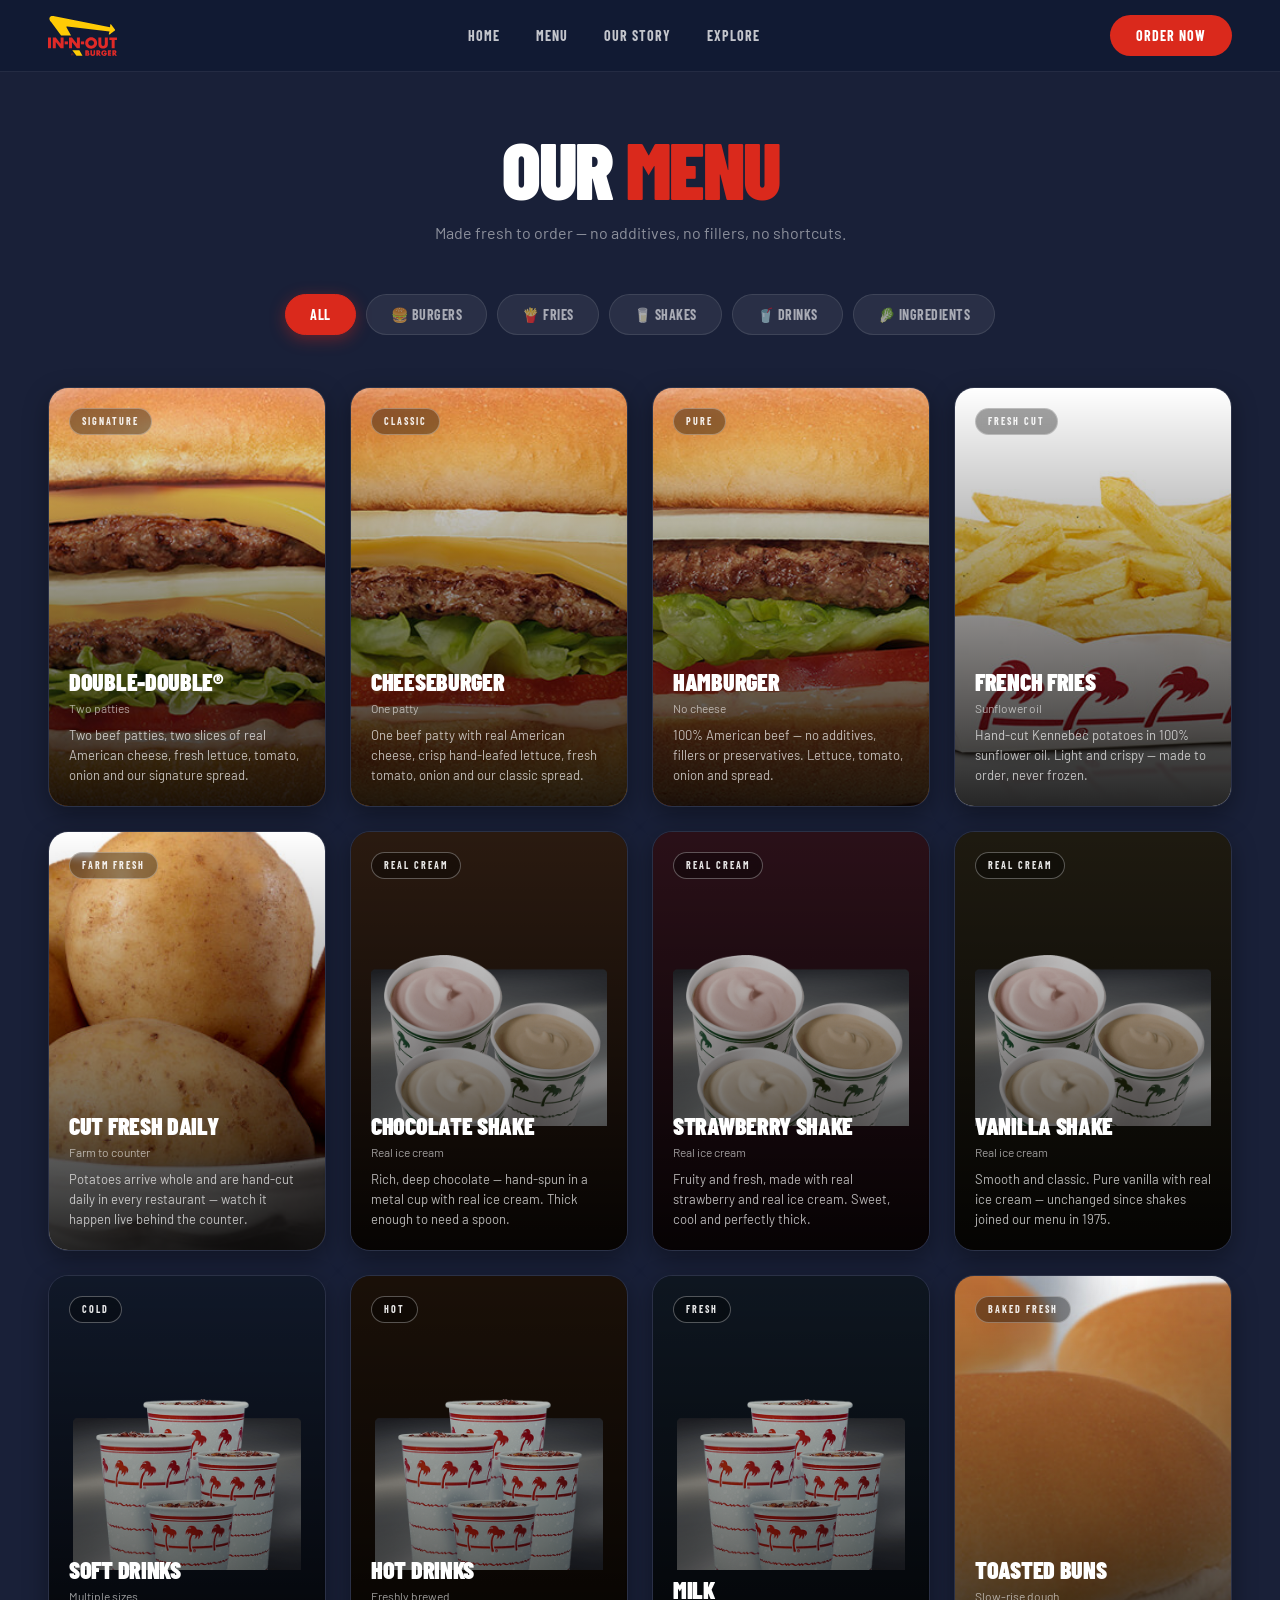
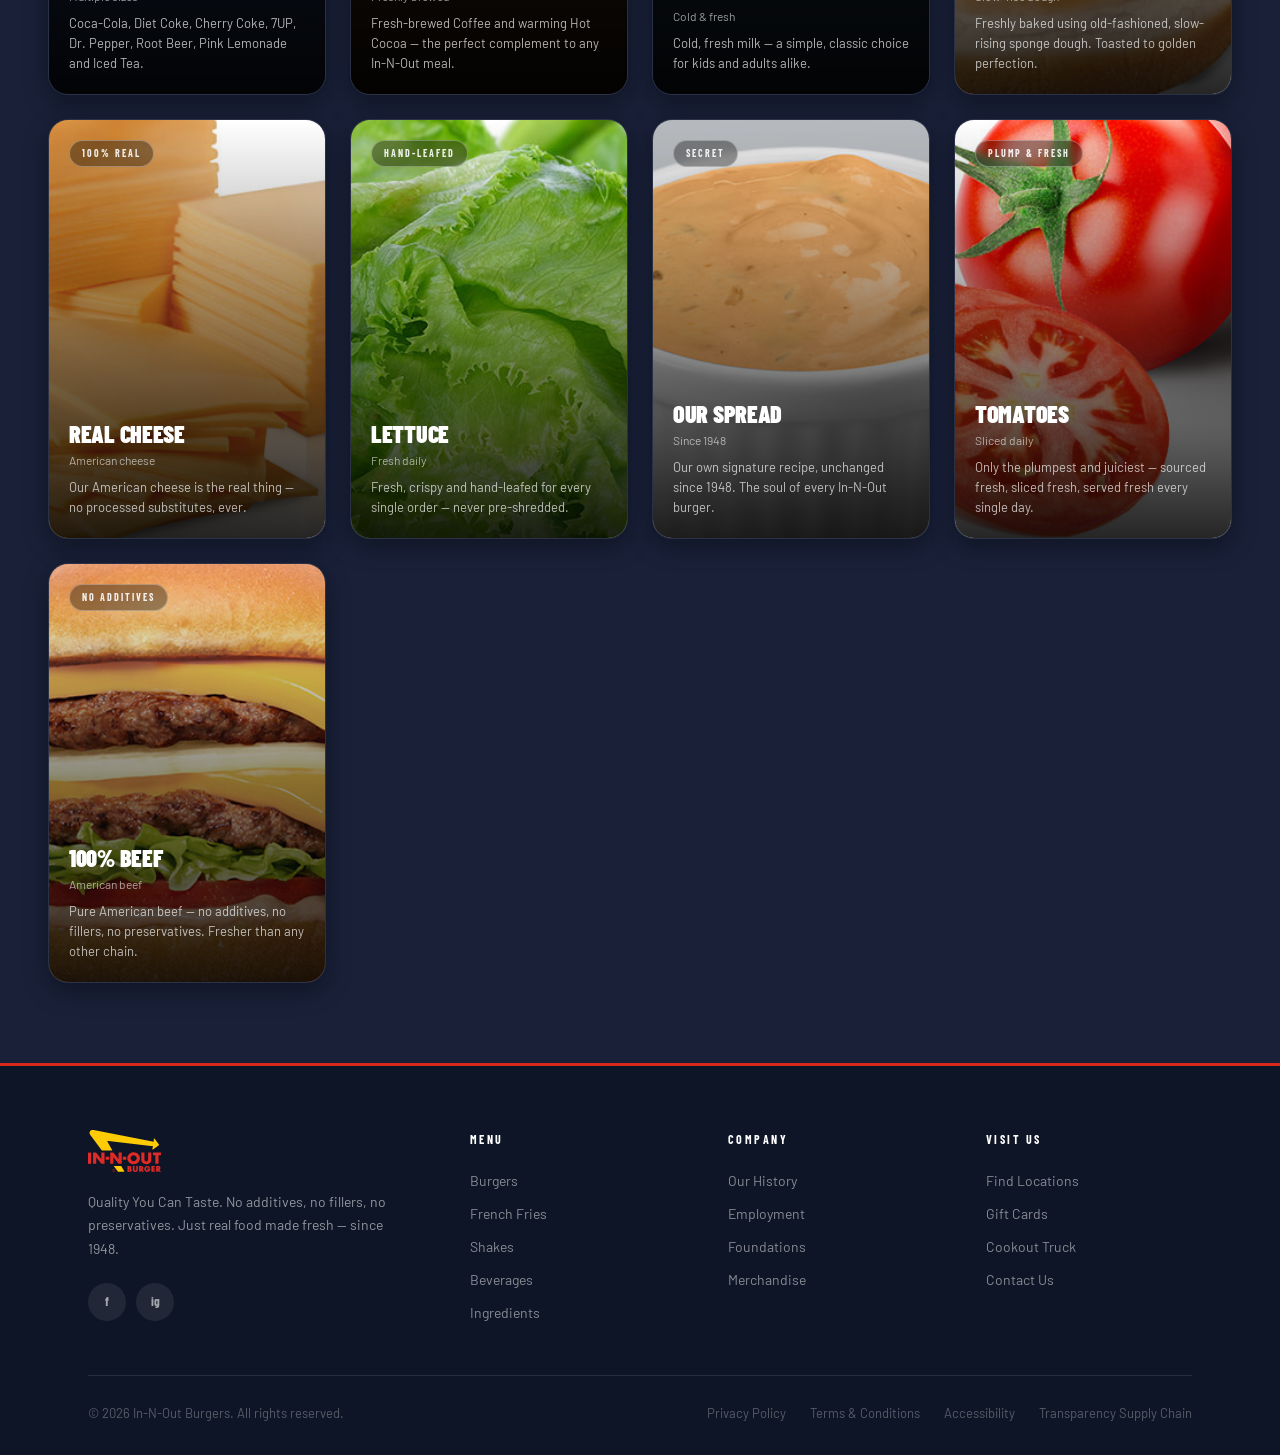
==== commit fad00b92: "Redesign menu cards: TravelCard-style full-image with hover reveal" ====
--- a/menu.html
+++ b/menu.html
@@ -62,227 +62,278 @@
 
       <!-- BURGERS -->
       <div class="dark-card" data-category="burgers">
-        <div class="dark-card-badge">Signature</div>
-        <div class="dark-card-img">
-          <img src="images/double-double.jpg" alt="Double-Double">
-        </div>
-        <div class="dark-card-title">Double-Double®</div>
-        <div class="dark-card-desc">Two beef patties, two slices of real American cheese, fresh lettuce, tomato, onion and our signature spread.</div>
-        <div class="dark-card-footer">
-          <span class="dark-card-label">Two patties</span>
-          <button class="dark-card-add" aria-label="Order">+</button>
+        <img class="dark-card-bg" src="images/double-double.jpg" alt="Double-Double">
+        <div class="dark-card-gradient"></div>
+        <div class="dark-card-inner">
+          <div class="dark-card-top"><span class="dark-card-badge">Signature</span></div>
+          <div class="dark-card-mid">
+            <h3 class="dark-card-title">Double-Double®</h3>
+            <p class="dark-card-label">Two patties</p>
+            <p class="dark-card-desc">Two beef patties, two slices of real American cheese, fresh lettuce, tomato, onion and our signature spread.</p>
+          </div>
+          <div class="dark-card-bottom">
+            <button class="dark-card-order">Order Now <span>&rarr;</span></button>
+          </div>
         </div>
       </div>
 
       <div class="dark-card" data-category="burgers">
-        <div class="dark-card-badge">Classic</div>
-        <div class="dark-card-img">
-          <img src="images/cheeseburger.jpg" alt="Cheeseburger">
-        </div>
-        <div class="dark-card-title">Cheeseburger</div>
-        <div class="dark-card-desc">One beef patty with real American cheese, crisp hand-leafed lettuce, fresh tomato, onion and our classic spread.</div>
-        <div class="dark-card-footer">
-          <span class="dark-card-label">One patty</span>
-          <button class="dark-card-add" aria-label="Order">+</button>
+        <img class="dark-card-bg" src="images/cheeseburger.jpg" alt="Cheeseburger">
+        <div class="dark-card-gradient"></div>
+        <div class="dark-card-inner">
+          <div class="dark-card-top"><span class="dark-card-badge">Classic</span></div>
+          <div class="dark-card-mid">
+            <h3 class="dark-card-title">Cheeseburger</h3>
+            <p class="dark-card-label">One patty</p>
+            <p class="dark-card-desc">One beef patty with real American cheese, crisp hand-leafed lettuce, fresh tomato, onion and our classic spread.</p>
+          </div>
+          <div class="dark-card-bottom">
+            <button class="dark-card-order">Order Now <span>&rarr;</span></button>
+          </div>
         </div>
       </div>
 
       <div class="dark-card" data-category="burgers">
-        <div class="dark-card-badge">Pure</div>
-        <div class="dark-card-img">
-          <img src="images/hamburger.jpg" alt="Hamburger">
-        </div>
-        <div class="dark-card-title">Hamburger</div>
-        <div class="dark-card-desc">100% American beef — no additives, fillers or preservatives. Lettuce, tomato, onion and spread.</div>
-        <div class="dark-card-footer">
-          <span class="dark-card-label">No cheese</span>
-          <button class="dark-card-add" aria-label="Order">+</button>
+        <img class="dark-card-bg" src="images/hamburger.jpg" alt="Hamburger">
+        <div class="dark-card-gradient"></div>
+        <div class="dark-card-inner">
+          <div class="dark-card-top"><span class="dark-card-badge">Pure</span></div>
+          <div class="dark-card-mid">
+            <h3 class="dark-card-title">Hamburger</h3>
+            <p class="dark-card-label">No cheese</p>
+            <p class="dark-card-desc">100% American beef — no additives, fillers or preservatives. Lettuce, tomato, onion and spread.</p>
+          </div>
+          <div class="dark-card-bottom">
+            <button class="dark-card-order">Order Now <span>&rarr;</span></button>
+          </div>
         </div>
       </div>
 
       <!-- FRIES -->
       <div class="dark-card" data-category="fries">
-        <div class="dark-card-badge">Fresh Cut</div>
-        <div class="dark-card-img">
-          <img src="images/fries.jpg" alt="French Fries">
-        </div>
-        <div class="dark-card-title">French Fries</div>
-        <div class="dark-card-desc">Hand-cut Kennebec potatoes in 100% sunflower oil. Light and crispy — made to order, never frozen.</div>
-        <div class="dark-card-footer">
-          <span class="dark-card-label">Sunflower oil</span>
-          <button class="dark-card-add" aria-label="Order">+</button>
+        <img class="dark-card-bg" src="images/fries.jpg" alt="French Fries">
+        <div class="dark-card-gradient"></div>
+        <div class="dark-card-inner">
+          <div class="dark-card-top"><span class="dark-card-badge">Fresh Cut</span></div>
+          <div class="dark-card-mid">
+            <h3 class="dark-card-title">French Fries</h3>
+            <p class="dark-card-label">Sunflower oil</p>
+            <p class="dark-card-desc">Hand-cut Kennebec potatoes in 100% sunflower oil. Light and crispy — made to order, never frozen.</p>
+          </div>
+          <div class="dark-card-bottom">
+            <button class="dark-card-order">Order Now <span>&rarr;</span></button>
+          </div>
         </div>
       </div>
 
       <div class="dark-card" data-category="fries">
-        <div class="dark-card-badge">Farm Fresh</div>
-        <div class="dark-card-img">
-          <img src="images/potatoes.jpg" alt="Fresh Potatoes">
-        </div>
-        <div class="dark-card-title">Cut Fresh Daily</div>
-        <div class="dark-card-desc">Potatoes arrive whole and are hand-cut daily in every restaurant — watch it happen live behind the counter.</div>
-        <div class="dark-card-footer">
-          <span class="dark-card-label">Farm to counter</span>
-          <button class="dark-card-add" aria-label="Order">+</button>
+        <img class="dark-card-bg" src="images/potatoes.jpg" alt="Fresh Potatoes">
+        <div class="dark-card-gradient"></div>
+        <div class="dark-card-inner">
+          <div class="dark-card-top"><span class="dark-card-badge">Farm Fresh</span></div>
+          <div class="dark-card-mid">
+            <h3 class="dark-card-title">Cut Fresh Daily</h3>
+            <p class="dark-card-label">Farm to counter</p>
+            <p class="dark-card-desc">Potatoes arrive whole and are hand-cut daily in every restaurant — watch it happen live behind the counter.</p>
+          </div>
+          <div class="dark-card-bottom">
+            <button class="dark-card-order">Order Now <span>&rarr;</span></button>
+          </div>
         </div>
       </div>
 
       <!-- SHAKES -->
       <div class="dark-card" data-category="shakes">
-        <div class="dark-card-badge">Real Cream</div>
-        <div class="dark-card-img dark-card-img--chocolate">
-          <img src="images/shakes.png" alt="Chocolate Shake" style="object-fit:contain;padding:16px;">
-        </div>
-        <div class="dark-card-title">Chocolate Shake</div>
-        <div class="dark-card-desc">Rich, deep chocolate — hand-spun in a metal cup with real ice cream. Thick enough to need a spoon.</div>
-        <div class="dark-card-footer">
-          <span class="dark-card-label">Real ice cream</span>
-          <button class="dark-card-add" aria-label="Order">+</button>
+        <img class="dark-card-bg" src="images/shakes.png" alt="Chocolate Shake" style="object-fit:contain;padding:20px;background:#2a1a10;">
+        <div class="dark-card-gradient"></div>
+        <div class="dark-card-inner">
+          <div class="dark-card-top"><span class="dark-card-badge">Real Cream</span></div>
+          <div class="dark-card-mid">
+            <h3 class="dark-card-title">Chocolate Shake</h3>
+            <p class="dark-card-label">Real ice cream</p>
+            <p class="dark-card-desc">Rich, deep chocolate — hand-spun in a metal cup with real ice cream. Thick enough to need a spoon.</p>
+          </div>
+          <div class="dark-card-bottom">
+            <button class="dark-card-order">Order Now <span>&rarr;</span></button>
+          </div>
         </div>
       </div>
 
       <div class="dark-card" data-category="shakes">
-        <div class="dark-card-badge">Real Cream</div>
-        <div class="dark-card-img dark-card-img--strawberry">
-          <img src="images/shakes.png" alt="Strawberry Shake" style="object-fit:contain;padding:16px;">
-        </div>
-        <div class="dark-card-title">Strawberry Shake</div>
-        <div class="dark-card-desc">Fruity and fresh, made with real strawberry and real ice cream. Sweet, cool and perfectly thick.</div>
-        <div class="dark-card-footer">
-          <span class="dark-card-label">Real ice cream</span>
-          <button class="dark-card-add" aria-label="Order">+</button>
+        <img class="dark-card-bg" src="images/shakes.png" alt="Strawberry Shake" style="object-fit:contain;padding:20px;background:#2a1018;">
+        <div class="dark-card-gradient"></div>
+        <div class="dark-card-inner">
+          <div class="dark-card-top"><span class="dark-card-badge">Real Cream</span></div>
+          <div class="dark-card-mid">
+            <h3 class="dark-card-title">Strawberry Shake</h3>
+            <p class="dark-card-label">Real ice cream</p>
+            <p class="dark-card-desc">Fruity and fresh, made with real strawberry and real ice cream. Sweet, cool and perfectly thick.</p>
+          </div>
+          <div class="dark-card-bottom">
+            <button class="dark-card-order">Order Now <span>&rarr;</span></button>
+          </div>
         </div>
       </div>
 
       <div class="dark-card" data-category="shakes">
-        <div class="dark-card-badge">Real Cream</div>
-        <div class="dark-card-img dark-card-img--vanilla">
-          <img src="images/shakes.png" alt="Vanilla Shake" style="object-fit:contain;padding:16px;">
-        </div>
-        <div class="dark-card-title">Vanilla Shake</div>
-        <div class="dark-card-desc">Smooth and classic. Pure vanilla with real ice cream — unchanged since shakes joined our menu in 1975.</div>
-        <div class="dark-card-footer">
-          <span class="dark-card-label">Real ice cream</span>
-          <button class="dark-card-add" aria-label="Order">+</button>
+        <img class="dark-card-bg" src="images/shakes.png" alt="Vanilla Shake" style="object-fit:contain;padding:20px;background:#1e1a10;">
+        <div class="dark-card-gradient"></div>
+        <div class="dark-card-inner">
+          <div class="dark-card-top"><span class="dark-card-badge">Real Cream</span></div>
+          <div class="dark-card-mid">
+            <h3 class="dark-card-title">Vanilla Shake</h3>
+            <p class="dark-card-label">Real ice cream</p>
+            <p class="dark-card-desc">Smooth and classic. Pure vanilla with real ice cream — unchanged since shakes joined our menu in 1975.</p>
+          </div>
+          <div class="dark-card-bottom">
+            <button class="dark-card-order">Order Now <span>&rarr;</span></button>
+          </div>
         </div>
       </div>
 
       <!-- DRINKS -->
       <div class="dark-card" data-category="drinks">
-        <div class="dark-card-badge">Cold</div>
-        <div class="dark-card-img">
-          <img src="images/cups.png" alt="Soft Drinks" style="object-fit:contain;padding:20px;">
-        </div>
-        <div class="dark-card-title">Soft Drinks</div>
-        <div class="dark-card-desc">Coca-Cola, Diet Coke, Cherry Coke, 7UP, Dr. Pepper, Root Beer, Pink Lemonade and Iced Tea.</div>
-        <div class="dark-card-footer">
-          <span class="dark-card-label">Multiple sizes</span>
-          <button class="dark-card-add" aria-label="Order">+</button>
+        <img class="dark-card-bg" src="images/cups.png" alt="Soft Drinks" style="object-fit:contain;padding:24px;background:#101828;">
+        <div class="dark-card-gradient"></div>
+        <div class="dark-card-inner">
+          <div class="dark-card-top"><span class="dark-card-badge">Cold</span></div>
+          <div class="dark-card-mid">
+            <h3 class="dark-card-title">Soft Drinks</h3>
+            <p class="dark-card-label">Multiple sizes</p>
+            <p class="dark-card-desc">Coca-Cola, Diet Coke, Cherry Coke, 7UP, Dr. Pepper, Root Beer, Pink Lemonade and Iced Tea.</p>
+          </div>
+          <div class="dark-card-bottom">
+            <button class="dark-card-order">Order Now <span>&rarr;</span></button>
+          </div>
         </div>
       </div>
 
       <div class="dark-card" data-category="drinks">
-        <div class="dark-card-badge">Hot</div>
-        <div class="dark-card-img dark-card-img--coffee">
-          <img src="images/cups.png" alt="Hot Drinks" style="object-fit:contain;padding:20px;">
-        </div>
-        <div class="dark-card-title">Hot Drinks</div>
-        <div class="dark-card-desc">Fresh-brewed Coffee and warming Hot Cocoa — the perfect complement to any In-N-Out meal.</div>
-        <div class="dark-card-footer">
-          <span class="dark-card-label">Freshly brewed</span>
-          <button class="dark-card-add" aria-label="Order">+</button>
+        <img class="dark-card-bg" src="images/cups.png" alt="Hot Drinks" style="object-fit:contain;padding:24px;background:#1a1008;">
+        <div class="dark-card-gradient"></div>
+        <div class="dark-card-inner">
+          <div class="dark-card-top"><span class="dark-card-badge">Hot</span></div>
+          <div class="dark-card-mid">
+            <h3 class="dark-card-title">Hot Drinks</h3>
+            <p class="dark-card-label">Freshly brewed</p>
+            <p class="dark-card-desc">Fresh-brewed Coffee and warming Hot Cocoa — the perfect complement to any In-N-Out meal.</p>
+          </div>
+          <div class="dark-card-bottom">
+            <button class="dark-card-order">Order Now <span>&rarr;</span></button>
+          </div>
         </div>
       </div>
 
       <div class="dark-card" data-category="drinks">
-        <div class="dark-card-badge">Fresh</div>
-        <div class="dark-card-img dark-card-img--milk">
-          <img src="images/cups.png" alt="Milk" style="object-fit:contain;padding:20px;">
-        </div>
-        <div class="dark-card-title">Milk</div>
-        <div class="dark-card-desc">Cold, fresh milk — a simple, classic choice for kids and adults alike.</div>
-        <div class="dark-card-footer">
-          <span class="dark-card-label">Cold &amp; fresh</span>
-          <button class="dark-card-add" aria-label="Order">+</button>
+        <img class="dark-card-bg" src="images/cups.png" alt="Milk" style="object-fit:contain;padding:24px;background:#0e1620;">
+        <div class="dark-card-gradient"></div>
+        <div class="dark-card-inner">
+          <div class="dark-card-top"><span class="dark-card-badge">Fresh</span></div>
+          <div class="dark-card-mid">
+            <h3 class="dark-card-title">Milk</h3>
+            <p class="dark-card-label">Cold &amp; fresh</p>
+            <p class="dark-card-desc">Cold, fresh milk — a simple, classic choice for kids and adults alike.</p>
+          </div>
+          <div class="dark-card-bottom">
+            <button class="dark-card-order">Order Now <span>&rarr;</span></button>
+          </div>
         </div>
       </div>
 
       <!-- INGREDIENTS -->
       <div class="dark-card" data-category="ingredients">
-        <div class="dark-card-badge">Baked Fresh</div>
-        <div class="dark-card-img">
-          <img src="images/buns.jpg" alt="Buns">
-        </div>
-        <div class="dark-card-title">Toasted Buns</div>
-        <div class="dark-card-desc">Freshly baked using old-fashioned, slow-rising sponge dough. Toasted to golden perfection.</div>
-        <div class="dark-card-footer">
-          <span class="dark-card-label">Slow-rise dough</span>
-          <button class="dark-card-add" aria-label="View">+</button>
-        </div>
-      </div>
-
-      <div class="dark-card" data-category="ingredients">
-        <div class="dark-card-badge">100% Real</div>
-        <div class="dark-card-img">
-          <img src="images/cheese.jpg" alt="Cheese">
-        </div>
-        <div class="dark-card-title">Real Cheese</div>
-        <div class="dark-card-desc">Our American cheese is the real thing — no processed substitutes, ever.</div>
-        <div class="dark-card-footer">
-          <span class="dark-card-label">American cheese</span>
-          <button class="dark-card-add" aria-label="View">+</button>
-        </div>
-      </div>
-
-      <div class="dark-card" data-category="ingredients">
-        <div class="dark-card-badge">Hand-leafed</div>
-        <div class="dark-card-img">
-          <img src="images/lettuce.jpg" alt="Lettuce">
-        </div>
-        <div class="dark-card-title">Lettuce</div>
-        <div class="dark-card-desc">Fresh, crispy and hand-leafed for every single order — never pre-shredded.</div>
-        <div class="dark-card-footer">
-          <span class="dark-card-label">Fresh daily</span>
-          <button class="dark-card-add" aria-label="View">+</button>
-        </div>
-      </div>
-
-      <div class="dark-card" data-category="ingredients">
-        <div class="dark-card-badge">Secret</div>
-        <div class="dark-card-img">
-          <img src="images/spread.jpg" alt="Spread">
-        </div>
-        <div class="dark-card-title">Our Spread</div>
-        <div class="dark-card-desc">Our own signature recipe, unchanged since 1948. The soul of every In-N-Out burger.</div>
-        <div class="dark-card-footer">
-          <span class="dark-card-label">Since 1948</span>
-          <button class="dark-card-add" aria-label="View">+</button>
-        </div>
-      </div>
-
-      <div class="dark-card" data-category="ingredients">
-        <div class="dark-card-badge">Plump &amp; Fresh</div>
-        <div class="dark-card-img">
-          <img src="images/tomatoes.jpg" alt="Tomatoes">
-        </div>
-        <div class="dark-card-title">Tomatoes</div>
-        <div class="dark-card-desc">Only the plumpest and juiciest — sourced fresh, sliced fresh, served fresh every single day.</div>
-        <div class="dark-card-footer">
-          <span class="dark-card-label">Sliced daily</span>
-          <button class="dark-card-add" aria-label="View">+</button>
-        </div>
-      </div>
-
-      <div class="dark-card" data-category="ingredients">
-        <div class="dark-card-badge">No Additives</div>
-        <div class="dark-card-img">
-          <img src="images/double-double.jpg" alt="100% Beef">
-        </div>
-        <div class="dark-card-title">100% Beef</div>
-        <div class="dark-card-desc">Pure American beef — no additives, no fillers, no preservatives. Fresher than any other chain.</div>
-        <div class="dark-card-footer">
-          <span class="dark-card-label">American beef</span>
-          <button class="dark-card-add" aria-label="View">+</button>
+        <img class="dark-card-bg" src="images/buns.jpg" alt="Toasted Buns">
+        <div class="dark-card-gradient"></div>
+        <div class="dark-card-inner">
+          <div class="dark-card-top"><span class="dark-card-badge">Baked Fresh</span></div>
+          <div class="dark-card-mid">
+            <h3 class="dark-card-title">Toasted Buns</h3>
+            <p class="dark-card-label">Slow-rise dough</p>
+            <p class="dark-card-desc">Freshly baked using old-fashioned, slow-rising sponge dough. Toasted to golden perfection.</p>
+          </div>
+          <div class="dark-card-bottom">
+            <button class="dark-card-order">View <span>&rarr;</span></button>
+          </div>
+        </div>
+      </div>
+
+      <div class="dark-card" data-category="ingredients">
+        <img class="dark-card-bg" src="images/cheese.jpg" alt="Real Cheese">
+        <div class="dark-card-gradient"></div>
+        <div class="dark-card-inner">
+          <div class="dark-card-top"><span class="dark-card-badge">100% Real</span></div>
+          <div class="dark-card-mid">
+            <h3 class="dark-card-title">Real Cheese</h3>
+            <p class="dark-card-label">American cheese</p>
+            <p class="dark-card-desc">Our American cheese is the real thing — no processed substitutes, ever.</p>
+          </div>
+          <div class="dark-card-bottom">
+            <button class="dark-card-order">View <span>&rarr;</span></button>
+          </div>
+        </div>
+      </div>
+
+      <div class="dark-card" data-category="ingredients">
+        <img class="dark-card-bg" src="images/lettuce.jpg" alt="Lettuce">
+        <div class="dark-card-gradient"></div>
+        <div class="dark-card-inner">
+          <div class="dark-card-top"><span class="dark-card-badge">Hand-leafed</span></div>
+          <div class="dark-card-mid">
+            <h3 class="dark-card-title">Lettuce</h3>
+            <p class="dark-card-label">Fresh daily</p>
+            <p class="dark-card-desc">Fresh, crispy and hand-leafed for every single order — never pre-shredded.</p>
+          </div>
+          <div class="dark-card-bottom">
+            <button class="dark-card-order">View <span>&rarr;</span></button>
+          </div>
+        </div>
+      </div>
+
+      <div class="dark-card" data-category="ingredients">
+        <img class="dark-card-bg" src="images/spread.jpg" alt="Our Spread">
+        <div class="dark-card-gradient"></div>
+        <div class="dark-card-inner">
+          <div class="dark-card-top"><span class="dark-card-badge">Secret</span></div>
+          <div class="dark-card-mid">
+            <h3 class="dark-card-title">Our Spread</h3>
+            <p class="dark-card-label">Since 1948</p>
+            <p class="dark-card-desc">Our own signature recipe, unchanged since 1948. The soul of every In-N-Out burger.</p>
+          </div>
+          <div class="dark-card-bottom">
+            <button class="dark-card-order">View <span>&rarr;</span></button>
+          </div>
+        </div>
+      </div>
+
+      <div class="dark-card" data-category="ingredients">
+        <img class="dark-card-bg" src="images/tomatoes.jpg" alt="Tomatoes">
+        <div class="dark-card-gradient"></div>
+        <div class="dark-card-inner">
+          <div class="dark-card-top"><span class="dark-card-badge">Plump &amp; Fresh</span></div>
+          <div class="dark-card-mid">
+            <h3 class="dark-card-title">Tomatoes</h3>
+            <p class="dark-card-label">Sliced daily</p>
+            <p class="dark-card-desc">Only the plumpest and juiciest — sourced fresh, sliced fresh, served fresh every single day.</p>
+          </div>
+          <div class="dark-card-bottom">
+            <button class="dark-card-order">View <span>&rarr;</span></button>
+          </div>
+        </div>
+      </div>
+
+      <div class="dark-card" data-category="ingredients">
+        <img class="dark-card-bg" src="images/double-double.jpg" alt="100% Beef">
+        <div class="dark-card-gradient"></div>
+        <div class="dark-card-inner">
+          <div class="dark-card-top"><span class="dark-card-badge">No Additives</span></div>
+          <div class="dark-card-mid">
+            <h3 class="dark-card-title">100% Beef</h3>
+            <p class="dark-card-label">American beef</p>
+            <p class="dark-card-desc">Pure American beef — no additives, no fillers, no preservatives. Fresher than any other chain.</p>
+          </div>
+          <div class="dark-card-bottom">
+            <button class="dark-card-order">View <span>&rarr;</span></button>
+          </div>
         </div>
       </div>
 
--- a/css/style.css
+++ b/css/style.css
@@ -176,11 +176,7 @@
   transition: transform 9s ease;
 }
 .hero.loaded .hero-bg { transform: scale(1); }
-.hero-overlay {
-  position: absolute;
-  inset: 0;
-  background: linear-gradient(105deg, rgba(0,0,0,0.72) 0%, rgba(0,0,0,0.38) 48%, rgba(0,0,0,0.08) 100%);
-}
+.hero-overlay { display: none; }
 .hero-content {
   position: relative;
   z-index: 2;
@@ -214,17 +210,22 @@
   text-transform: uppercase;
   color: white;
   margin-bottom: 24px;
-  text-shadow: 0 2px 24px rgba(0,0,0,0.45);
+  text-shadow: 2px 2px 0 rgba(0,0,0,0.55), 0 4px 32px rgba(0,0,0,0.6);
+  -webkit-text-stroke: 1px rgba(0,0,0,0.15);
 }
 .hero-title span { color: var(--yellow); }
 .hero-subtitle {
   font-size: 17px;
-  color: rgba(255, 255, 255, 0.92);
+  color: #ffffff;
   max-width: 440px;
   margin-bottom: 40px;
   line-height: 1.7;
-  font-weight: 400;
-  text-shadow: 0 1px 12px rgba(0,0,0,0.5);
+  font-weight: 600;
+  text-shadow: 0 1px 8px rgba(0,0,0,0.8), 0 0 32px rgba(0,0,0,0.6);
+  background: rgba(0,0,0,0.28);
+  padding: 10px 16px;
+  border-radius: 10px;
+  backdrop-filter: blur(4px);
 }
 .hero-actions {
   display: flex;
@@ -254,10 +255,10 @@
 }
 .btn-secondary {
   background: transparent;
-  color: white;
+  color: var(--red);
   padding: 14px 34px;
   border-radius: 50px;
-  border: 2px solid rgba(255, 255, 255, 0.6);
+  border: 2px solid var(--red);
   font-family: var(--font-main);
   font-weight: 700;
   font-size: 16px;
@@ -266,8 +267,8 @@
   transition: border-color var(--transition), background var(--transition);
 }
 .btn-secondary:hover {
-  border-color: white;
-  background: rgba(255, 255, 255, 0.15);
+  border-color: var(--red-dark);
+  background: rgba(218, 41, 28, 0.15);
 }
 .hero-scroll-indicator {
   position: absolute;
@@ -441,7 +442,7 @@
 /* ===== PROMO BANNER ===== */
 .promo-wrap {
   max-width: 1200px;
-  margin: 0 auto;
+  margin: 64px auto 0;
   padding: 0 48px;
 }
 .promo-banner {
@@ -462,12 +463,18 @@
 .promo-overlay {
   position: absolute;
   inset: 0;
-  background: linear-gradient(90deg, rgba(0,0,0,0.78) 0%, rgba(0,0,0,0.28) 55%, transparent 100%);
+  background: none;
   display: flex;
   align-items: center;
   padding: 64px;
 }
-.promo-content { max-width: 500px; }
+.promo-content {
+  max-width: 460px;
+  background: rgba(0,0,0,0.42);
+  padding: 32px 36px;
+  border-radius: 20px;
+  backdrop-filter: blur(8px);
+}
 .promo-tag {
   font-family: var(--font-main);
   font-size: 12px;
@@ -1109,77 +1116,118 @@
   .menu-circle-grid { grid-template-columns: 1fr !important; }
   .circle-img { width: 180px; height: 180px; }
   .footer-legal { gap: 14px; }
-  .feature-strip { flex-direction: column; }
-  .feature-item { border-right: none; border-bottom: 1px solid var(--border-light); }
-  .feature-item:last-child { border-bottom: none; }
+  .promo-slider { height: 380px; }
+  .promo-slide-content { padding: 0 48px; }
   .dark-grid { grid-template-columns: 1fr !important; }
 }
 
 /* ===================================================
-   FEATURE STRIP — Homepage horizontal menu showcase
+   PROMO SLIDER — Homepage
    =================================================== */
-.section--strip { padding-bottom: 0; }
-
-.feature-strip {
-  display: flex;
+.promo-slider-section {
+  position: relative;
+  width: 100%;
+  overflow: hidden;
+  margin-top: 64px;
+}
+.promo-slider {
+  position: relative;
+  width: 100%;
+  height: 520px;
+}
+.promo-slide {
+  position: absolute;
+  inset: 0;
+  background-size: cover;
+  background-position: center;
+  opacity: 0;
+  transition: opacity 0.7s ease;
+  display: flex;
+  align-items: center;
+}
+.promo-slide.active { opacity: 1; z-index: 1; }
+.promo-slide-overlay { display: none; }
+.promo-slide-content {
+  position: relative;
+  z-index: 2;
+  padding: 32px 40px;
+  max-width: 520px;
+  margin-left: 60px;
+  background: rgba(0,0,0,0.42);
   border-radius: 20px;
-  overflow: hidden;
-  border: 1px solid var(--border-light);
-  box-shadow: var(--shadow);
-  background: #fdf8f2;
-}
-.feature-item {
-  flex: 1;
-  display: flex;
-  align-items: center;
-  justify-content: space-between;
-  padding: 28px 26px 28px 28px;
-  gap: 12px;
-  border-right: 1px solid var(--border-light);
-  text-decoration: none;
-  color: inherit;
-  transition: background var(--transition);
-  min-width: 0;
-}
-.feature-item:last-child { border-right: none; }
-.feature-item:hover { background: #f5ede0; }
-.feature-item:hover .feature-img img { transform: scale(1.08) rotate(-4deg); }
-.feature-text { min-width: 0; flex: 1; }
-.feature-tag {
-  display: block;
+  backdrop-filter: blur(8px);
+}
+.promo-slide-tag {
+  display: inline-block;
   font-family: var(--font-main);
   font-size: 11px;
   font-weight: 700;
-  letter-spacing: 2.5px;
-  text-transform: uppercase;
-  color: var(--red);
-  margin-bottom: 8px;
-}
-.feature-name {
-  font-family: var(--font-main);
-  font-size: clamp(20px, 2vw, 28px);
+  letter-spacing: 3px;
+  text-transform: uppercase;
+  color: var(--yellow);
+  margin-bottom: 14px;
+}
+.promo-slide-title {
+  font-family: var(--font-main);
+  font-size: clamp(36px, 4.5vw, 60px);
   font-weight: 900;
   text-transform: uppercase;
-  color: var(--text-primary);
-  line-height: 1.05;
-  letter-spacing: -0.5px;
-}
-.feature-img {
-  width: 88px;
-  height: 88px;
-  flex-shrink: 0;
+  color: #ffffff;
+  line-height: 1;
+  letter-spacing: -1px;
+  margin: 0 0 14px;
+}
+.promo-slide-sub {
+  font-size: 15px;
+  color: rgba(255,255,255,0.9);
+  margin-bottom: 28px;
+  line-height: 1.6;
+  max-width: 380px;
+}
+/* Arrows */
+.slider-arrow {
+  position: absolute;
+  top: 50%;
+  transform: translateY(-50%);
+  z-index: 10;
+  background: rgba(255,255,255,0.15);
+  border: 2px solid rgba(255,255,255,0.4);
+  color: white;
+  width: 52px;
+  height: 52px;
   border-radius: 50%;
-  overflow: hidden;
-  background: #e8e0d5;
-  box-shadow: 0 4px 16px rgba(0,0,0,0.12);
-}
-.feature-img img {
-  width: 100%;
-  height: 100%;
-  object-fit: cover;
-  transition: transform 0.4s ease;
-}
-.feature-img--contain img { object-fit: contain; padding: 8px; }
+  font-size: 20px;
+  cursor: pointer;
+  display: flex;
+  align-items: center;
+  justify-content: center;
+  transition: background 0.2s, border-color 0.2s;
+  backdrop-filter: blur(6px);
+}
+.slider-arrow:hover { background: var(--red); border-color: var(--red); }
+.slider-arrow--prev { left: 28px; }
+.slider-arrow--next { right: 28px; }
+/* Dots */
+.slider-dots {
+  position: absolute;
+  bottom: 24px;
+  left: 50%;
+  transform: translateX(-50%);
+  z-index: 10;
+  display: flex;
+  gap: 10px;
+}
+.slider-dot {
+  width: 10px;
+  height: 10px;
+  border-radius: 50%;
+  border: none;
+  background: rgba(255,255,255,0.4);
+  cursor: pointer;
+  transition: background 0.2s, transform 0.2s;
+  padding: 0;
+}
+.slider-dot.active { background: var(--red); transform: scale(1.3); }
 
 /* ===================================================
    DARK MENU PAGE
@@ -1276,125 +1324,129 @@
   gap: 24px;
 }
 
-/* Dark card */
+/* ── TravelCard-style dark card ── */
 .dark-card {
-  background: rgba(255,255,255,0.05);
+  position: relative;
+  height: 420px;
+  border-radius: 20px;
+  overflow: hidden;
   border: 1px solid rgba(255,255,255,0.08);
-  border-radius: 20px;
-  padding: 24px 20px 20px;
-  display: flex;
-  flex-direction: column;
-  align-items: center;
-  text-align: center;
-  transition: transform var(--transition), background var(--transition), box-shadow var(--transition);
+  box-shadow: 0 8px 24px rgba(0,0,0,0.35);
   cursor: pointer;
+  transition: transform 0.3s ease, box-shadow 0.3s ease;
 }
 .dark-card:hover {
-  transform: translateY(-6px);
-  background: rgba(255,255,255,0.09);
-  box-shadow: 0 16px 40px rgba(0,0,0,0.4);
+  transform: translateY(-8px);
+  box-shadow: 0 24px 56px rgba(0,0,0,0.55);
 }
 .dark-card.hidden { display: none; }
 
-/* Badge */
-.dark-card-badge {
-  font-family: var(--font-main);
-  font-size: 11px;
-  font-weight: 700;
-  letter-spacing: 2px;
-  text-transform: uppercase;
-  color: rgba(255,255,255,0.35);
-  margin-bottom: 14px;
-  align-self: flex-start;
-}
-
-/* Circular image */
-.dark-card-img {
-  width: 180px;
-  height: 180px;
-  border-radius: 50%;
-  overflow: hidden;
-  background: rgba(255,255,255,0.1);
-  margin-bottom: 20px;
-  box-shadow: 0 8px 32px rgba(0,0,0,0.4);
-  flex-shrink: 0;
-  transition: transform var(--transition), box-shadow var(--transition);
-}
-.dark-card:hover .dark-card-img {
-  transform: scale(1.05);
-  box-shadow: 0 14px 44px rgba(0,0,0,0.5);
-}
-.dark-card-img img {
+/* Background image — zooms on hover */
+.dark-card-bg {
+  position: absolute;
+  inset: 0;
   width: 100%;
   height: 100%;
   object-fit: cover;
-  transition: transform 0.45s ease;
-}
-.dark-card:hover .dark-card-img img { transform: scale(1.07); }
-
-/* Tinted circular bgs */
-.dark-card-img--chocolate { background: #2a1506; }
-.dark-card-img--strawberry { background: #3d1020; }
-.dark-card-img--vanilla { background: #2e2410; }
-.dark-card-img--coffee { background: #1a0c04; }
-.dark-card-img--milk { background: #1a2235; }
-
-/* Text */
+  transition: transform 0.5s ease;
+}
+.dark-card:hover .dark-card-bg { transform: scale(1.1); }
+
+/* Bottom-to-top gradient overlay */
+.dark-card-gradient {
+  position: absolute;
+  inset: 0;
+  background: linear-gradient(to top, rgba(0,0,0,0.85) 0%, rgba(0,0,0,0.45) 45%, transparent 100%);
+}
+
+/* Inner layout */
+.dark-card-inner {
+  position: relative;
+  z-index: 2;
+  height: 100%;
+  display: flex;
+  flex-direction: column;
+  justify-content: space-between;
+  padding: 20px;
+}
+
+/* Top: badge */
+.dark-card-top { display: flex; }
+.dark-card-badge {
+  font-family: var(--font-main);
+  font-size: 10px;
+  font-weight: 700;
+  letter-spacing: 2px;
+  text-transform: uppercase;
+  background: rgba(0,0,0,0.35);
+  color: rgba(255,255,255,0.9);
+  border: 1px solid rgba(255,255,255,0.3);
+  padding: 5px 12px;
+  border-radius: 50px;
+  backdrop-filter: blur(4px);
+}
+
+/* Middle: title + label + desc — slides up on hover */
+.dark-card-mid {
+  transition: transform 0.5s ease;
+}
+.dark-card:hover .dark-card-mid { transform: translateY(-56px); }
+
 .dark-card-title {
   font-family: var(--font-main);
-  font-size: 20px;
-  font-weight: 800;
+  font-size: 24px;
+  font-weight: 900;
   text-transform: uppercase;
   color: #ffffff;
-  letter-spacing: 0.3px;
+  letter-spacing: -0.3px;
+  line-height: 1.1;
+  margin: 0 0 4px;
+}
+.dark-card-label {
+  font-size: 12px;
+  color: rgba(255,255,255,0.6);
   margin-bottom: 8px;
+  display: block;
 }
 .dark-card-desc {
   font-size: 13px;
-  color: rgba(255,255,255,0.45);
-  line-height: 1.6;
-  margin-bottom: 18px;
-  flex: 1;
-}
-
-/* Footer row */
-.dark-card-footer {
-  display: flex;
-  align-items: center;
-  justify-content: space-between;
+  color: rgba(255,255,255,0.7);
+  line-height: 1.55;
+  margin: 0;
+}
+
+/* Bottom: order button — revealed on hover */
+.dark-card-bottom {
+  position: absolute;
+  bottom: -72px;
+  left: 0;
   width: 100%;
-  margin-top: auto;
-}
-.dark-card-label {
-  font-family: var(--font-main);
-  font-size: 13px;
-  font-weight: 700;
+  padding: 0 20px 20px;
+  opacity: 0;
+  transition: bottom 0.5s ease, opacity 0.5s ease;
+}
+.dark-card:hover .dark-card-bottom { bottom: 0; opacity: 1; }
+
+.dark-card-order {
+  width: 100%;
+  padding: 13px 20px;
+  background: #ffffff;
+  color: #111111;
+  border: none;
+  border-radius: 10px;
+  font-family: var(--font-main);
+  font-size: 14px;
+  font-weight: 800;
   letter-spacing: 0.5px;
   text-transform: uppercase;
-  color: rgba(255,255,255,0.3);
-}
-.dark-card-add {
-  width: 36px;
-  height: 36px;
-  background: var(--red);
-  border: none;
-  border-radius: 50%;
-  color: white;
-  font-size: 20px;
-  font-weight: 300;
-  line-height: 1;
+  cursor: pointer;
   display: flex;
   align-items: center;
   justify-content: center;
-  cursor: pointer;
-  transition: background var(--transition), transform var(--transition), box-shadow var(--transition);
-  flex-shrink: 0;
-}
-.dark-card-add:hover {
-  background: var(--red-dark);
-  transform: scale(1.12);
-  box-shadow: 0 4px 14px rgba(218,41,28,0.5);
-}
+  gap: 8px;
+  transition: background 0.2s, color 0.2s;
+}
+.dark-card-order:hover { background: var(--red); color: #ffffff; }
 
 /* Footer on dark page */
 .footer--dark-page { background: #0e1526; border-top: 3px solid var(--red); }
@@ -1407,10 +1459,10 @@
 @media (max-width: 768px) {
   .dark-grid { grid-template-columns: repeat(2, 1fr); gap: 16px; }
   .dark-menu-wrap { padding: calc(var(--nav-height) + 28px) 20px 48px; }
-  .dark-card-img { width: 130px; height: 130px; }
-  .feature-strip { flex-direction: column; border-radius: 16px; }
-  .feature-item { border-right: none; border-bottom: 1px solid var(--border-light); padding: 20px; }
-  .feature-item:last-child { border-bottom: none; }
-  .feature-name { font-size: 22px; }
-  .feature-img { width: 72px; height: 72px; }
-}
+  .dark-card { height: 340px; }
+  .promo-slider { height: 320px; }
+  .promo-slide-content { padding: 0 28px; }
+  .slider-arrow { width: 40px; height: 40px; font-size: 16px; }
+  .slider-arrow--prev { left: 12px; }
+  .slider-arrow--next { right: 12px; }
+}
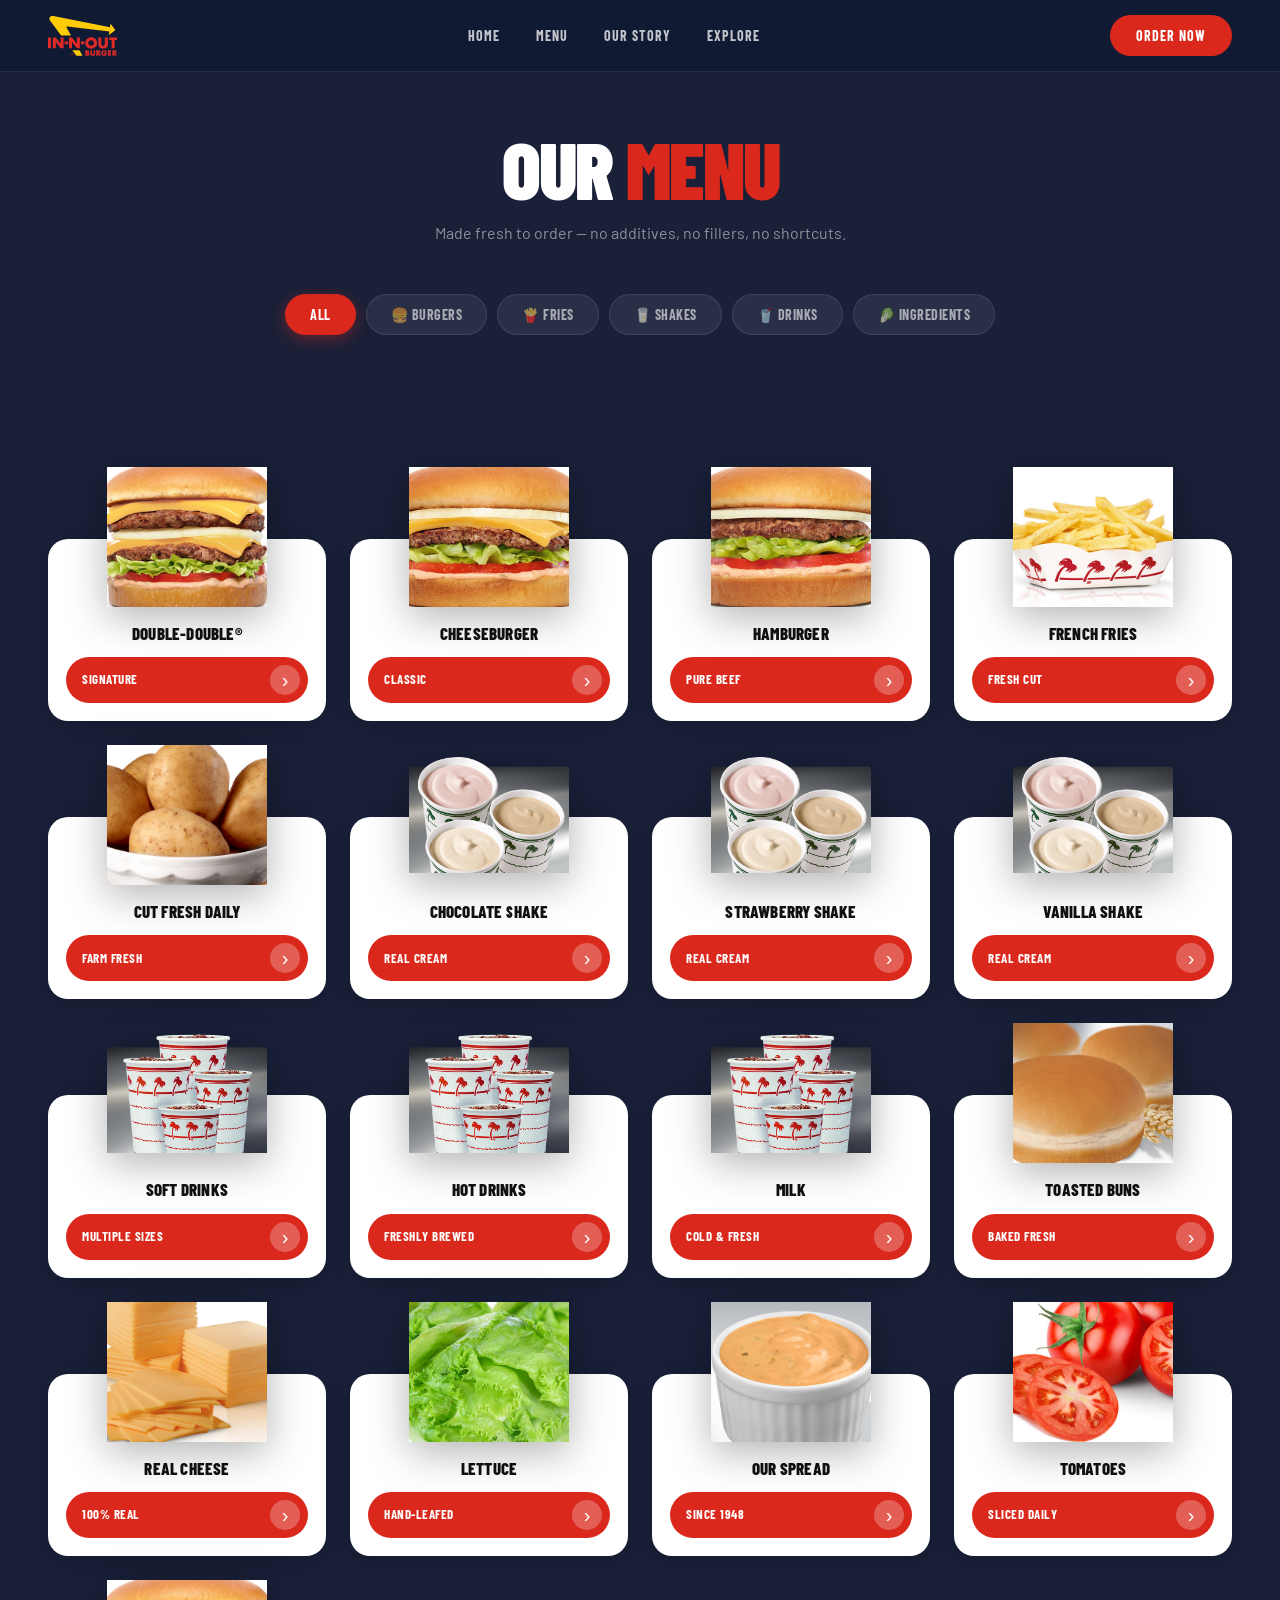
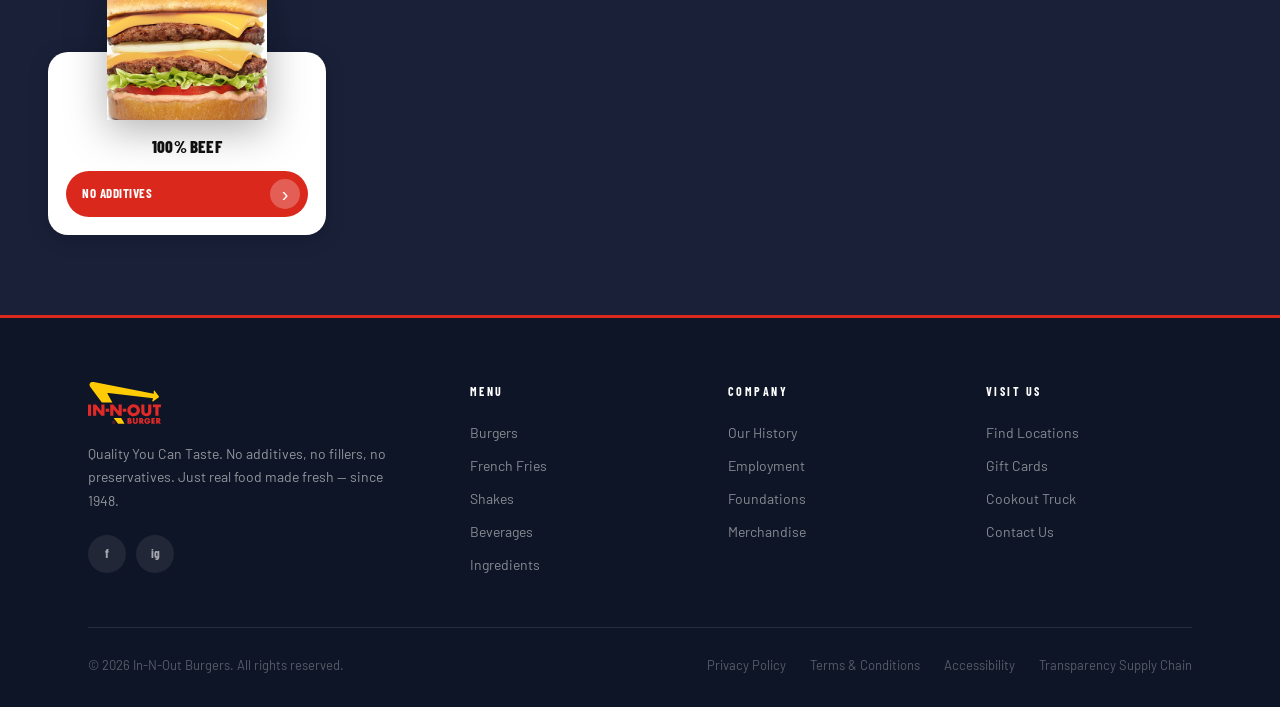
==== commit ccba40b9: "Redesign menu cards: floating image above white card with red pill" ====
--- a/menu.html
+++ b/menu.html
@@ -62,278 +62,142 @@
 
       <!-- BURGERS -->
       <div class="dark-card" data-category="burgers">
-        <img class="dark-card-bg" src="images/double-double.jpg" alt="Double-Double">
-        <div class="dark-card-gradient"></div>
-        <div class="dark-card-inner">
-          <div class="dark-card-top"><span class="dark-card-badge">Signature</span></div>
-          <div class="dark-card-mid">
-            <h3 class="dark-card-title">Double-Double®</h3>
-            <p class="dark-card-label">Two patties</p>
-            <p class="dark-card-desc">Two beef patties, two slices of real American cheese, fresh lettuce, tomato, onion and our signature spread.</p>
-          </div>
-          <div class="dark-card-bottom">
-            <button class="dark-card-order">Order Now <span>&rarr;</span></button>
-          </div>
+        <div class="dc-img-wrap"><img src="images/double-double.jpg" alt="Double-Double"></div>
+        <div class="dc-body">
+          <div class="dc-name">Double-Double®</div>
+          <div class="dc-pill"><span>Signature</span><button class="dc-arrow">&#8250;</button></div>
         </div>
       </div>
 
       <div class="dark-card" data-category="burgers">
-        <img class="dark-card-bg" src="images/cheeseburger.jpg" alt="Cheeseburger">
-        <div class="dark-card-gradient"></div>
-        <div class="dark-card-inner">
-          <div class="dark-card-top"><span class="dark-card-badge">Classic</span></div>
-          <div class="dark-card-mid">
-            <h3 class="dark-card-title">Cheeseburger</h3>
-            <p class="dark-card-label">One patty</p>
-            <p class="dark-card-desc">One beef patty with real American cheese, crisp hand-leafed lettuce, fresh tomato, onion and our classic spread.</p>
-          </div>
-          <div class="dark-card-bottom">
-            <button class="dark-card-order">Order Now <span>&rarr;</span></button>
-          </div>
+        <div class="dc-img-wrap"><img src="images/cheeseburger.jpg" alt="Cheeseburger"></div>
+        <div class="dc-body">
+          <div class="dc-name">Cheeseburger</div>
+          <div class="dc-pill"><span>Classic</span><button class="dc-arrow">&#8250;</button></div>
         </div>
       </div>
 
       <div class="dark-card" data-category="burgers">
-        <img class="dark-card-bg" src="images/hamburger.jpg" alt="Hamburger">
-        <div class="dark-card-gradient"></div>
-        <div class="dark-card-inner">
-          <div class="dark-card-top"><span class="dark-card-badge">Pure</span></div>
-          <div class="dark-card-mid">
-            <h3 class="dark-card-title">Hamburger</h3>
-            <p class="dark-card-label">No cheese</p>
-            <p class="dark-card-desc">100% American beef — no additives, fillers or preservatives. Lettuce, tomato, onion and spread.</p>
-          </div>
-          <div class="dark-card-bottom">
-            <button class="dark-card-order">Order Now <span>&rarr;</span></button>
-          </div>
+        <div class="dc-img-wrap"><img src="images/hamburger.jpg" alt="Hamburger"></div>
+        <div class="dc-body">
+          <div class="dc-name">Hamburger</div>
+          <div class="dc-pill"><span>Pure Beef</span><button class="dc-arrow">&#8250;</button></div>
         </div>
       </div>
 
       <!-- FRIES -->
       <div class="dark-card" data-category="fries">
-        <img class="dark-card-bg" src="images/fries.jpg" alt="French Fries">
-        <div class="dark-card-gradient"></div>
-        <div class="dark-card-inner">
-          <div class="dark-card-top"><span class="dark-card-badge">Fresh Cut</span></div>
-          <div class="dark-card-mid">
-            <h3 class="dark-card-title">French Fries</h3>
-            <p class="dark-card-label">Sunflower oil</p>
-            <p class="dark-card-desc">Hand-cut Kennebec potatoes in 100% sunflower oil. Light and crispy — made to order, never frozen.</p>
-          </div>
-          <div class="dark-card-bottom">
-            <button class="dark-card-order">Order Now <span>&rarr;</span></button>
-          </div>
+        <div class="dc-img-wrap"><img src="images/fries.jpg" alt="French Fries"></div>
+        <div class="dc-body">
+          <div class="dc-name">French Fries</div>
+          <div class="dc-pill"><span>Fresh Cut</span><button class="dc-arrow">&#8250;</button></div>
         </div>
       </div>
 
       <div class="dark-card" data-category="fries">
-        <img class="dark-card-bg" src="images/potatoes.jpg" alt="Fresh Potatoes">
-        <div class="dark-card-gradient"></div>
-        <div class="dark-card-inner">
-          <div class="dark-card-top"><span class="dark-card-badge">Farm Fresh</span></div>
-          <div class="dark-card-mid">
-            <h3 class="dark-card-title">Cut Fresh Daily</h3>
-            <p class="dark-card-label">Farm to counter</p>
-            <p class="dark-card-desc">Potatoes arrive whole and are hand-cut daily in every restaurant — watch it happen live behind the counter.</p>
-          </div>
-          <div class="dark-card-bottom">
-            <button class="dark-card-order">Order Now <span>&rarr;</span></button>
-          </div>
+        <div class="dc-img-wrap"><img src="images/potatoes.jpg" alt="Fresh Potatoes"></div>
+        <div class="dc-body">
+          <div class="dc-name">Cut Fresh Daily</div>
+          <div class="dc-pill"><span>Farm Fresh</span><button class="dc-arrow">&#8250;</button></div>
         </div>
       </div>
 
       <!-- SHAKES -->
       <div class="dark-card" data-category="shakes">
-        <img class="dark-card-bg" src="images/shakes.png" alt="Chocolate Shake" style="object-fit:contain;padding:20px;background:#2a1a10;">
-        <div class="dark-card-gradient"></div>
-        <div class="dark-card-inner">
-          <div class="dark-card-top"><span class="dark-card-badge">Real Cream</span></div>
-          <div class="dark-card-mid">
-            <h3 class="dark-card-title">Chocolate Shake</h3>
-            <p class="dark-card-label">Real ice cream</p>
-            <p class="dark-card-desc">Rich, deep chocolate — hand-spun in a metal cup with real ice cream. Thick enough to need a spoon.</p>
-          </div>
-          <div class="dark-card-bottom">
-            <button class="dark-card-order">Order Now <span>&rarr;</span></button>
-          </div>
+        <div class="dc-img-wrap dc-img-contain"><img src="images/shakes.png" alt="Chocolate Shake"></div>
+        <div class="dc-body">
+          <div class="dc-name">Chocolate Shake</div>
+          <div class="dc-pill"><span>Real Cream</span><button class="dc-arrow">&#8250;</button></div>
         </div>
       </div>
 
       <div class="dark-card" data-category="shakes">
-        <img class="dark-card-bg" src="images/shakes.png" alt="Strawberry Shake" style="object-fit:contain;padding:20px;background:#2a1018;">
-        <div class="dark-card-gradient"></div>
-        <div class="dark-card-inner">
-          <div class="dark-card-top"><span class="dark-card-badge">Real Cream</span></div>
-          <div class="dark-card-mid">
-            <h3 class="dark-card-title">Strawberry Shake</h3>
-            <p class="dark-card-label">Real ice cream</p>
-            <p class="dark-card-desc">Fruity and fresh, made with real strawberry and real ice cream. Sweet, cool and perfectly thick.</p>
-          </div>
-          <div class="dark-card-bottom">
-            <button class="dark-card-order">Order Now <span>&rarr;</span></button>
-          </div>
+        <div class="dc-img-wrap dc-img-contain"><img src="images/shakes.png" alt="Strawberry Shake"></div>
+        <div class="dc-body">
+          <div class="dc-name">Strawberry Shake</div>
+          <div class="dc-pill"><span>Real Cream</span><button class="dc-arrow">&#8250;</button></div>
         </div>
       </div>
 
       <div class="dark-card" data-category="shakes">
-        <img class="dark-card-bg" src="images/shakes.png" alt="Vanilla Shake" style="object-fit:contain;padding:20px;background:#1e1a10;">
-        <div class="dark-card-gradient"></div>
-        <div class="dark-card-inner">
-          <div class="dark-card-top"><span class="dark-card-badge">Real Cream</span></div>
-          <div class="dark-card-mid">
-            <h3 class="dark-card-title">Vanilla Shake</h3>
-            <p class="dark-card-label">Real ice cream</p>
-            <p class="dark-card-desc">Smooth and classic. Pure vanilla with real ice cream — unchanged since shakes joined our menu in 1975.</p>
-          </div>
-          <div class="dark-card-bottom">
-            <button class="dark-card-order">Order Now <span>&rarr;</span></button>
-          </div>
+        <div class="dc-img-wrap dc-img-contain"><img src="images/shakes.png" alt="Vanilla Shake"></div>
+        <div class="dc-body">
+          <div class="dc-name">Vanilla Shake</div>
+          <div class="dc-pill"><span>Real Cream</span><button class="dc-arrow">&#8250;</button></div>
         </div>
       </div>
 
       <!-- DRINKS -->
       <div class="dark-card" data-category="drinks">
-        <img class="dark-card-bg" src="images/cups.png" alt="Soft Drinks" style="object-fit:contain;padding:24px;background:#101828;">
-        <div class="dark-card-gradient"></div>
-        <div class="dark-card-inner">
-          <div class="dark-card-top"><span class="dark-card-badge">Cold</span></div>
-          <div class="dark-card-mid">
-            <h3 class="dark-card-title">Soft Drinks</h3>
-            <p class="dark-card-label">Multiple sizes</p>
-            <p class="dark-card-desc">Coca-Cola, Diet Coke, Cherry Coke, 7UP, Dr. Pepper, Root Beer, Pink Lemonade and Iced Tea.</p>
-          </div>
-          <div class="dark-card-bottom">
-            <button class="dark-card-order">Order Now <span>&rarr;</span></button>
-          </div>
+        <div class="dc-img-wrap dc-img-contain"><img src="images/cups.png" alt="Soft Drinks"></div>
+        <div class="dc-body">
+          <div class="dc-name">Soft Drinks</div>
+          <div class="dc-pill"><span>Multiple Sizes</span><button class="dc-arrow">&#8250;</button></div>
         </div>
       </div>
 
       <div class="dark-card" data-category="drinks">
-        <img class="dark-card-bg" src="images/cups.png" alt="Hot Drinks" style="object-fit:contain;padding:24px;background:#1a1008;">
-        <div class="dark-card-gradient"></div>
-        <div class="dark-card-inner">
-          <div class="dark-card-top"><span class="dark-card-badge">Hot</span></div>
-          <div class="dark-card-mid">
-            <h3 class="dark-card-title">Hot Drinks</h3>
-            <p class="dark-card-label">Freshly brewed</p>
-            <p class="dark-card-desc">Fresh-brewed Coffee and warming Hot Cocoa — the perfect complement to any In-N-Out meal.</p>
-          </div>
-          <div class="dark-card-bottom">
-            <button class="dark-card-order">Order Now <span>&rarr;</span></button>
-          </div>
+        <div class="dc-img-wrap dc-img-contain"><img src="images/cups.png" alt="Hot Drinks"></div>
+        <div class="dc-body">
+          <div class="dc-name">Hot Drinks</div>
+          <div class="dc-pill"><span>Freshly Brewed</span><button class="dc-arrow">&#8250;</button></div>
         </div>
       </div>
 
       <div class="dark-card" data-category="drinks">
-        <img class="dark-card-bg" src="images/cups.png" alt="Milk" style="object-fit:contain;padding:24px;background:#0e1620;">
-        <div class="dark-card-gradient"></div>
-        <div class="dark-card-inner">
-          <div class="dark-card-top"><span class="dark-card-badge">Fresh</span></div>
-          <div class="dark-card-mid">
-            <h3 class="dark-card-title">Milk</h3>
-            <p class="dark-card-label">Cold &amp; fresh</p>
-            <p class="dark-card-desc">Cold, fresh milk — a simple, classic choice for kids and adults alike.</p>
-          </div>
-          <div class="dark-card-bottom">
-            <button class="dark-card-order">Order Now <span>&rarr;</span></button>
-          </div>
+        <div class="dc-img-wrap dc-img-contain"><img src="images/cups.png" alt="Milk"></div>
+        <div class="dc-body">
+          <div class="dc-name">Milk</div>
+          <div class="dc-pill"><span>Cold &amp; Fresh</span><button class="dc-arrow">&#8250;</button></div>
         </div>
       </div>
 
       <!-- INGREDIENTS -->
       <div class="dark-card" data-category="ingredients">
-        <img class="dark-card-bg" src="images/buns.jpg" alt="Toasted Buns">
-        <div class="dark-card-gradient"></div>
-        <div class="dark-card-inner">
-          <div class="dark-card-top"><span class="dark-card-badge">Baked Fresh</span></div>
-          <div class="dark-card-mid">
-            <h3 class="dark-card-title">Toasted Buns</h3>
-            <p class="dark-card-label">Slow-rise dough</p>
-            <p class="dark-card-desc">Freshly baked using old-fashioned, slow-rising sponge dough. Toasted to golden perfection.</p>
-          </div>
-          <div class="dark-card-bottom">
-            <button class="dark-card-order">View <span>&rarr;</span></button>
-          </div>
-        </div>
-      </div>
-
-      <div class="dark-card" data-category="ingredients">
-        <img class="dark-card-bg" src="images/cheese.jpg" alt="Real Cheese">
-        <div class="dark-card-gradient"></div>
-        <div class="dark-card-inner">
-          <div class="dark-card-top"><span class="dark-card-badge">100% Real</span></div>
-          <div class="dark-card-mid">
-            <h3 class="dark-card-title">Real Cheese</h3>
-            <p class="dark-card-label">American cheese</p>
-            <p class="dark-card-desc">Our American cheese is the real thing — no processed substitutes, ever.</p>
-          </div>
-          <div class="dark-card-bottom">
-            <button class="dark-card-order">View <span>&rarr;</span></button>
-          </div>
-        </div>
-      </div>
-
-      <div class="dark-card" data-category="ingredients">
-        <img class="dark-card-bg" src="images/lettuce.jpg" alt="Lettuce">
-        <div class="dark-card-gradient"></div>
-        <div class="dark-card-inner">
-          <div class="dark-card-top"><span class="dark-card-badge">Hand-leafed</span></div>
-          <div class="dark-card-mid">
-            <h3 class="dark-card-title">Lettuce</h3>
-            <p class="dark-card-label">Fresh daily</p>
-            <p class="dark-card-desc">Fresh, crispy and hand-leafed for every single order — never pre-shredded.</p>
-          </div>
-          <div class="dark-card-bottom">
-            <button class="dark-card-order">View <span>&rarr;</span></button>
-          </div>
-        </div>
-      </div>
-
-      <div class="dark-card" data-category="ingredients">
-        <img class="dark-card-bg" src="images/spread.jpg" alt="Our Spread">
-        <div class="dark-card-gradient"></div>
-        <div class="dark-card-inner">
-          <div class="dark-card-top"><span class="dark-card-badge">Secret</span></div>
-          <div class="dark-card-mid">
-            <h3 class="dark-card-title">Our Spread</h3>
-            <p class="dark-card-label">Since 1948</p>
-            <p class="dark-card-desc">Our own signature recipe, unchanged since 1948. The soul of every In-N-Out burger.</p>
-          </div>
-          <div class="dark-card-bottom">
-            <button class="dark-card-order">View <span>&rarr;</span></button>
-          </div>
-        </div>
-      </div>
-
-      <div class="dark-card" data-category="ingredients">
-        <img class="dark-card-bg" src="images/tomatoes.jpg" alt="Tomatoes">
-        <div class="dark-card-gradient"></div>
-        <div class="dark-card-inner">
-          <div class="dark-card-top"><span class="dark-card-badge">Plump &amp; Fresh</span></div>
-          <div class="dark-card-mid">
-            <h3 class="dark-card-title">Tomatoes</h3>
-            <p class="dark-card-label">Sliced daily</p>
-            <p class="dark-card-desc">Only the plumpest and juiciest — sourced fresh, sliced fresh, served fresh every single day.</p>
-          </div>
-          <div class="dark-card-bottom">
-            <button class="dark-card-order">View <span>&rarr;</span></button>
-          </div>
-        </div>
-      </div>
-
-      <div class="dark-card" data-category="ingredients">
-        <img class="dark-card-bg" src="images/double-double.jpg" alt="100% Beef">
-        <div class="dark-card-gradient"></div>
-        <div class="dark-card-inner">
-          <div class="dark-card-top"><span class="dark-card-badge">No Additives</span></div>
-          <div class="dark-card-mid">
-            <h3 class="dark-card-title">100% Beef</h3>
-            <p class="dark-card-label">American beef</p>
-            <p class="dark-card-desc">Pure American beef — no additives, no fillers, no preservatives. Fresher than any other chain.</p>
-          </div>
-          <div class="dark-card-bottom">
-            <button class="dark-card-order">View <span>&rarr;</span></button>
-          </div>
+        <div class="dc-img-wrap"><img src="images/buns.jpg" alt="Toasted Buns"></div>
+        <div class="dc-body">
+          <div class="dc-name">Toasted Buns</div>
+          <div class="dc-pill"><span>Baked Fresh</span><button class="dc-arrow">&#8250;</button></div>
+        </div>
+      </div>
+
+      <div class="dark-card" data-category="ingredients">
+        <div class="dc-img-wrap"><img src="images/cheese.jpg" alt="Real Cheese"></div>
+        <div class="dc-body">
+          <div class="dc-name">Real Cheese</div>
+          <div class="dc-pill"><span>100% Real</span><button class="dc-arrow">&#8250;</button></div>
+        </div>
+      </div>
+
+      <div class="dark-card" data-category="ingredients">
+        <div class="dc-img-wrap"><img src="images/lettuce.jpg" alt="Lettuce"></div>
+        <div class="dc-body">
+          <div class="dc-name">Lettuce</div>
+          <div class="dc-pill"><span>Hand-Leafed</span><button class="dc-arrow">&#8250;</button></div>
+        </div>
+      </div>
+
+      <div class="dark-card" data-category="ingredients">
+        <div class="dc-img-wrap"><img src="images/spread.jpg" alt="Our Spread"></div>
+        <div class="dc-body">
+          <div class="dc-name">Our Spread</div>
+          <div class="dc-pill"><span>Since 1948</span><button class="dc-arrow">&#8250;</button></div>
+        </div>
+      </div>
+
+      <div class="dark-card" data-category="ingredients">
+        <div class="dc-img-wrap"><img src="images/tomatoes.jpg" alt="Tomatoes"></div>
+        <div class="dc-body">
+          <div class="dc-name">Tomatoes</div>
+          <div class="dc-pill"><span>Sliced Daily</span><button class="dc-arrow">&#8250;</button></div>
+        </div>
+      </div>
+
+      <div class="dark-card" data-category="ingredients">
+        <div class="dc-img-wrap"><img src="images/double-double.jpg" alt="100% Beef"></div>
+        <div class="dc-body">
+          <div class="dc-name">100% Beef</div>
+          <div class="dc-pill"><span>No Additives</span><button class="dc-arrow">&#8250;</button></div>
         </div>
       </div>
 
--- a/css/style.css
+++ b/css/style.css
@@ -1324,129 +1324,101 @@
   gap: 24px;
 }
 
-/* ── TravelCard-style dark card ── */
+/* ── Floating-image product card ── */
+.dark-grid {
+  padding-top: 80px;
+}
 .dark-card {
-  position: relative;
-  height: 420px;
+  background: #ffffff;
   border-radius: 20px;
-  overflow: hidden;
-  border: 1px solid rgba(255,255,255,0.08);
-  box-shadow: 0 8px 24px rgba(0,0,0,0.35);
+  box-shadow: 0 4px 20px rgba(0,0,0,0.18);
+  text-align: center;
   cursor: pointer;
   transition: transform 0.3s ease, box-shadow 0.3s ease;
+  display: flex;
+  flex-direction: column;
+  margin-top: 72px;
 }
 .dark-card:hover {
-  transform: translateY(-8px);
-  box-shadow: 0 24px 56px rgba(0,0,0,0.55);
+  transform: translateY(-6px);
+  box-shadow: 0 16px 40px rgba(0,0,0,0.28);
 }
 .dark-card.hidden { display: none; }
 
-/* Background image — zooms on hover */
-.dark-card-bg {
-  position: absolute;
-  inset: 0;
+/* Floating image — overflows above card */
+.dc-img-wrap {
+  width: 160px;
+  height: 140px;
+  margin: -72px auto 0;
+  flex-shrink: 0;
+}
+.dc-img-wrap img {
   width: 100%;
   height: 100%;
   object-fit: cover;
-  transition: transform 0.5s ease;
-}
-.dark-card:hover .dark-card-bg { transform: scale(1.1); }
-
-/* Bottom-to-top gradient overlay */
-.dark-card-gradient {
-  position: absolute;
-  inset: 0;
-  background: linear-gradient(to top, rgba(0,0,0,0.85) 0%, rgba(0,0,0,0.45) 45%, transparent 100%);
-}
-
-/* Inner layout */
-.dark-card-inner {
-  position: relative;
-  z-index: 2;
-  height: 100%;
+  filter: drop-shadow(0 10px 20px rgba(0,0,0,0.3));
+  transition: transform 0.35s ease;
+}
+.dc-img-contain img {
+  object-fit: contain;
+}
+.dark-card:hover .dc-img-wrap img {
+  transform: scale(1.08) translateY(-6px);
+}
+
+/* Card body */
+.dc-body {
+  padding: 16px 18px 18px;
   display: flex;
   flex-direction: column;
+  gap: 14px;
+  flex: 1;
   justify-content: space-between;
-  padding: 20px;
-}
-
-/* Top: badge */
-.dark-card-top { display: flex; }
-.dark-card-badge {
-  font-family: var(--font-main);
-  font-size: 10px;
-  font-weight: 700;
-  letter-spacing: 2px;
-  text-transform: uppercase;
-  background: rgba(0,0,0,0.35);
-  color: rgba(255,255,255,0.9);
-  border: 1px solid rgba(255,255,255,0.3);
-  padding: 5px 12px;
+}
+.dc-name {
+  font-family: var(--font-main);
+  font-size: 17px;
+  font-weight: 800;
+  text-transform: uppercase;
+  color: #111111;
+  line-height: 1.2;
+  letter-spacing: 0.2px;
+}
+
+/* Red pill with arrow */
+.dc-pill {
+  display: flex;
+  align-items: center;
+  justify-content: space-between;
+  background: var(--red);
   border-radius: 50px;
-  backdrop-filter: blur(4px);
-}
-
-/* Middle: title + label + desc — slides up on hover */
-.dark-card-mid {
-  transition: transform 0.5s ease;
-}
-.dark-card:hover .dark-card-mid { transform: translateY(-56px); }
-
-.dark-card-title {
-  font-family: var(--font-main);
-  font-size: 24px;
-  font-weight: 900;
-  text-transform: uppercase;
+  padding: 8px 8px 8px 16px;
+}
+.dc-pill span {
+  font-family: var(--font-main);
+  font-size: 13px;
+  font-weight: 700;
+  text-transform: uppercase;
+  letter-spacing: 0.5px;
   color: #ffffff;
-  letter-spacing: -0.3px;
-  line-height: 1.1;
-  margin: 0 0 4px;
-}
-.dark-card-label {
-  font-size: 12px;
-  color: rgba(255,255,255,0.6);
-  margin-bottom: 8px;
-  display: block;
-}
-.dark-card-desc {
-  font-size: 13px;
-  color: rgba(255,255,255,0.7);
-  line-height: 1.55;
-  margin: 0;
-}
-
-/* Bottom: order button — revealed on hover */
-.dark-card-bottom {
-  position: absolute;
-  bottom: -72px;
-  left: 0;
-  width: 100%;
-  padding: 0 20px 20px;
-  opacity: 0;
-  transition: bottom 0.5s ease, opacity 0.5s ease;
-}
-.dark-card:hover .dark-card-bottom { bottom: 0; opacity: 1; }
-
-.dark-card-order {
-  width: 100%;
-  padding: 13px 20px;
-  background: #ffffff;
-  color: #111111;
+}
+.dc-arrow {
+  width: 30px;
+  height: 30px;
+  border-radius: 50%;
+  background: rgba(255,255,255,0.25);
   border: none;
-  border-radius: 10px;
-  font-family: var(--font-main);
-  font-size: 14px;
-  font-weight: 800;
-  letter-spacing: 0.5px;
-  text-transform: uppercase;
+  color: #ffffff;
+  font-size: 20px;
+  line-height: 1;
+  display: flex;
+  align-items: center;
+  justify-content: center;
   cursor: pointer;
-  display: flex;
-  align-items: center;
-  justify-content: center;
-  gap: 8px;
-  transition: background 0.2s, color 0.2s;
-}
-.dark-card-order:hover { background: var(--red); color: #ffffff; }
+  transition: background 0.2s;
+  flex-shrink: 0;
+}
+.dc-arrow:hover { background: rgba(255,255,255,0.45); }
 
 /* Footer on dark page */
 .footer--dark-page { background: #0e1526; border-top: 3px solid var(--red); }
@@ -1459,7 +1431,8 @@
 @media (max-width: 768px) {
   .dark-grid { grid-template-columns: repeat(2, 1fr); gap: 16px; }
   .dark-menu-wrap { padding: calc(var(--nav-height) + 28px) 20px 48px; }
-  .dark-card { height: 340px; }
+  .dc-img-wrap { width: 120px; height: 110px; margin-top: -56px; }
+  .dark-card { margin-top: 56px; }
   .promo-slider { height: 320px; }
   .promo-slide-content { padding: 0 28px; }
   .slider-arrow { width: 40px; height: 40px; font-size: 16px; }
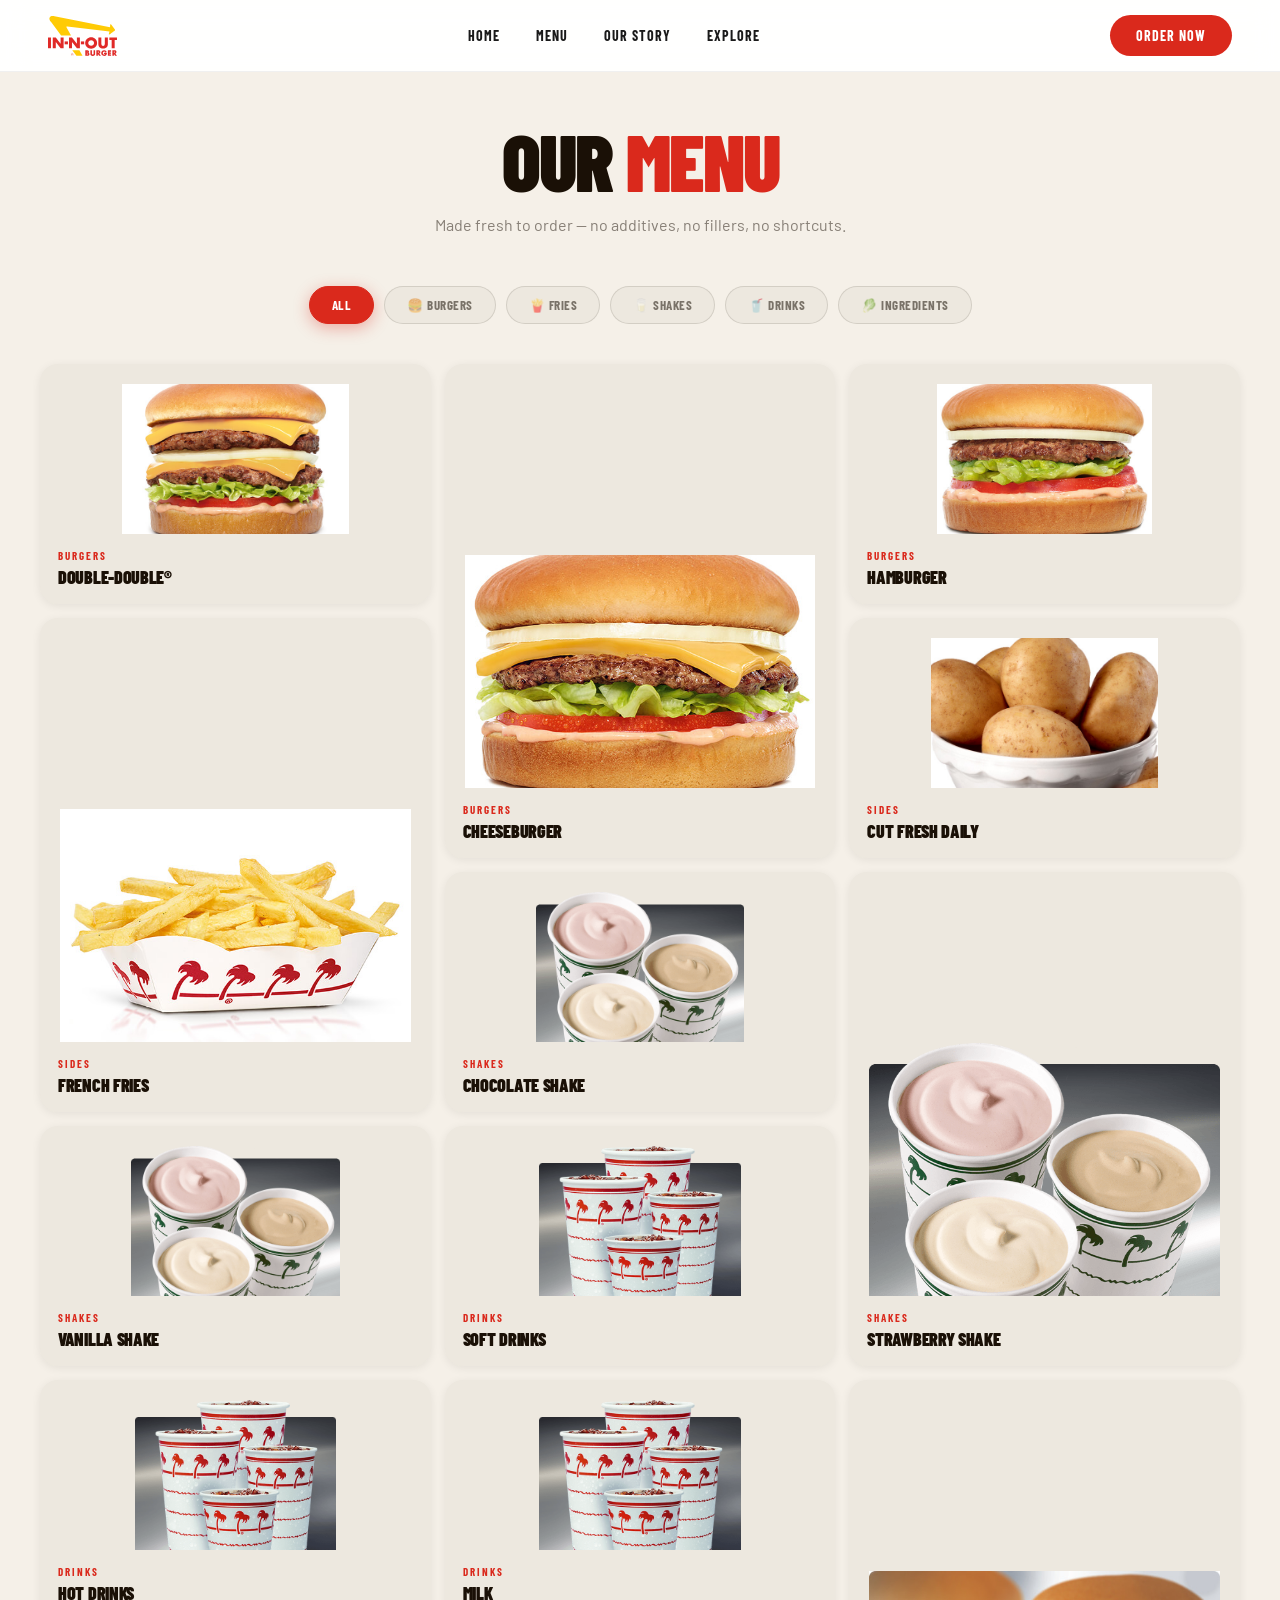
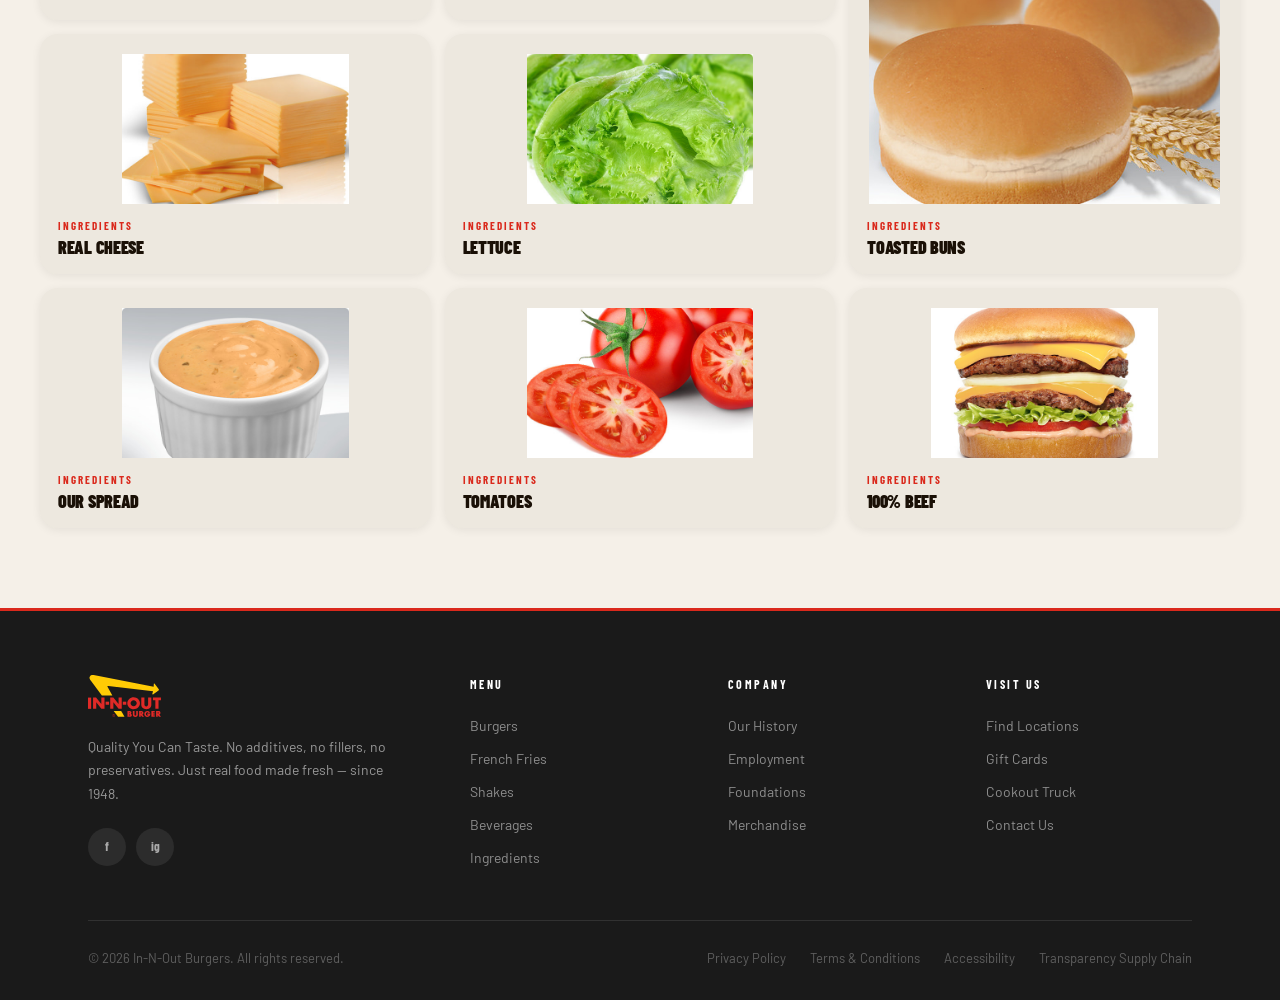
==== commit 812e2e8c: "Menu page: cream bento grid layout, white background, full-visible images" ====
--- a/menu.html
+++ b/menu.html
@@ -12,7 +12,7 @@
 <body class="menu-page">
 
   <!-- ========== NAVBAR ========== -->
-  <nav class="navbar navbar--dark scrolled" id="navbar">
+  <nav class="navbar scrolled" id="navbar">
     <a href="index.html" class="nav-logo">
       <img src="images/logo.svg" alt="In-N-Out Burger">
     </a>
@@ -31,7 +31,7 @@
   </nav>
 
   <!-- ========== MOBILE MENU ========== -->
-  <div class="mobile-menu mobile-menu--dark" id="mobileMenu" aria-hidden="true">
+  <div class="mobile-menu" id="mobileMenu" aria-hidden="true">
     <a href="index.html">Home</a>
     <a href="menu.html">Menu</a>
     <a href="index.html#story">Our Story</a>
@@ -57,155 +57,106 @@
       <button class="filter-tab" data-filter="ingredients">🥬 Ingredients</button>
     </div>
 
-    <!-- Grid -->
+    <!-- Bento Grid -->
     <div class="dark-grid">
 
       <!-- BURGERS -->
       <div class="dark-card" data-category="burgers">
-        <div class="dc-img-wrap"><img src="images/double-double.jpg" alt="Double-Double"></div>
-        <div class="dc-body">
-          <div class="dc-name">Double-Double®</div>
-          <div class="dc-pill"><span>Signature</span><button class="dc-arrow">&#8250;</button></div>
-        </div>
+        <div class="bc-img"><img src="images/double-double.jpg" alt="Double-Double"></div>
+        <div class="bc-info"><span class="bc-cat">Burgers</span><strong class="bc-name">Double-Double®</strong></div>
+      </div>
+
+      <div class="dark-card dc-lg" data-category="burgers">
+        <div class="bc-img"><img src="images/cheeseburger.jpg" alt="Cheeseburger"></div>
+        <div class="bc-info"><span class="bc-cat">Burgers</span><strong class="bc-name">Cheeseburger</strong></div>
       </div>
 
       <div class="dark-card" data-category="burgers">
-        <div class="dc-img-wrap"><img src="images/cheeseburger.jpg" alt="Cheeseburger"></div>
-        <div class="dc-body">
-          <div class="dc-name">Cheeseburger</div>
-          <div class="dc-pill"><span>Classic</span><button class="dc-arrow">&#8250;</button></div>
-        </div>
-      </div>
-
-      <div class="dark-card" data-category="burgers">
-        <div class="dc-img-wrap"><img src="images/hamburger.jpg" alt="Hamburger"></div>
-        <div class="dc-body">
-          <div class="dc-name">Hamburger</div>
-          <div class="dc-pill"><span>Pure Beef</span><button class="dc-arrow">&#8250;</button></div>
-        </div>
+        <div class="bc-img"><img src="images/hamburger.jpg" alt="Hamburger"></div>
+        <div class="bc-info"><span class="bc-cat">Burgers</span><strong class="bc-name">Hamburger</strong></div>
       </div>
 
       <!-- FRIES -->
+      <div class="dark-card dc-lg" data-category="fries">
+        <div class="bc-img"><img src="images/fries.jpg" alt="French Fries"></div>
+        <div class="bc-info"><span class="bc-cat">Sides</span><strong class="bc-name">French Fries</strong></div>
+      </div>
+
       <div class="dark-card" data-category="fries">
-        <div class="dc-img-wrap"><img src="images/fries.jpg" alt="French Fries"></div>
-        <div class="dc-body">
-          <div class="dc-name">French Fries</div>
-          <div class="dc-pill"><span>Fresh Cut</span><button class="dc-arrow">&#8250;</button></div>
-        </div>
-      </div>
-
-      <div class="dark-card" data-category="fries">
-        <div class="dc-img-wrap"><img src="images/potatoes.jpg" alt="Fresh Potatoes"></div>
-        <div class="dc-body">
-          <div class="dc-name">Cut Fresh Daily</div>
-          <div class="dc-pill"><span>Farm Fresh</span><button class="dc-arrow">&#8250;</button></div>
-        </div>
+        <div class="bc-img"><img src="images/potatoes.jpg" alt="Fresh Potatoes"></div>
+        <div class="bc-info"><span class="bc-cat">Sides</span><strong class="bc-name">Cut Fresh Daily</strong></div>
       </div>
 
       <!-- SHAKES -->
       <div class="dark-card" data-category="shakes">
-        <div class="dc-img-wrap dc-img-contain"><img src="images/shakes.png" alt="Chocolate Shake"></div>
-        <div class="dc-body">
-          <div class="dc-name">Chocolate Shake</div>
-          <div class="dc-pill"><span>Real Cream</span><button class="dc-arrow">&#8250;</button></div>
-        </div>
+        <div class="bc-img bc-contain"><img src="images/shakes.png" alt="Chocolate Shake"></div>
+        <div class="bc-info"><span class="bc-cat">Shakes</span><strong class="bc-name">Chocolate Shake</strong></div>
+      </div>
+
+      <div class="dark-card dc-lg" data-category="shakes">
+        <div class="bc-img bc-contain"><img src="images/shakes.png" alt="Strawberry Shake"></div>
+        <div class="bc-info"><span class="bc-cat">Shakes</span><strong class="bc-name">Strawberry Shake</strong></div>
       </div>
 
       <div class="dark-card" data-category="shakes">
-        <div class="dc-img-wrap dc-img-contain"><img src="images/shakes.png" alt="Strawberry Shake"></div>
-        <div class="dc-body">
-          <div class="dc-name">Strawberry Shake</div>
-          <div class="dc-pill"><span>Real Cream</span><button class="dc-arrow">&#8250;</button></div>
-        </div>
-      </div>
-
-      <div class="dark-card" data-category="shakes">
-        <div class="dc-img-wrap dc-img-contain"><img src="images/shakes.png" alt="Vanilla Shake"></div>
-        <div class="dc-body">
-          <div class="dc-name">Vanilla Shake</div>
-          <div class="dc-pill"><span>Real Cream</span><button class="dc-arrow">&#8250;</button></div>
-        </div>
+        <div class="bc-img bc-contain"><img src="images/shakes.png" alt="Vanilla Shake"></div>
+        <div class="bc-info"><span class="bc-cat">Shakes</span><strong class="bc-name">Vanilla Shake</strong></div>
       </div>
 
       <!-- DRINKS -->
       <div class="dark-card" data-category="drinks">
-        <div class="dc-img-wrap dc-img-contain"><img src="images/cups.png" alt="Soft Drinks"></div>
-        <div class="dc-body">
-          <div class="dc-name">Soft Drinks</div>
-          <div class="dc-pill"><span>Multiple Sizes</span><button class="dc-arrow">&#8250;</button></div>
-        </div>
+        <div class="bc-img bc-contain"><img src="images/cups.png" alt="Soft Drinks"></div>
+        <div class="bc-info"><span class="bc-cat">Drinks</span><strong class="bc-name">Soft Drinks</strong></div>
       </div>
 
       <div class="dark-card" data-category="drinks">
-        <div class="dc-img-wrap dc-img-contain"><img src="images/cups.png" alt="Hot Drinks"></div>
-        <div class="dc-body">
-          <div class="dc-name">Hot Drinks</div>
-          <div class="dc-pill"><span>Freshly Brewed</span><button class="dc-arrow">&#8250;</button></div>
-        </div>
+        <div class="bc-img bc-contain"><img src="images/cups.png" alt="Hot Drinks"></div>
+        <div class="bc-info"><span class="bc-cat">Drinks</span><strong class="bc-name">Hot Drinks</strong></div>
       </div>
 
       <div class="dark-card" data-category="drinks">
-        <div class="dc-img-wrap dc-img-contain"><img src="images/cups.png" alt="Milk"></div>
-        <div class="dc-body">
-          <div class="dc-name">Milk</div>
-          <div class="dc-pill"><span>Cold &amp; Fresh</span><button class="dc-arrow">&#8250;</button></div>
-        </div>
+        <div class="bc-img bc-contain"><img src="images/cups.png" alt="Milk"></div>
+        <div class="bc-info"><span class="bc-cat">Drinks</span><strong class="bc-name">Milk</strong></div>
       </div>
 
       <!-- INGREDIENTS -->
-      <div class="dark-card" data-category="ingredients">
-        <div class="dc-img-wrap"><img src="images/buns.jpg" alt="Toasted Buns"></div>
-        <div class="dc-body">
-          <div class="dc-name">Toasted Buns</div>
-          <div class="dc-pill"><span>Baked Fresh</span><button class="dc-arrow">&#8250;</button></div>
-        </div>
-      </div>
-
-      <div class="dark-card" data-category="ingredients">
-        <div class="dc-img-wrap"><img src="images/cheese.jpg" alt="Real Cheese"></div>
-        <div class="dc-body">
-          <div class="dc-name">Real Cheese</div>
-          <div class="dc-pill"><span>100% Real</span><button class="dc-arrow">&#8250;</button></div>
-        </div>
-      </div>
-
-      <div class="dark-card" data-category="ingredients">
-        <div class="dc-img-wrap"><img src="images/lettuce.jpg" alt="Lettuce"></div>
-        <div class="dc-body">
-          <div class="dc-name">Lettuce</div>
-          <div class="dc-pill"><span>Hand-Leafed</span><button class="dc-arrow">&#8250;</button></div>
-        </div>
-      </div>
-
-      <div class="dark-card" data-category="ingredients">
-        <div class="dc-img-wrap"><img src="images/spread.jpg" alt="Our Spread"></div>
-        <div class="dc-body">
-          <div class="dc-name">Our Spread</div>
-          <div class="dc-pill"><span>Since 1948</span><button class="dc-arrow">&#8250;</button></div>
-        </div>
-      </div>
-
-      <div class="dark-card" data-category="ingredients">
-        <div class="dc-img-wrap"><img src="images/tomatoes.jpg" alt="Tomatoes"></div>
-        <div class="dc-body">
-          <div class="dc-name">Tomatoes</div>
-          <div class="dc-pill"><span>Sliced Daily</span><button class="dc-arrow">&#8250;</button></div>
-        </div>
-      </div>
-
-      <div class="dark-card" data-category="ingredients">
-        <div class="dc-img-wrap"><img src="images/double-double.jpg" alt="100% Beef"></div>
-        <div class="dc-body">
-          <div class="dc-name">100% Beef</div>
-          <div class="dc-pill"><span>No Additives</span><button class="dc-arrow">&#8250;</button></div>
-        </div>
-      </div>
+      <div class="dark-card dc-lg" data-category="ingredients">
+        <div class="bc-img"><img src="images/buns.jpg" alt="Toasted Buns"></div>
+        <div class="bc-info"><span class="bc-cat">Ingredients</span><strong class="bc-name">Toasted Buns</strong></div>
+      </div>
+
+      <div class="dark-card" data-category="ingredients">
+        <div class="bc-img"><img src="images/cheese.jpg" alt="Real Cheese"></div>
+        <div class="bc-info"><span class="bc-cat">Ingredients</span><strong class="bc-name">Real Cheese</strong></div>
+      </div>
+
+      <div class="dark-card" data-category="ingredients">
+        <div class="bc-img"><img src="images/lettuce.jpg" alt="Lettuce"></div>
+        <div class="bc-info"><span class="bc-cat">Ingredients</span><strong class="bc-name">Lettuce</strong></div>
+      </div>
+
+      <div class="dark-card" data-category="ingredients">
+        <div class="bc-img"><img src="images/spread.jpg" alt="Our Spread"></div>
+        <div class="bc-info"><span class="bc-cat">Ingredients</span><strong class="bc-name">Our Spread</strong></div>
+      </div>
+
+      <div class="dark-card" data-category="ingredients">
+        <div class="bc-img"><img src="images/tomatoes.jpg" alt="Tomatoes"></div>
+        <div class="bc-info"><span class="bc-cat">Ingredients</span><strong class="bc-name">Tomatoes</strong></div>
+      </div>
+
+      <div class="dark-card" data-category="ingredients">
+        <div class="bc-img"><img src="images/double-double.jpg" alt="100% Beef"></div>
+        <div class="bc-info"><span class="bc-cat">Ingredients</span><strong class="bc-name">100% Beef</strong></div>
+      </div>
+
+    </div>
 
     </div>
   </div>
 
   <!-- ========== FOOTER ========== -->
-  <footer class="footer--dark-page">
+  <footer>
     <div class="footer-inner">
       <div class="footer-top">
         <div>
--- a/css/style.css
+++ b/css/style.css
@@ -1230,38 +1230,21 @@
 .slider-dot.active { background: var(--red); transform: scale(1.3); }
 
 /* ===================================================
-   DARK MENU PAGE
+   MENU PAGE — Bento grid, cream background
    =================================================== */
 .menu-page {
-  background: #192038;
-  color: #ffffff;
-}
-
-/* Dark navbar override */
-.navbar--dark {
-  background: rgba(18, 26, 52, 0.97) !important;
-  border-bottom-color: rgba(255,255,255,0.08) !important;
-}
-.navbar--dark .nav-links a { color: rgba(255,255,255,0.75); }
-.navbar--dark .nav-links a:hover { color: var(--yellow); }
-.navbar--dark .nav-hamburger span { background: white; }
-
-/* Dark mobile menu */
-.mobile-menu--dark {
-  background: #121a34 !important;
-  border-bottom-color: rgba(255,255,255,0.08) !important;
-}
-.mobile-menu--dark a { color: rgba(255,255,255,0.85) !important; border-bottom-color: rgba(255,255,255,0.08) !important; }
-.mobile-menu--dark a:hover { color: var(--yellow) !important; }
-
-/* Dark menu wrapper */
+  background: #f5f0e8;
+  color: #1a1006;
+}
+
+/* Menu wrapper */
 .dark-menu-wrap {
   max-width: 1280px;
   margin: 0 auto;
-  padding: calc(var(--nav-height) + 56px) 48px 80px;
-}
-
-/* Dark page header */
+  padding: calc(var(--nav-height) + 48px) 40px 80px;
+}
+
+/* Page header */
 .dark-menu-header {
   text-align: center;
   margin-bottom: 48px;
@@ -1272,14 +1255,14 @@
   font-weight: 900;
   text-transform: uppercase;
   letter-spacing: -2px;
-  color: #ffffff;
+  color: #1a1006;
   line-height: 1;
   margin-bottom: 12px;
 }
 .dark-menu-title span { color: var(--red); }
 .dark-menu-sub {
   font-size: 16px;
-  color: rgba(255,255,255,0.5);
+  color: rgba(26,16,6,0.5);
   line-height: 1.6;
 }
 
@@ -1289,153 +1272,113 @@
   gap: 10px;
   flex-wrap: wrap;
   justify-content: center;
-  margin-bottom: 52px;
+  margin-bottom: 40px;
 }
 .filter-tab {
-  padding: 11px 24px;
+  padding: 10px 22px;
   border-radius: 50px;
   font-family: var(--font-main);
   font-weight: 700;
-  font-size: 14px;
+  font-size: 13px;
   letter-spacing: 0.5px;
   text-transform: uppercase;
-  background: rgba(255,255,255,0.07);
-  color: rgba(255,255,255,0.6);
-  border: 1px solid rgba(255,255,255,0.1);
+  background: #ede8df;
+  color: rgba(26,16,6,0.55);
+  border: 1px solid rgba(26,16,6,0.12);
   cursor: pointer;
-  transition: background var(--transition), color var(--transition), border-color var(--transition), transform var(--transition);
+  transition: background var(--transition), color var(--transition), border-color var(--transition);
 }
 .filter-tab:hover {
-  background: rgba(255,255,255,0.13);
-  color: rgba(255,255,255,0.9);
-  transform: translateY(-1px);
+  background: #e4ddd3;
+  color: #1a1006;
 }
 .filter-tab.active {
   background: var(--red);
   color: #ffffff;
   border-color: var(--red);
-  box-shadow: 0 4px 16px rgba(218,41,28,0.4);
-}
-
-/* Dark 4-col grid */
+  box-shadow: 0 4px 16px rgba(218,41,28,0.35);
+}
+
+/* ── Bento grid ── */
 .dark-grid {
   display: grid;
-  grid-template-columns: repeat(4, 1fr);
-  gap: 24px;
-}
-
-/* ── Floating-image product card ── */
-.dark-grid {
-  padding-top: 80px;
-}
+  grid-template-columns: repeat(3, 1fr);
+  grid-auto-rows: 240px;
+  gap: 14px;
+}
+
+/* ── Bento card ── */
 .dark-card {
-  background: #ffffff;
-  border-radius: 20px;
-  box-shadow: 0 4px 20px rgba(0,0,0,0.18);
-  text-align: center;
+  background: #ede8df;
+  border-radius: 18px;
+  overflow: hidden;
+  position: relative;
   cursor: pointer;
+  display: flex;
+  flex-direction: column;
   transition: transform 0.3s ease, box-shadow 0.3s ease;
-  display: flex;
-  flex-direction: column;
-  margin-top: 72px;
-}
+  box-shadow: 0 2px 10px rgba(0,0,0,0.07);
+}
+.dark-card.dc-lg { grid-row: span 2; }
 .dark-card:hover {
-  transform: translateY(-6px);
-  box-shadow: 0 16px 40px rgba(0,0,0,0.28);
+  transform: translateY(-4px);
+  box-shadow: 0 12px 32px rgba(0,0,0,0.15);
 }
 .dark-card.hidden { display: none; }
 
-/* Floating image — overflows above card */
-.dc-img-wrap {
-  width: 160px;
-  height: 140px;
-  margin: -72px auto 0;
-  flex-shrink: 0;
-}
-.dc-img-wrap img {
+/* Image area — fills card, fully visible */
+.bc-img {
+  flex: 1;
+  overflow: hidden;
+  display: flex;
+  align-items: center;
+  justify-content: center;
+  padding: 20px 20px 0;
+}
+.bc-img img {
   width: 100%;
   height: 100%;
-  object-fit: cover;
-  filter: drop-shadow(0 10px 20px rgba(0,0,0,0.3));
-  transition: transform 0.35s ease;
-}
-.dc-img-contain img {
   object-fit: contain;
-}
-.dark-card:hover .dc-img-wrap img {
-  transform: scale(1.08) translateY(-6px);
-}
-
-/* Card body */
-.dc-body {
-  padding: 16px 18px 18px;
+  object-position: center bottom;
+  transition: transform 0.4s ease;
+}
+.bc-contain img { object-fit: contain; }
+.dark-card:hover .bc-img img { transform: scale(1.06); }
+
+/* Text strip at bottom */
+.bc-info {
+  padding: 14px 18px 16px;
+  background: #ede8df;
   display: flex;
   flex-direction: column;
-  gap: 14px;
-  flex: 1;
-  justify-content: space-between;
-}
-.dc-name {
-  font-family: var(--font-main);
-  font-size: 17px;
-  font-weight: 800;
-  text-transform: uppercase;
-  color: #111111;
-  line-height: 1.2;
-  letter-spacing: 0.2px;
-}
-
-/* Red pill with arrow */
-.dc-pill {
-  display: flex;
-  align-items: center;
-  justify-content: space-between;
-  background: var(--red);
-  border-radius: 50px;
-  padding: 8px 8px 8px 16px;
-}
-.dc-pill span {
-  font-family: var(--font-main);
-  font-size: 13px;
-  font-weight: 700;
-  text-transform: uppercase;
-  letter-spacing: 0.5px;
-  color: #ffffff;
-}
-.dc-arrow {
-  width: 30px;
-  height: 30px;
-  border-radius: 50%;
-  background: rgba(255,255,255,0.25);
-  border: none;
-  color: #ffffff;
-  font-size: 20px;
-  line-height: 1;
-  display: flex;
-  align-items: center;
-  justify-content: center;
-  cursor: pointer;
-  transition: background 0.2s;
+  gap: 3px;
   flex-shrink: 0;
 }
-.dc-arrow:hover { background: rgba(255,255,255,0.45); }
-
-/* Footer on dark page */
-.footer--dark-page { background: #0e1526; border-top: 3px solid var(--red); }
-
-/* Responsive dark grid */
+.bc-cat {
+  font-family: var(--font-main);
+  font-size: 11px;
+  font-weight: 700;
+  letter-spacing: 2px;
+  text-transform: uppercase;
+  color: var(--red);
+}
+.bc-name {
+  font-family: var(--font-main);
+  font-size: 18px;
+  font-weight: 900;
+  text-transform: uppercase;
+  color: #1a1006;
+  letter-spacing: -0.3px;
+  line-height: 1.1;
+}
+
+/* Responsive */
 @media (max-width: 1100px) {
-  .dark-grid { grid-template-columns: repeat(3, 1fr); }
-  .dark-menu-wrap { padding: calc(var(--nav-height) + 40px) 32px 60px; }
+  .dark-grid { grid-template-columns: repeat(3, 1fr); grid-auto-rows: 200px; }
+  .dark-menu-wrap { padding: calc(var(--nav-height) + 32px) 28px 60px; }
 }
 @media (max-width: 768px) {
-  .dark-grid { grid-template-columns: repeat(2, 1fr); gap: 16px; }
-  .dark-menu-wrap { padding: calc(var(--nav-height) + 28px) 20px 48px; }
-  .dc-img-wrap { width: 120px; height: 110px; margin-top: -56px; }
-  .dark-card { margin-top: 56px; }
-  .promo-slider { height: 320px; }
-  .promo-slide-content { padding: 0 28px; }
-  .slider-arrow { width: 40px; height: 40px; font-size: 16px; }
-  .slider-arrow--prev { left: 12px; }
-  .slider-arrow--next { right: 12px; }
-}
+  .dark-grid { grid-template-columns: repeat(2, 1fr); grid-auto-rows: 180px; gap: 10px; }
+  .dark-menu-wrap { padding: calc(var(--nav-height) + 24px) 16px 48px; }
+  .dark-card.dc-lg { grid-row: span 1; }
+}
